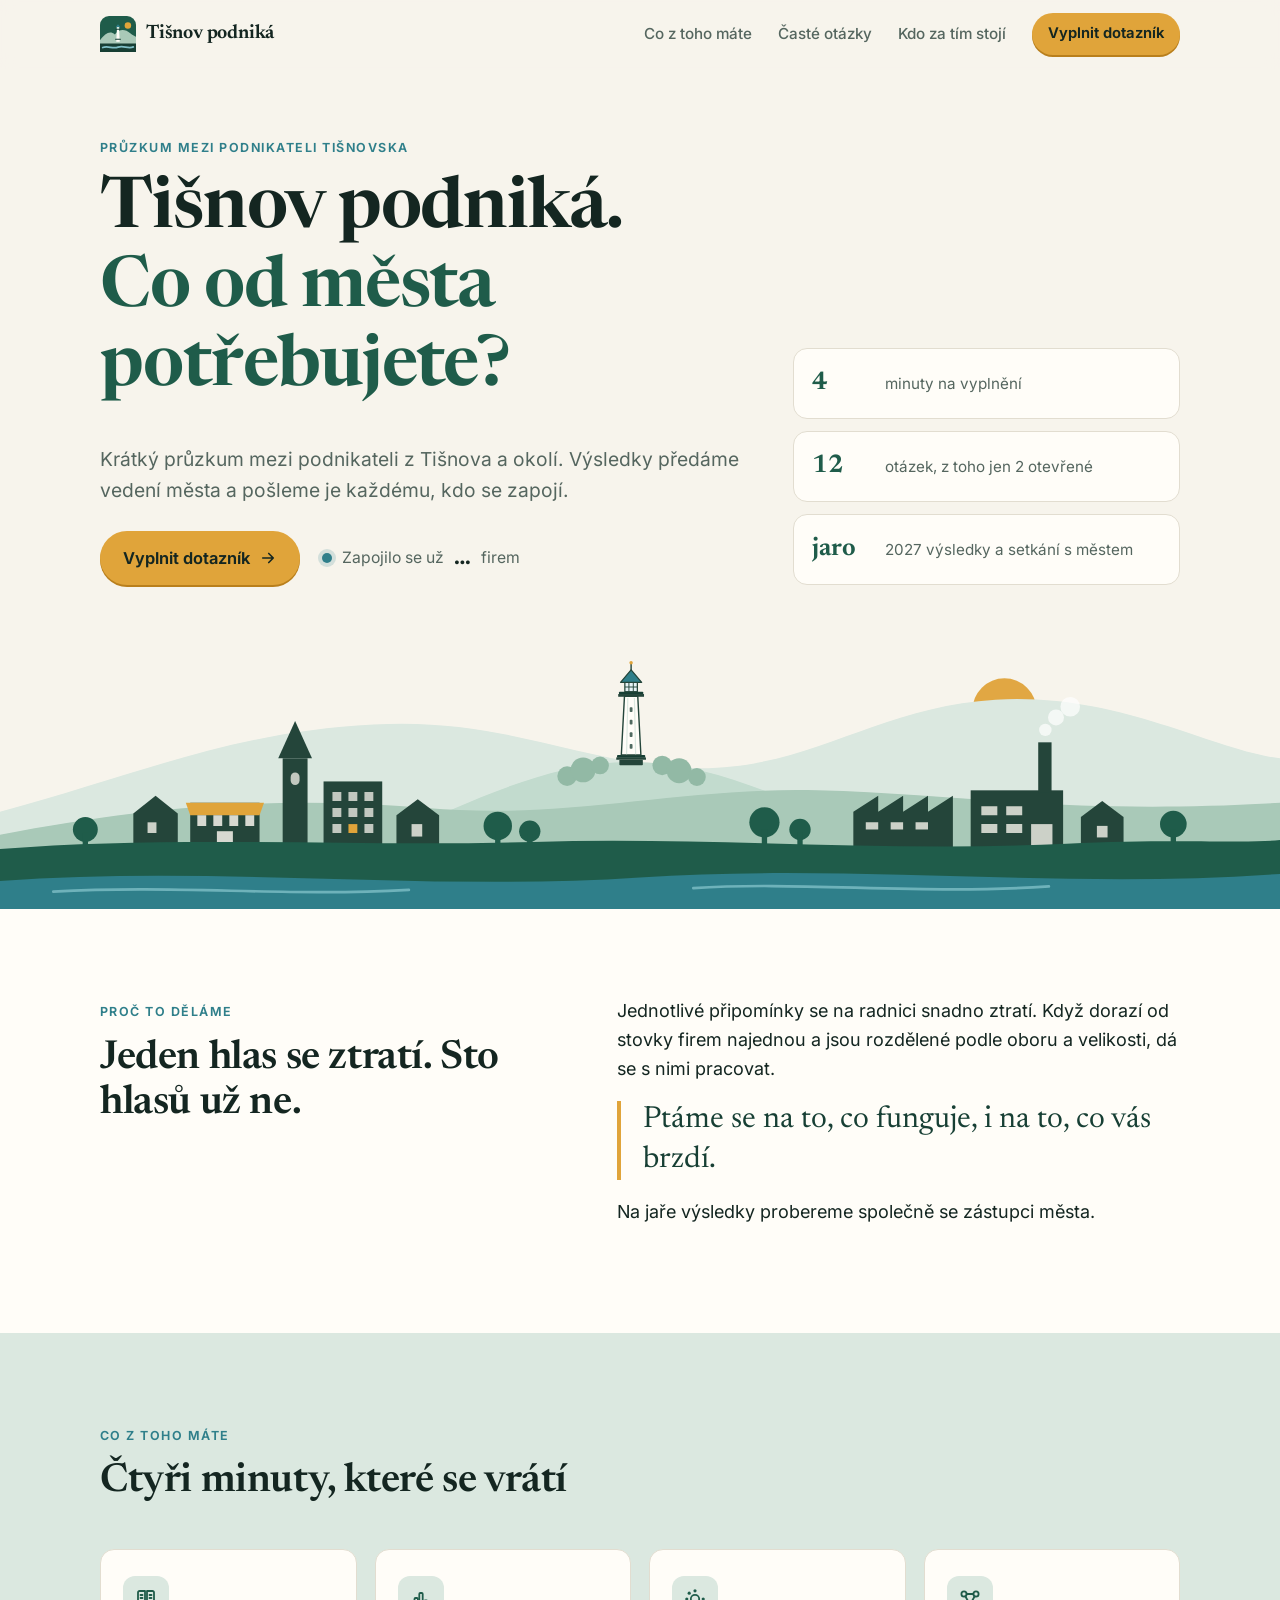
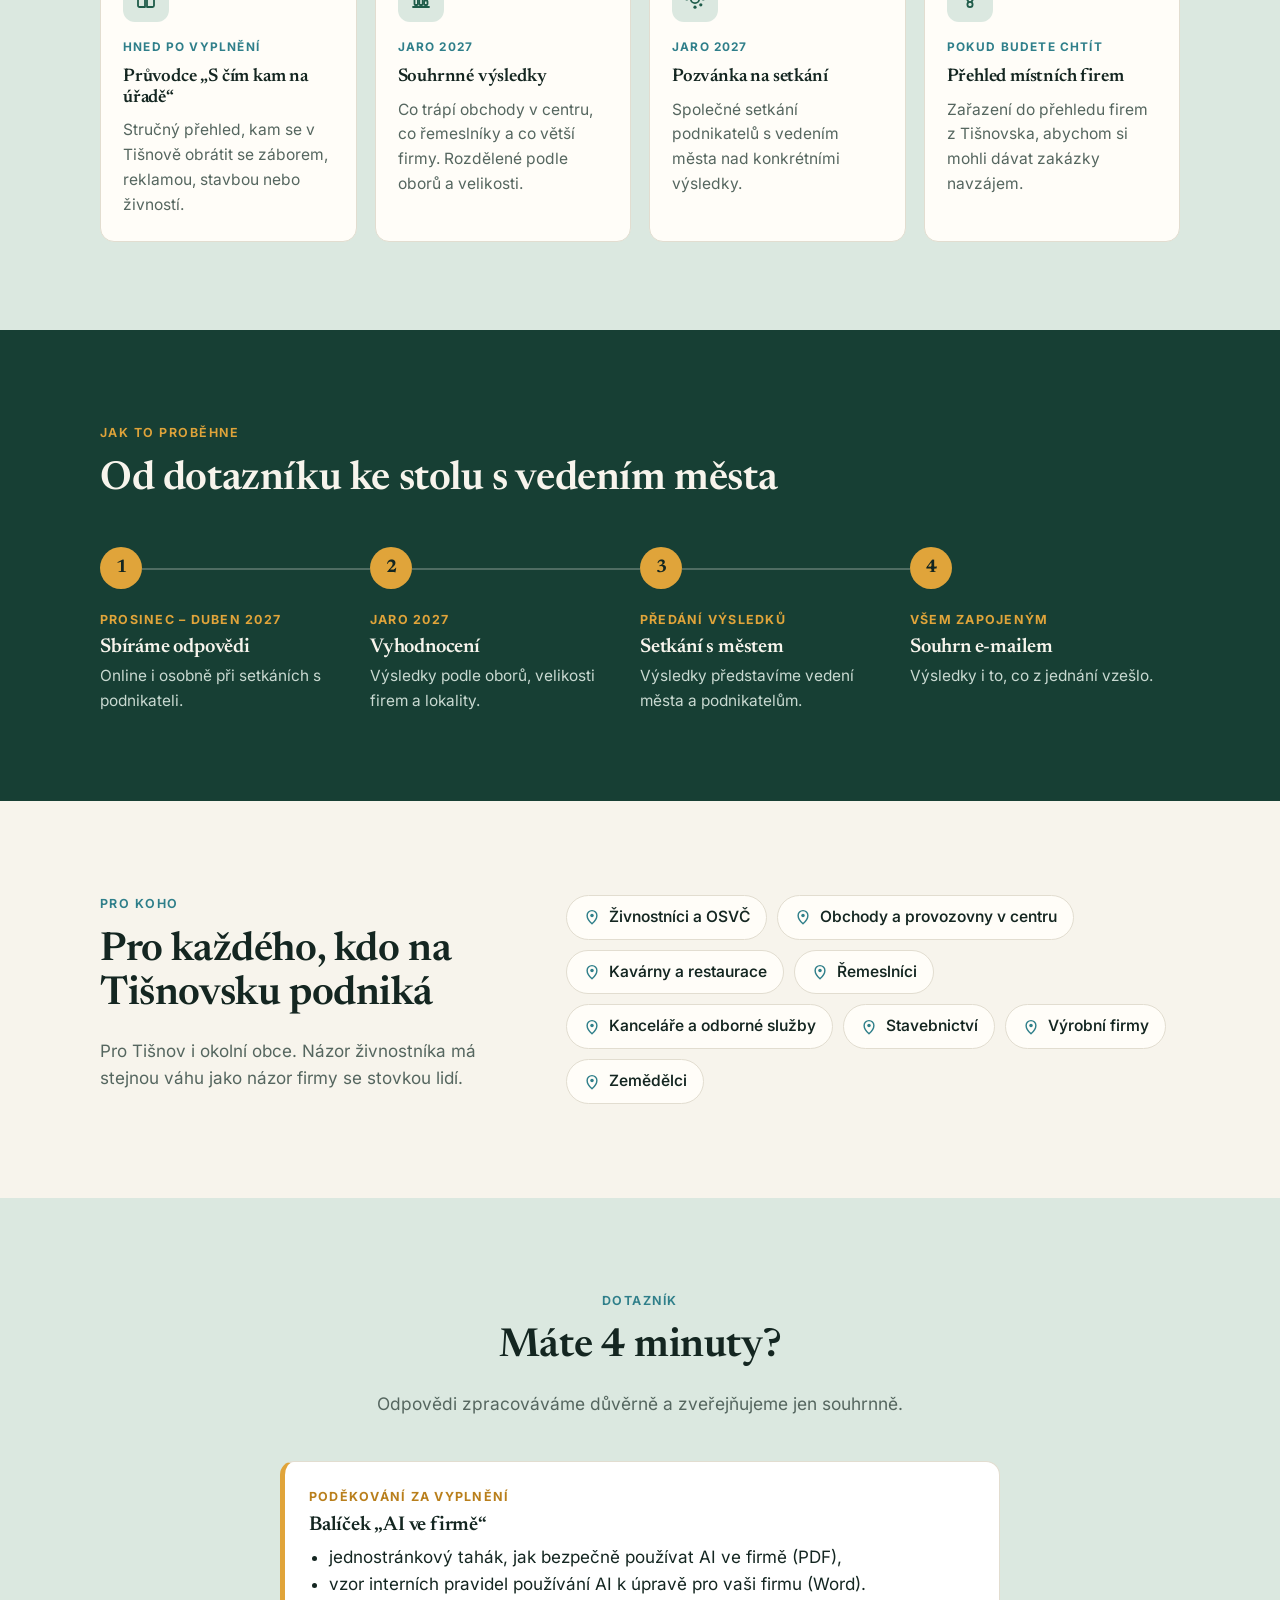
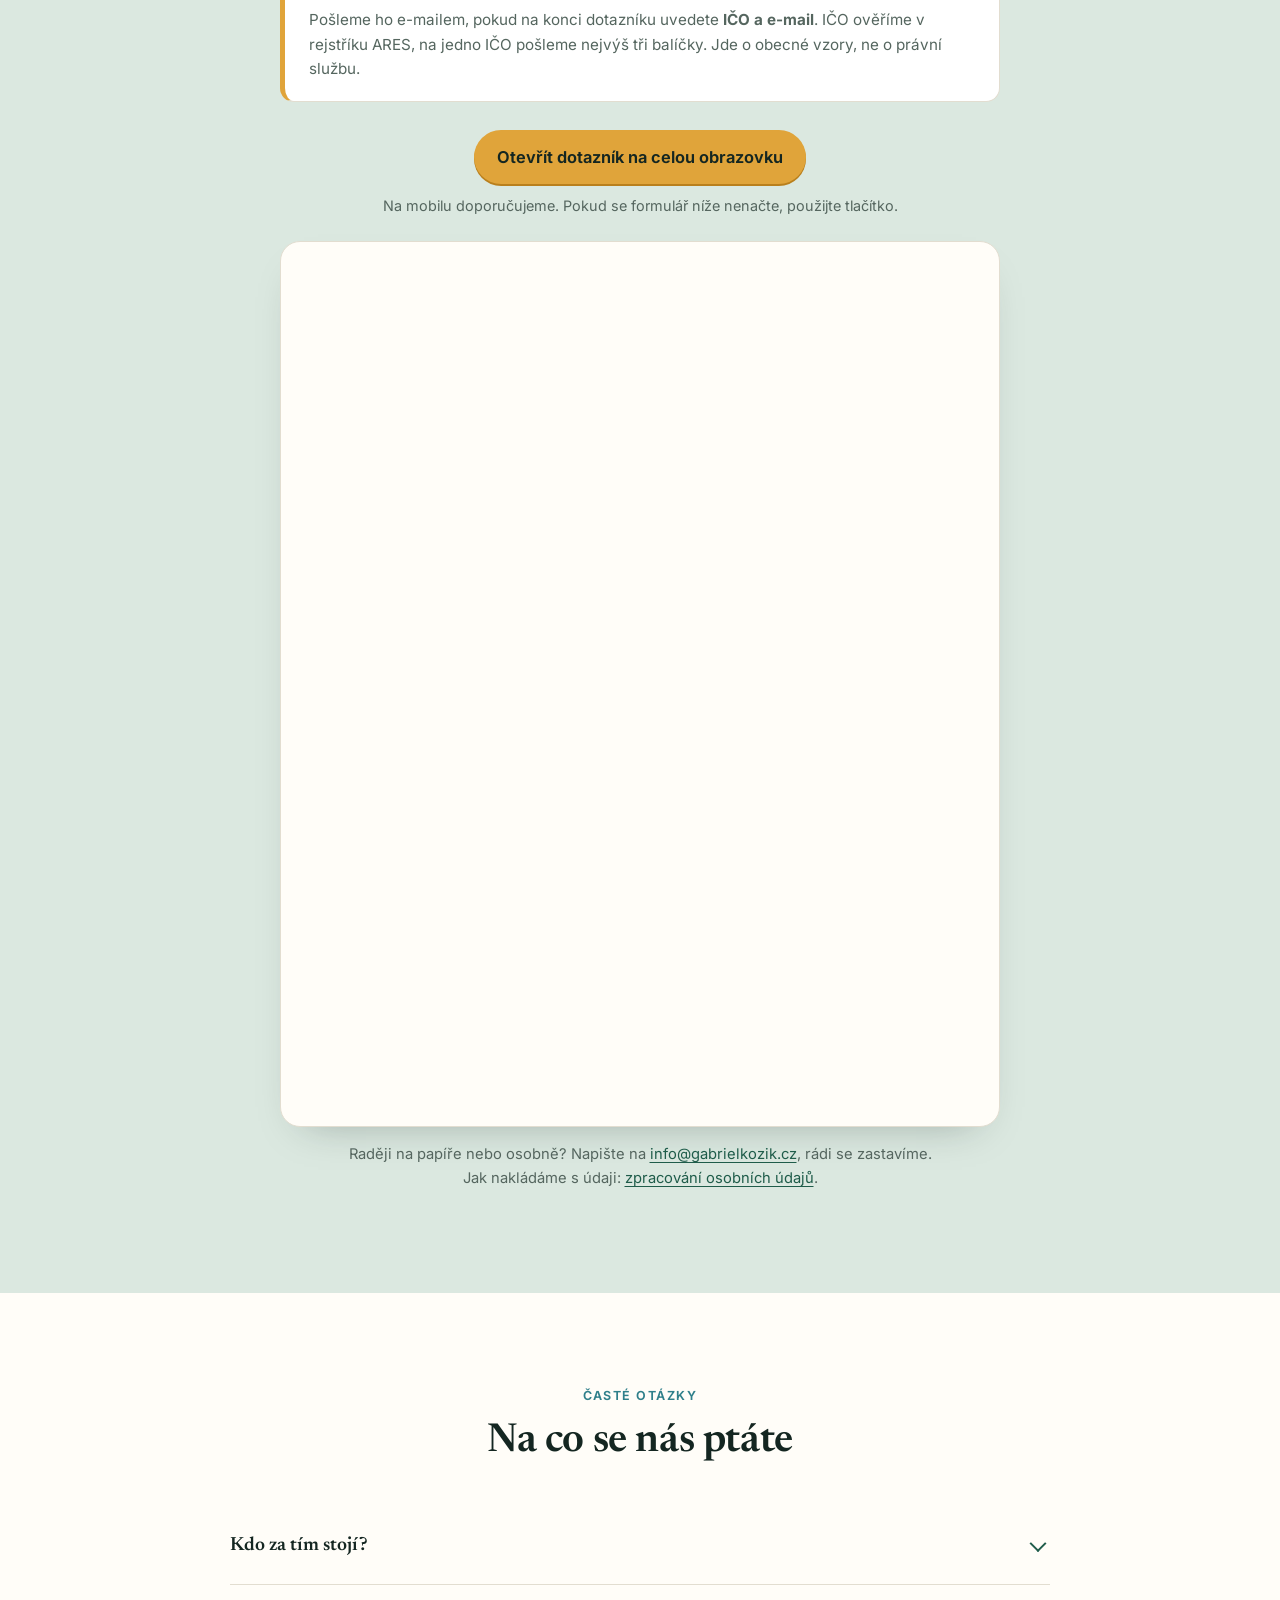
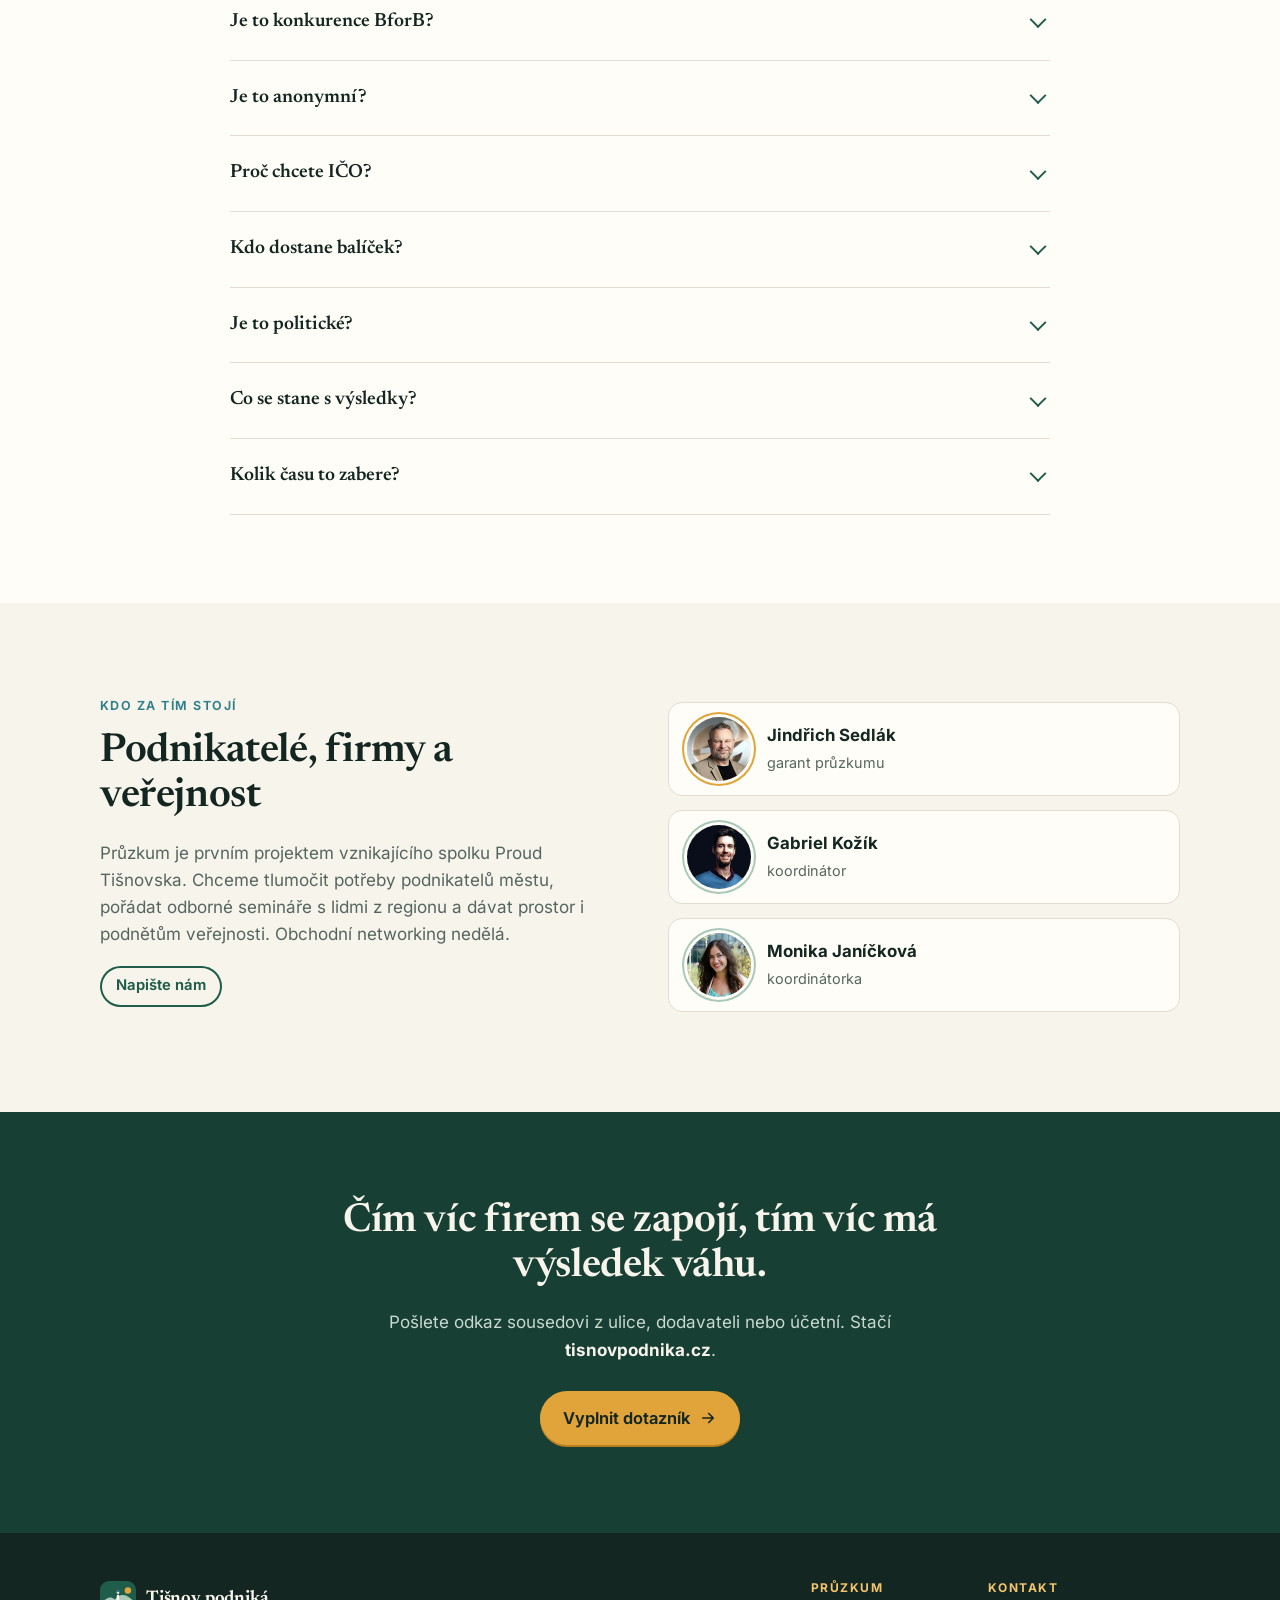
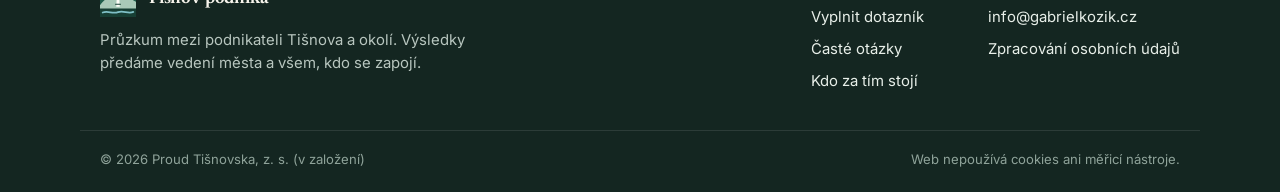
==== index.html @ fc7973fd "2" ====
<!doctype html>
<html lang="cs">
<head>
  <meta charset="utf-8">
  <meta name="viewport" content="width=device-width, initial-scale=1">
  <title>Tišnov podniká – průzkum mezi podnikateli Tišnovska</title>
  <meta name="description" content="Krátký průzkum mezi podnikateli z Tišnova a okolí. 4 minuty, 13 otázek. Výsledky předáme vedení města a pošleme je každému, kdo se zapojí.">
  <link rel="canonical" href="https://tisnovpodnika.cz/">
  <meta name="theme-color" content="#173f34">

  <meta property="og:type" content="website">
  <meta property="og:locale" content="cs_CZ">
  <meta property="og:url" content="https://tisnovpodnika.cz/">
  <meta property="og:title" content="Tišnov podniká. Co od města potřebujete?">
  <meta property="og:description" content="Krátký průzkum mezi podnikateli z Tišnova a okolí. 4 minuty. Výsledky předáme vedení města a všem zapojeným.">
  <meta property="og:image" content="https://tisnovpodnika.cz/assets/og.png">
  <meta property="og:image:width" content="1200">
  <meta property="og:image:height" content="630">
  <meta name="twitter:card" content="summary_large_image">

  <link rel="icon" href="assets/favicon.svg" type="image/svg+xml">
  <link rel="apple-touch-icon" href="assets/apple-touch-icon.png">
  <link rel="preload" href="assets/fonts/newsreader-latin-opsz-normal.woff2" as="font" type="font/woff2" crossorigin>
  <link rel="preload" href="assets/fonts/inter-latin-wght-normal.woff2" as="font" type="font/woff2" crossorigin>
  <link rel="stylesheet" href="assets/styles.css?v=20261112c">
</head>
<body>
<a class="skip" href="#obsah">Přeskočit na obsah</a>

<!-- Symboly (logo + ikony) -->
<svg width="0" height="0" style="position:absolute" aria-hidden="true" focusable="false">
  <defs>
    <symbol id="logo" viewBox="0 0 40 40">
      <rect width="40" height="40" rx="10" fill="#1f5c4a"/>
      <circle cx="31" cy="10.5" r="3.6" fill="#e0a43a"/>
      <path d="M0 27 C6 19 11 16 16.5 20.5 C21 15 27 13.5 34 19.5 C36.5 21.5 38.5 22.5 40 23 V40 H0Z" fill="#a9c9b8"/>
      <!-- Silueta rozhledny Klucanina v logu -->
      <path d="M18.1 28.5 L18.8 14.5 H21.2 L21.9 28.5Z" fill="#fffdf8"/>
      <rect x="17.2" y="14.2" width="5.6" height="1.2" rx="0.4" fill="#173f34"/>
      <rect x="16.8" y="25.2" width="6.4" height="1.2" rx="0.4" fill="#173f34"/>
      <rect x="18.6" y="12.2" width="2.8" height="2" fill="#dbe8e0"/>
      <path d="M17.5 12.3 H22.5 L20 9.2Z" fill="#2f7f8a"/>
      <path d="M0 30.5 H40 V40 H0Z" fill="#173f34"/>
      <path d="M3 35 C9 32.5 14 37 20 34.6 C26 32.3 31 36.8 37 34.4" fill="none" stroke="#7fc0c7" stroke-width="2" stroke-linecap="round"/>
    </symbol>
    <symbol id="i-arrow" viewBox="0 0 24 24"><path d="M5 12h14M13 6l6 6-6 6" fill="none" stroke="currentColor" stroke-width="2.2" stroke-linecap="round" stroke-linejoin="round"/></symbol>
    <symbol id="i-guide" viewBox="0 0 24 24"><path d="M4 5.5A1.5 1.5 0 0 1 5.5 4H11v16H5.5A1.5 1.5 0 0 1 4 18.5zM20 5.5A1.5 1.5 0 0 0 18.5 4H13v16h5.5a1.5 1.5 0 0 0 1.5-1.5z" fill="none" stroke="currentColor" stroke-width="1.8" stroke-linejoin="round"/><path d="M6.5 8h2M6.5 11h2M15.5 8h2M15.5 11h2" stroke="currentColor" stroke-width="1.8" stroke-linecap="round"/></symbol>
    <symbol id="i-chart" viewBox="0 0 24 24"><path d="M4 20h16" stroke="currentColor" stroke-width="1.8" stroke-linecap="round"/><rect x="5.5" y="11" width="3.4" height="7" rx="1" fill="none" stroke="currentColor" stroke-width="1.8"/><rect x="10.3" y="6" width="3.4" height="12" rx="1" fill="none" stroke="currentColor" stroke-width="1.8"/><rect x="15.1" y="13.5" width="3.4" height="4.5" rx="1" fill="none" stroke="currentColor" stroke-width="1.8"/></symbol>
    <symbol id="i-table" viewBox="0 0 24 24"><circle cx="12" cy="12" r="4.2" fill="none" stroke="currentColor" stroke-width="1.8"/><circle cx="12" cy="3.8" r="1.6" fill="currentColor"/><circle cx="12" cy="20.2" r="1.6" fill="currentColor"/><circle cx="3.8" cy="12" r="1.6" fill="currentColor"/><circle cx="20.2" cy="12" r="1.6" fill="currentColor"/><circle cx="6.2" cy="6.2" r="1.6" fill="currentColor"/><circle cx="17.8" cy="17.8" r="1.6" fill="currentColor"/></symbol>
    <symbol id="i-network" viewBox="0 0 24 24"><circle cx="6" cy="7" r="2.6" fill="none" stroke="currentColor" stroke-width="1.8"/><circle cx="18" cy="7" r="2.6" fill="none" stroke="currentColor" stroke-width="1.8"/><circle cx="12" cy="17.5" r="2.6" fill="none" stroke="currentColor" stroke-width="1.8"/><path d="M8.6 7h6.8M7.3 9.3l3.4 5.9M16.7 9.3l-3.4 5.9" stroke="currentColor" stroke-width="1.8" stroke-linecap="round"/></symbol>
    <symbol id="i-pin" viewBox="0 0 24 24"><path d="M12 21s-6.5-5.6-6.5-11a6.5 6.5 0 0 1 13 0c0 5.4-6.5 11-6.5 11z" fill="none" stroke="currentColor" stroke-width="1.9" stroke-linejoin="round"/><circle cx="12" cy="10" r="2.3" fill="currentColor"/></symbol>
  </defs>
</svg>

<header class="site-header" id="top">
  <div class="wrap">
    <a class="brand" href="./" aria-label="Tišnov podniká – úvod">
      <svg aria-hidden="true"><use href="#logo"/></svg>
      <span>Tišnov podniká</span>
    </a>
    <nav class="nav" aria-label="Hlavní navigace">
      <a href="#co-z-toho-mate">Co z toho máte</a>
      <a href="#otazky">Časté otázky</a>
      <a href="#kdo">Kdo za tím stojí</a>
      <a class="btn btn--small" href="#dotaznik">Vyplnit dotazník</a>
    </nav>
  </div>
</header>

<main id="obsah">

  <!-- HERO s původním rozložením a ilustrací Tišnovska s rozhlednou Klucanina -->
  <section class="hero" aria-labelledby="hero-title">
    <div class="wrap hero-grid">
      <div>
        <span class="eyebrow">Průzkum mezi podnikateli Tišnovska</span>
        <h1 id="hero-title">Tišnov podniká.<br><em>Co od města potřebujete?</em></h1>
        <p class="lead">Krátký průzkum mezi podnikateli z Tišnova a okolí. Výsledky předáme vedení města a pošleme je každému, kdo se zapojí.</p>
        <div class="hero-actions">
          <a class="btn" href="#dotaznik">Vyplnit dotazník <svg aria-hidden="true"><use href="#i-arrow"/></svg></a>
          <!-- Počítadlo: přepisovat ručně 1× týdně -->
          <span class="counter"><span class="dot"></span>Zapojilo se už <strong id="pocet-firem">…</strong> firem</span>
        </div>
      </div>
      <ul class="facts" aria-label="Průzkum v číslech">
        <li><b>4</b><span>minuty na vyplnění</span></li>
        <li><b>12</b><span>otázek, z toho jen 2 otevřené</span></li>
        <li><b>jaro</b><span>2027 výsledky a setkání s městem</span></li>
      </ul>
    </div>

    <!-- Ilustrace: krajina Tišnovska – kopec Klucanina s rozhlednou, Svratka, malé provozovny i větší firmy -->
    <svg class="landscape" viewBox="0 0 1440 320" preserveAspectRatio="xMidYMax slice" role="img" aria-label="Ilustrace: rozhledna Klucanina na kopci nad Tišnovem, řeka Svratka, domy, obchody i výrobní haly">
      <!-- Slunce -->
      <circle cx="1130" cy="96" r="36" fill="#e0a43a" opacity=".95"/>

      <!-- Zadní linie kopců -->
      <path d="M0 210 C150 170 260 120 420 112 C560 104 640 150 760 160 C900 172 980 92 1120 84 C1260 76 1360 140 1440 150 V320 H0Z" fill="#dbe8e0"/>

      <!-- Kopec Klucanina (středová dominanta nad městem) -->
      <path d="M440 236 C530 200 615 154 710 154 C805 154 890 200 980 236 Z" fill="#c2dbce"/>

      <!-- Lesní porost na úbočí Klucaniny -->
      <g fill="#92b9a5">
        <circle cx="638" cy="170" r="11"/>
        <circle cx="656" cy="163" r="14"/>
        <circle cx="675" cy="158" r="10"/>
        <circle cx="745" cy="158" r="11"/>
        <circle cx="764" cy="164" r="14"/>
        <circle cx="784" cy="171" r="10"/>
      </g>

      <!-- Tišnovská rozhledna (Klucanina) – celá viditelná -->
      <g transform="translate(710, 156) scale(0.88)">
        <!-- Základna / vstupní sokl -->
        <rect x="-15" y="-5" width="30" height="7" rx="1" fill="#24453a"/>
        <!-- Spodní vyhlídkový ochoz se zábradlím -->
        <rect x="-18" y="-11" width="36" height="3.5" rx="1" fill="#173f34"/>
        <rect x="-19" y="-8" width="38" height="3" fill="#24453a"/>
        <!-- Hlavní zužující se bílé tělo věže -->
        <path d="M-12.5 -11 L-8.5 -86 H8.5 L12.5 -11 Z" fill="#fffdf8" stroke="#24453a" stroke-width="1.8" stroke-linejoin="round"/>
        <!-- Typické svislé architektonické lizény a schodišťová okénka -->
        <line x1="-4.2" y1="-84" x2="-5.8" y2="-12" stroke="#dbe8e0" stroke-width="1.5"/>
        <line x1="4.2" y1="-84" x2="5.8" y2="-12" stroke="#dbe8e0" stroke-width="1.5"/>
        <rect x="-1.8" y="-72" width="3.6" height="6" rx="1" fill="#24453a" opacity=".8"/>
        <rect x="-1.8" y="-56" width="3.6" height="6" rx="1" fill="#24453a" opacity=".8"/>
        <rect x="-1.8" y="-40" width="3.6" height="6" rx="1" fill="#24453a" opacity=".8"/>
        <rect x="-1.8" y="-25" width="3.6" height="6" rx="1" fill="#24453a" opacity=".8"/>
        <!-- Horní vyhlídkový ochoz se zábradlím -->
        <rect x="-15.5" y="-92" width="31" height="3.5" rx="1" fill="#173f34"/>
        <rect x="-16.5" y="-89" width="33" height="3.5" fill="#24453a"/>
        <!-- Prosklená nástavba (lucerna) pod střechou -->
        <rect x="-8" y="-104" width="16" height="12" fill="#e6f2f5" stroke="#24453a" stroke-width="1.6"/>
        <line x1="-2.8" y1="-104" x2="-2.8" y2="-92" stroke="#24453a" stroke-width="1.2"/>
        <line x1="2.8" y1="-104" x2="2.8" y2="-92" stroke="#24453a" stroke-width="1.2"/>
        <line x1="-8" y1="-98" x2="8" y2="-98" stroke="#24453a" stroke-width="1.2"/>
        <!-- Jehlancová střecha s korouhvičkou -->
        <path d="M-13.5 -104 H13.5 L0 -120 Z" fill="#2f7f8a" stroke="#24453a" stroke-width="1.6" stroke-linejoin="round"/>
        <line x1="0" y1="-120" x2="0" y2="-129" stroke="#24453a" stroke-width="1.8" stroke-linecap="round"/>
        <circle cx="0" cy="-129" r="2.2" fill="#e0a43a"/>
      </g>

      <!-- Střední pás kopců -->
      <path d="M0 236 C180 202 320 192 480 206 C640 220 760 182 920 186 C1080 190 1200 214 1440 200 V320 H0Z" fill="#a9c9b8"/>

      <!-- Levá část: centrum města a radnice/kostel -->
      <g fill="#24453a">
        <path d="M150 256 V212 L175 192 L200 212 V256Z"/>
        <rect x="214" y="200" width="78" height="56"/>
        <rect x="318" y="150" width="28" height="106"/>
        <path d="M313 150 L332 108 L351 150Z"/>
        <rect x="364" y="176" width="66" height="80"/>
        <path d="M446 256 V214 L470 196 L494 214 V256Z"/>
      </g>
      <g fill="#e0a43a">
        <path d="M209 200 H297 L292 214 H214Z"/>
      </g>
      <g fill="#f7f4ec">
        <path d="M222 214 H232 V226 H222Z M240 214 H250 V226 H240Z M258 214 H268 V226 H258Z M276 214 H286 V226 H276Z" opacity=".85"/>
        <rect x="244" y="232" width="18" height="24" opacity=".85"/>
        <rect x="166" y="222" width="10" height="12" opacity=".8"/>
        <rect x="327" y="166" width="10" height="14" rx="5" opacity=".75"/>
        <path d="M374 188 h10 v10 h-10z M392 188 h10 v10 h-10z M410 188 h10 v10 h-10z M374 206 h10 v10 h-10z M392 206 h10 v10 h-10z M410 206 h10 v10 h-10z M374 224 h10 v10 h-10z M410 224 h10 v10 h-10z" opacity=".75"/>
        <rect x="392" y="224" width="10" height="10" fill="#e0a43a"/>
        <rect x="463" y="224" width="12" height="14" opacity=".8"/>
      </g>

      <!-- Pravá část: dílny a výroba -->
      <g fill="#24453a">
        <path d="M960 256 V210 L988 192 V210 L1016 192 V210 L1044 192 V210 L1072 192 V256Z"/>
        <rect x="1092" y="186" width="104" height="70"/>
        <rect x="1168" y="132" width="15" height="56"/>
        <path d="M1216 256 V216 L1240 198 L1264 216 V256Z"/>
      </g>
      <g fill="#f7f4ec" opacity=".8">
        <path d="M974 222 h14 v8 h-14z M1002 222 h14 v8 h-14z M1030 222 h14 v8 h-14z"/>
        <path d="M1104 204 h18 v10 h-18z M1132 204 h18 v10 h-18z M1104 224 h18 v10 h-18z M1132 224 h18 v10 h-18z"/>
        <rect x="1160" y="224" width="24" height="32"/>
        <rect x="1234" y="226" width="12" height="13"/>
      </g>
      <g fill="#ffffff" opacity=".7">
        <circle cx="1176" cy="118" r="7"/><circle cx="1188" cy="104" r="9"/><circle cx="1204" cy="92" r="11"/>
      </g>

      <!-- Stromy v údolí -->
      <g fill="#1f5c4a">
        <circle cx="560" cy="226" r="16"/><rect x="557" y="232" width="6" height="22"/>
        <circle cx="596" cy="232" r="12"/><rect x="593" y="236" width="6" height="18"/>
        <circle cx="860" cy="222" r="17"/><rect x="857" y="230" width="6" height="24"/>
        <circle cx="900" cy="230" r="12"/><rect x="897" y="234" width="6" height="20"/>
        <circle cx="1320" cy="224" r="15"/><rect x="1317" y="230" width="6" height="22"/>
        <circle cx="96" cy="230" r="14"/><rect x="93" y="234" width="6" height="20"/>
      </g>

      <!-- Břeh a řeka Svratka -->
      <path d="M0 252 C200 236 400 250 600 244 C800 238 1000 256 1200 246 C1320 240 1400 246 1440 242 V320 H0Z" fill="#1f5c4a"/>
      <path d="M0 288 C240 270 480 300 720 284 C960 268 1200 298 1440 280 V320 H0Z" fill="#2f7f8a"/>
      <path d="M60 300 C200 292 320 306 460 298 M780 296 C900 288 1040 304 1180 294" fill="none" stroke="#7fc0c7" stroke-width="3" stroke-linecap="round" opacity=".8"/>
    </svg>

  <!-- PROČ -->
  <section aria-labelledby="proc-title" style="background:var(--card)">
    <div class="wrap why">
      <div>
        <span class="eyebrow">Proč to děláme</span>
        <h2 id="proc-title">Jeden hlas se ztratí. Sto hlasů už ne.</h2>
      </div>
      <div>
        <p>Jednotlivé připomínky se na radnici snadno ztratí. Když dorazí od stovky firem najednou a jsou rozdělené podle oboru a velikosti, dá se s nimi pracovat.</p>
        <p class="quote">Ptáme se na to, co funguje, i na to, co vás brzdí.</p>
        <p style="margin-top:1em">Na jaře výsledky probereme společně se zástupci města.</p>
      </div>
    </div>
  </section>

  <!-- PŘÍNOSY -->
  <section class="section--tint" id="co-z-toho-mate" aria-labelledby="prinosy-title">
    <div class="wrap">
      <div class="section-head">
        <span class="eyebrow">Co z toho máte</span>
        <h2 id="prinosy-title">Čtyři minuty, které se vrátí</h2>
      </div>
      <div class="cards">
        <article class="card">
          <div class="icon"><svg aria-hidden="true"><use href="#i-guide"/></svg></div>
          <span class="when">Hned po vyplnění</span>
          <h3>Průvodce „S čím kam na úřadě“</h3>
          <p>Stručný přehled, kam se v Tišnově obrátit se záborem, reklamou, stavbou nebo živností.</p>
        </article>
        <article class="card">
          <div class="icon"><svg aria-hidden="true"><use href="#i-chart"/></svg></div>
          <span class="when">Jaro 2027</span>
          <h3>Souhrnné výsledky</h3>
          <p>Co trápí obchody v centru, co řemeslníky a co větší firmy. Rozdělené podle oborů a velikosti.</p>
        </article>
        <article class="card">
          <div class="icon"><svg aria-hidden="true"><use href="#i-table"/></svg></div>
          <span class="when">Jaro 2027</span>
          <h3>Pozvánka na setkání</h3>
          <p>Společné setkání podnikatelů s vedením města nad konkrétními výsledky.</p>
        </article>
        <article class="card">
          <div class="icon"><svg aria-hidden="true"><use href="#i-network"/></svg></div>
          <span class="when">Pokud budete chtít</span>
          <h3>Přehled místních firem</h3>
          <p>Zařazení do přehledu firem z Tišnovska, abychom si mohli dávat zakázky navzájem.</p>
        </article>
      </div>
    </div>
  </section>

  <!-- JAK TO PROBĚHNE -->
  <section class="section--dark" aria-labelledby="jak-title">
    <div class="wrap">
      <div class="section-head">
        <span class="eyebrow">Jak to proběhne</span>
        <h2 id="jak-title">Od dotazníku ke stolu s vedením města</h2>
      </div>
      <ol class="steps">
        <li><span class="t">Prosinec – duben 2027</span><h3>Sbíráme odpovědi</h3><p>Online i osobně při setkáních s podnikateli.</p></li>
        <li><span class="t">Jaro 2027</span><h3>Vyhodnocení</h3><p>Výsledky podle oborů, velikosti firem a lokality.</p></li>
        <li><span class="t">Předání výsledků</span><h3>Setkání s městem</h3><p>Výsledky představíme vedení města a podnikatelům.</p></li>
        <li><span class="t">Všem zapojeným</span><h3>Souhrn e-mailem</h3><p>Výsledky i to, co z jednání vzešlo.</p></li>
      </ol>
    </div>
  </section>

  <!-- PRO KOHO -->
  <section aria-labelledby="pro-koho-title">
    <div class="wrap who">
      <div>
        <span class="eyebrow">Pro koho</span>
        <h2 id="pro-koho-title">Pro každého, kdo na Tišnovsku podniká</h2>
        <p style="color:var(--muted)">Pro Tišnov i okolní obce. Názor živnostníka má stejnou váhu jako názor firmy se stovkou lidí.</p>
      </div>
      <ul class="chips">
        <li><svg aria-hidden="true"><use href="#i-pin"/></svg>Živnostníci a OSVČ</li>
        <li><svg aria-hidden="true"><use href="#i-pin"/></svg>Obchody a provozovny v centru</li>
        <li><svg aria-hidden="true"><use href="#i-pin"/></svg>Kavárny a restaurace</li>
        <li><svg aria-hidden="true"><use href="#i-pin"/></svg>Řemeslníci</li>
        <li><svg aria-hidden="true"><use href="#i-pin"/></svg>Kanceláře a odborné služby</li>
        <li><svg aria-hidden="true"><use href="#i-pin"/></svg>Stavebnictví</li>
        <li><svg aria-hidden="true"><use href="#i-pin"/></svg>Výrobní firmy</li>
        <li><svg aria-hidden="true"><use href="#i-pin"/></svg>Zemědělci</li>
      </ul>
    </div>
  </section>

  <!-- DOTAZNÍK -->
  <section class="section--tint" id="dotaznik" aria-labelledby="dotaznik-title">
    <div class="wrap">
      <div class="section-head" style="margin-left:auto;margin-right:auto;text-align:center">
        <span class="eyebrow">Dotazník</span>
        <h2 id="dotaznik-title">Máte 4 minuty?</h2>
        <p>Odpovědi zpracováváme důvěrně a zveřejňujeme jen souhrnně.</p>
      </div>
      <aside class="bonus" aria-labelledby="bonus-title">
        <span class="bonus-tag">Poděkování za vyplnění</span>
        <h3 id="bonus-title">Balíček „AI ve firmě“</h3>
        <ul>
          <li>jednostránkový tahák, jak bezpečně používat AI ve firmě (PDF),</li>
          <li>vzor interních pravidel používání AI k úpravě pro vaši firmu (Word).</li>
        </ul>
        <p>Pošleme ho e-mailem, pokud na konci dotazníku uvedete <b>IČO a e-mail</b>. IČO ověříme v rejstříku ARES, na jedno IČO pošleme nejvýš tři balíčky. Jde o obecné vzory, ne o právní službu.</p>
      </aside>
      <div class="form-actions">
        <a class="btn" href="https://docs.google.com/forms/d/e/1FAIpQLSfd_j7xZmK52_cejAnsFtzk-m5cvb_ZTknBNj3Xup1VNatrFA/viewform" target="_blank" rel="noopener">Otevřít dotazník na celou obrazovku</a>
        <span>Na mobilu doporučujeme. Pokud se formulář níže nenačte, použijte tlačítko.</span>
      </div>
      <div class="form-card">
        <iframe src="https://docs.google.com/forms/d/e/1FAIpQLSfd_j7xZmK52_cejAnsFtzk-m5cvb_ZTknBNj3Xup1VNatrFA/viewform?embedded=true" loading="lazy" title="Dotazník Tišnov podniká">Načítání…</iframe>
      </div>
      <p class="form-note">Raději na papíře nebo osobně? Napište na <a href="mailto:info@gabrielkozik.cz">info@gabrielkozik.cz</a>, rádi se zastavíme.<br>Jak nakládáme s údaji: <a href="zpracovani-udaju.html">zpracování osobních údajů</a>.</p>
    </div>
  </section>

  <!-- FAQ -->
  <section id="otazky" aria-labelledby="faq-title" style="background:var(--card)">
    <div class="wrap">
      <div class="section-head" style="margin-left:auto;margin-right:auto;text-align:center">
        <span class="eyebrow">Časté otázky</span>
        <h2 id="faq-title">Na co se nás ptáte</h2>
      </div>
      <div class="faq">
        <details>
          <summary>Kdo za tím stojí?</summary>
          <p>Průzkum Tišnov podniká je projektem spolku Proud Tišnovska, z. s. (v založení). Garantem průzkumu je Jindřich Sedlák, koordinují ho Gabriel Kožík a Monika Janíčková. Brzy se přidají další podnikatelé z Tišnovska.</p>
        </details>
        <details>
          <summary>Je to konkurence BforB?</summary>
          <p>Ne. BforB je obchodní networkingový klub. Proud Tišnovska se věnuje komunikaci podnikatelů s městem, odborným seminářům a potřebám veřejnosti. Kontakty ani členy si nebereme. Kdo hledá obchodní kontakty, toho rádi doporučíme do BforB Na Svratce.</p>
        </details>
        <details>
          <summary>Je to anonymní?</summary>
          <p>Odpovědi zpracováváme důvěrně a zveřejňujeme jen souhrnně. Jména firem nikdy nebudou spojena s konkrétními odpověďmi.</p>
        </details>
        <details>
          <summary>Proč chcete IČO?</summary>
          <p>Abychom ověřili, že odpovídají skuteční podnikatelé. Není povinné, ale data z ověřených odpovědí mají u města větší váhu.</p>
        </details>
        <details>
          <summary>Kdo dostane balíček?</summary>
          <p>Každý, kdo dotazník vyplní a na konci uvede IČO a e-mail. IČO ověříme ve veřejném rejstříku ARES. Na jedno IČO pošleme nejvýš tři balíčky. Balíček odejde automaticky obvykle do pár minut, jinak do týdne.</p>
        </details>
        <details>
          <summary>Je to politické?</summary>
          <p>Ne. Ptáme se stejně na to, co funguje, i na to, co ne. Výsledky dostane vedení města dřív než veřejnost.</p>
        </details>
        <details>
          <summary>Co se stane s výsledky?</summary>
          <p>Na jaře je představíme na setkání podnikatelů se zástupci města a zveřejníme souhrn. Všem, kdo o to stojí, ho pošleme e-mailem.</p>
        </details>
        <details>
          <summary>Kolik času to zabere?</summary>
          <p>Zhruba 4 minuty. Většina otázek je na zaškrtnutí, otevřené jsou jen dvě.</p>
        </details>
      </div>
    </div>
  </section>

  <!-- KDO -->
  <section id="kdo" aria-labelledby="kdo-title">
    <div class="wrap team">
      <div>
        <span class="eyebrow">Kdo za tím stojí</span>
        <h2 id="kdo-title">Podnikatelé, firmy a veřejnost</h2>
        <p style="color:var(--muted)">Průzkum je prvním projektem vznikajícího spolku Proud Tišnovska. Chceme tlumočit potřeby podnikatelů městu, pořádat odborné semináře s lidmi z regionu a dávat prostor i podnětům veřejnosti. Obchodní networking nedělá.</p>
        <p><a class="btn btn--ghost btn--small" href="mailto:info@gabrielkozik.cz">Napište nám</a></p>
      </div>
      <ul class="people">
        <li><img class="avatar-img" src="assets/img/jindrich-sedlak.webp" width="64" height="64" alt="Jindřich Sedlák" loading="lazy"><div><b>Jindřich Sedlák</b><small>garant průzkumu</small></div></li>
        <li><img class="avatar-img" src="assets/img/gabriel-kozik.webp" width="64" height="64" alt="Gabriel Kožík" loading="lazy"><div><b>Gabriel Kožík</b><small>koordinátor</small></div></li>
        <li><img class="avatar-img" src="assets/img/monika-janickova.webp" width="64" height="64" alt="Monika Janíčková" loading="lazy"><div><b>Monika Janíčková</b><small>koordinátorka</small></div></li>
      </ul>
    </div>
  </section>

  <!-- CTA -->
  <section class="section--dark cta-band" aria-labelledby="cta-title">
    <div class="wrap">
      <h2 id="cta-title">Čím víc firem se zapojí, tím víc má výsledek váhu.</h2>
      <p>Pošlete odkaz sousedovi z ulice, dodavateli nebo účetní. Stačí <b style="color:var(--paper)">tisnovpodnika.cz</b>.</p>
      <a class="btn" href="#dotaznik">Vyplnit dotazník <svg aria-hidden="true"><use href="#i-arrow"/></svg></a>
    </div>
  </section>

</main>

<footer class="site-footer">
  <div class="wrap footer-top">
    <div class="footer-brand">
      <a class="brand" href="./"><svg aria-hidden="true"><use href="#logo"/></svg><span>Tišnov podniká</span></a>
      <p>Průzkum mezi podnikateli Tišnova a okolí. Výsledky předáme vedení města a všem, kdo se zapojí.</p>
    </div>
    <nav class="footer-nav" aria-label="Odkazy v patičce">
      <div>
        <h2>Průzkum</h2>
        <a href="./#dotaznik">Vyplnit dotazník</a>
        <a href="./#otazky">Časté otázky</a>
        <a href="./#kdo">Kdo za tím stojí</a>
      </div>
      <div>
        <h2>Kontakt</h2>
        <a href="mailto:info@gabrielkozik.cz">info@gabrielkozik.cz</a>
        <a href="zpracovani-udaju.html">Zpracování osobních údajů</a>
      </div>
    </nav>
  </div>
  <div class="wrap footer-bottom">
    <span>© 2026 Proud Tišnovska, z. s. (v založení)</span>
    <span>Web nepoužívá cookies ani měřicí nástroje.</span>
  </div>
</footer>

<script>
  (function () {
    var h = document.querySelector('.site-header');
    var on = function () { h.classList.toggle('scrolled', window.scrollY > 8); };
    window.addEventListener('scroll', on, { passive: true }); on();
  })();
</script>

<script src="scripts/counter.js?v=20261112c" defer></script>
</body>
</html>
---- assets/styles.css ----
/* Tišnov podniká – styly webu */

@font-face {
  font-family: "Newsreader";
  font-style: normal;
  font-display: swap;
  font-weight: 200 800;
  src: url("fonts/newsreader-latin-ext-opsz-normal.woff2") format("woff2-variations");
  unicode-range: U+0100-02BA, U+02BD-02C5, U+02C7-02CC, U+02CE-02D7, U+02DD-02FF, U+0304, U+0308, U+0329, U+1D00-1DBF, U+1E00-1E9F, U+1EF2-1EFF, U+2020, U+20A0-20AB, U+20AD-20C0, U+2113, U+2C60-2C7F, U+A720-A7FF;
}
@font-face {
  font-family: "Newsreader";
  font-style: normal;
  font-display: swap;
  font-weight: 200 800;
  src: url("fonts/newsreader-latin-opsz-normal.woff2") format("woff2-variations");
  unicode-range: U+0000-00FF, U+0131, U+0152-0153, U+02BB-02BC, U+02C6, U+02DA, U+02DC, U+0304, U+0308, U+0329, U+2000-206F, U+20AC, U+2122, U+2191, U+2193, U+2212, U+2215, U+FEFF, U+FFFD;
}

@font-face {
  font-family: "Inter";
  font-style: normal;
  font-display: swap;
  font-weight: 300 800;
  src: url("fonts/inter-latin-ext-wght-normal.woff2") format("woff2-variations");
  unicode-range: U+0100-02BA, U+02BD-02C5, U+02C7-02CC, U+02CE-02D7, U+02DD-02FF, U+0304, U+0308, U+0329, U+1D00-1DBF, U+1E00-1E9F, U+1EF2-1EFF, U+2020, U+20A0-20AB, U+20AD-20C0, U+2113, U+2C60-2C7F, U+A720-A7FF;
}
@font-face {
  font-family: "Inter";
  font-style: normal;
  font-display: swap;
  font-weight: 300 800;
  src: url("fonts/inter-latin-wght-normal.woff2") format("woff2-variations");
  unicode-range: U+0000-00FF, U+0131, U+0152-0153, U+02BB-02BC, U+02C6, U+02DA, U+02DC, U+0304, U+0308, U+0329, U+2000-206F, U+20AC, U+2122, U+2191, U+2193, U+2212, U+2215, U+FEFF, U+FFFD;
}

:root {
  --ink: #142621;
  --green: #1f5c4a;
  --green-deep: #173f34;
  --river: #2f7f8a;
  --sage: #a9c9b8;
  --mist: #dbe8e0;
  --paper: #f7f4ec;
  --card: #fffdf8;
  --amber: #e0a43a;
  --amber-deep: #b97f1c;
  --amber-light: #f3c46e;
  --muted: #55665f;
  --line: #e2ddd0;
  --radius: 14px;
  --wrap: 1120px;
  --serif: "Newsreader", Georgia, "Times New Roman", serif;
  --sans: "Inter", system-ui, -apple-system, "Segoe UI", Roboto, Arial, sans-serif;
  color-scheme: light;
}

*, *::before, *::after { box-sizing: border-box; }
html { scroll-behavior: smooth; -webkit-text-size-adjust: 100%; }
body {
  margin: 0;
  background: var(--paper);
  color: var(--ink);
  font-family: var(--sans);
  font-size: 17px;
  line-height: 1.6;
}
img, svg { display: block; max-width: 100%; }
a { color: var(--green); text-underline-offset: 3px; }
a:hover { color: var(--green-deep); }
:focus-visible { outline: 3px solid var(--amber); outline-offset: 3px; border-radius: 6px; }

.wrap { max-width: var(--wrap); margin: 0 auto; padding: 0 20px; }
.skip { position: absolute; left: -9999px; }
.skip:focus { left: 16px; top: 16px; background: var(--card); padding: 8px 14px; z-index: 100; }

h1, h2, h3 { font-family: var(--serif); font-weight: 600; line-height: 1.12; letter-spacing: -0.01em; margin: 0 0 .5em; }
h1 { font-size: clamp(2.5rem, 6vw, 4.4rem); font-weight: 620; letter-spacing: -0.015em; }
h2 { font-size: clamp(1.7rem, 3.4vw, 2.5rem); }
h3 { font-size: 1.25rem; }
p { margin: 0 0 1em; }

.eyebrow {
  display: inline-block;
  font-size: .78rem; font-weight: 650; letter-spacing: .12em; text-transform: uppercase;
  color: var(--river); margin-bottom: .9rem;
}

/* Tlačítka */
.btn {
  display: inline-flex; align-items: center; gap: .55em;
  background: var(--amber); color: var(--ink);
  font-weight: 650; font-size: 1.02rem; text-decoration: none;
  padding: .85em 1.4em; border-radius: 999px; border: 0;
  box-shadow: 0 2px 0 var(--amber-deep);
  transition: transform .15s ease, box-shadow .15s ease, background .15s ease;
}
.btn:hover { color: var(--ink); background: #e8b14f; transform: translateY(-1px); box-shadow: 0 3px 0 var(--amber-deep); }
.btn svg { width: 18px; height: 18px; }
.btn--small { font-size: .92rem; padding: .6em 1.1em; }
.btn--ghost { background: transparent; box-shadow: inset 0 0 0 2px var(--green); color: var(--green); }
.btn--ghost:hover { background: var(--green); color: var(--paper); box-shadow: inset 0 0 0 2px var(--green); }

/* Hlavička */
.site-header {
  position: sticky; top: 0; z-index: 50;
  background: rgba(247, 244, 236, .92);
  backdrop-filter: saturate(140%) blur(8px);
  -webkit-backdrop-filter: saturate(140%) blur(8px);
  border-bottom: 1px solid transparent;
}
.site-header.scrolled { border-bottom-color: var(--line); }
.site-header .wrap { display: flex; align-items: center; justify-content: space-between; height: 68px; gap: 16px; }
.brand { display: flex; align-items: center; gap: 10px; text-decoration: none; color: var(--ink); }
.brand svg { width: 36px; height: 36px; flex: none; }
.brand span { font-family: var(--serif); font-weight: 650; font-size: 1.22rem; letter-spacing: -.01em; }
.nav { display: flex; align-items: center; gap: 26px; }
.nav a:not(.btn) { color: var(--muted); text-decoration: none; font-size: .95rem; font-weight: 500; }
.nav a:not(.btn):hover { color: var(--ink); }

/* Hero */
.hero { position: relative; overflow: hidden; padding: 64px 0 0; }
.hero-grid { display: grid; grid-template-columns: 1.25fr .75fr; gap: 48px; align-items: end; }
.hero h1 em { font-style: normal; color: var(--green); }
.lead { font-size: 1.2rem; color: var(--muted); max-width: 36em; }
.hero-actions { display: flex; flex-wrap: wrap; align-items: center; gap: 14px 22px; margin-top: 1.6rem; }
.counter {
  display: inline-flex; align-items: center; gap: 10px;
  font-size: .98rem; color: var(--muted);
}
.counter strong { font-family: var(--serif); font-size: 1.5rem; color: var(--ink); font-weight: 650; }
.counter .dot { width: 10px; height: 10px; border-radius: 50%; background: var(--river); box-shadow: 0 0 0 4px rgba(47,127,138,.18); }

.facts { list-style: none; margin: 0; padding: 0; display: grid; gap: 12px; }
.facts li {
  background: var(--card); border: 1px solid var(--line); border-radius: var(--radius);
  padding: 14px 18px; display: flex; align-items: baseline; gap: 12px;
}
.facts b { font-family: var(--serif); font-size: 1.6rem; font-weight: 650; color: var(--green); min-width: 2.4em; }
.facts span { color: var(--muted); font-size: .95rem; line-height: 1.35; }

.landscape {
  margin-top: 40px;
  width: 100%;
  height: auto;
  min-height: 170px;
}

/* Sekce */
section { padding: 88px 0; }
.section--tint { background: var(--mist); }
.section--dark { background: var(--green-deep); color: var(--paper); }
.section--dark .eyebrow { color: var(--amber); }
.section-head { max-width: 680px; margin-bottom: 44px; }
.section-head p { color: var(--muted); font-size: 1.08rem; }
.section--dark .section-head p { color: #c9d9d1; }

.why { display: grid; grid-template-columns: .9fr 1.1fr; gap: 56px; align-items: start; }
.why p { font-size: 1.12rem; }
.why .quote {
  font-family: var(--serif); font-size: clamp(1.45rem, 2.6vw, 1.9rem); line-height: 1.3;
  color: var(--green-deep); border-left: 4px solid var(--amber); padding-left: 22px; margin: 0;
}

/* Karty přínosů */
.cards { display: grid; grid-template-columns: repeat(4, 1fr); gap: 18px; }
.card {
  background: var(--card); border: 1px solid var(--line); border-radius: var(--radius);
  padding: 26px 22px 24px; display: flex; flex-direction: column; gap: 10px;
}
.card .icon { width: 46px; height: 46px; border-radius: 12px; background: var(--mist); display: grid; place-items: center; color: var(--green); }
.card .icon svg { width: 24px; height: 24px; }
.card .when { font-size: .74rem; font-weight: 700; letter-spacing: .1em; text-transform: uppercase; color: var(--river); margin-top: 6px; }
.card h3 { margin: 0; font-size: 1.15rem; }
.card p { margin: 0; color: var(--muted); font-size: .97rem; }

/* Časová osa */
.steps { list-style: none; padding: 0; margin: 0; display: grid; grid-template-columns: repeat(4, 1fr); gap: 0; counter-reset: s; }
.steps li { position: relative; padding: 0 18px 0 0; counter-increment: s; }
.steps li::before {
  content: counter(s); display: grid; place-items: center;
  width: 42px; height: 42px; border-radius: 50%;
  background: var(--amber); color: var(--ink); font-family: var(--serif); font-weight: 700; font-size: 1.15rem;
  position: relative; z-index: 1; margin-bottom: 16px;
}
.steps li::after { content: ""; position: absolute; top: 21px; left: 42px; right: 0; height: 2px; background: rgba(247,244,236,.25); }
.steps li:last-child::after { display: none; }
.steps .t { font-size: .78rem; font-weight: 700; letter-spacing: .1em; text-transform: uppercase; color: var(--amber); }
.steps h3 { margin: 4px 0 6px; color: var(--paper); }
.steps p { color: #c9d9d1; font-size: .96rem; margin: 0; }

/* Pro koho */
.who { display: grid; grid-template-columns: .8fr 1.2fr; gap: 56px; align-items: center; }
.chips { list-style: none; margin: 0; padding: 0; display: flex; flex-wrap: wrap; gap: 10px; }
.chips li {
  display: inline-flex; align-items: center; gap: 8px;
  background: var(--card); border: 1px solid var(--line); border-radius: 999px;
  padding: 9px 16px; font-weight: 550; font-size: .97rem;
}
.chips li svg { width: 18px; height: 18px; color: var(--river); }

/* Formulář */
.form-card {
  background: var(--card); border: 1px solid var(--line); border-radius: 20px;
  box-shadow: 0 18px 40px -24px rgba(20, 38, 33, .35);
  padding: 12px; max-width: 720px; margin: 0 auto;
}
.form-card iframe { width: 100%; height: 860px; border: 0; border-radius: 12px; display: block; }
.bonus {
  max-width: 720px; margin: 0 auto 28px; padding: 20px 24px;
  background: #fff; border: 1px solid var(--line); border-left: 5px solid var(--amber);
  border-radius: var(--radius);
}
.bonus-tag { font-size: .78rem; font-weight: 700; letter-spacing: .1em; text-transform: uppercase; color: var(--amber-deep); }
.bonus h3 { margin: 4px 0 8px; }
.bonus ul { margin: 0 0 10px; padding-left: 1.2em; }
.bonus p { margin: 0; color: var(--muted); font-size: .95rem; }
@media (max-width: 640px) { .bonus { padding: 16px 16px; } }
.form-actions { display: flex; flex-direction: column; align-items: center; gap: 10px; margin: 0 auto 24px; text-align: center; }
.form-actions span { color: var(--muted); font-size: .9rem; }
.form-placeholder {
  border: 2px dashed var(--sage); border-radius: 12px; padding: 56px 24px; text-align: center; color: var(--muted);
}
.form-placeholder h3 { color: var(--ink); }
.form-open { text-align: center; margin: 14px 0 0; font-size: .95rem; }
.form-note { text-align: center; color: var(--muted); font-size: .92rem; margin-top: 16px; }

/* FAQ */
.faq { max-width: 820px; margin: 0 auto; }
.faq details { border-bottom: 1px solid var(--line); }
.faq summary {
  list-style: none; cursor: pointer; padding: 22px 44px 22px 0; position: relative;
  font-family: var(--serif); font-size: 1.2rem; font-weight: 600;
}
.faq summary::-webkit-details-marker { display: none; }
.faq summary::after {
  content: ""; position: absolute; right: 6px; top: 50%; width: 12px; height: 12px;
  border-right: 2.5px solid var(--green); border-bottom: 2.5px solid var(--green);
  transform: translateY(-70%) rotate(45deg); transition: transform .2s ease;
}
.faq details[open] summary::after { transform: translateY(-30%) rotate(-135deg); }
.faq details p { color: var(--muted); padding-right: 44px; margin: -6px 0 22px; }

/* Tým */
.team { display: grid; grid-template-columns: 1fr 1fr; gap: 56px; align-items: center; }
.people { list-style: none; margin: 0; padding: 0; display: grid; gap: 14px; }
.people li { display: flex; align-items: center; gap: 16px; background: var(--card); border: 1px solid var(--line); border-radius: var(--radius); padding: 14px 18px; }
.people .avatar-img {
  width: 64px; height: 64px; border-radius: 50%; object-fit: cover; flex: none;
  box-shadow: 0 0 0 3px var(--card), 0 0 0 5px var(--sage);
}
.people li:nth-child(1) .avatar-img { box-shadow: 0 0 0 3px var(--card), 0 0 0 5px var(--amber); }
.avatar {
  width: 52px; height: 52px; border-radius: 50%; flex: none;
  display: grid; place-items: center;
  background: var(--green); color: var(--paper); font-family: var(--serif); font-weight: 650; font-size: 1.15rem;
}
.people li:nth-child(2) .avatar { background: var(--river); }
.people li:nth-child(3) .avatar { background: var(--amber); color: var(--ink); }
.people b { display: block; font-size: 1.05rem; }
.people small { color: var(--muted); font-size: .9rem; }

/* CTA pás */
.cta-band { text-align: center; }
.cta-band h2 { max-width: 18em; margin-left: auto; margin-right: auto; }
.cta-band p { color: #c9d9d1; max-width: 34em; margin: 0 auto 1.6em; }

/* Patička */
.site-footer { background: var(--ink); color: #b8c6bf; font-size: .93rem; }
.site-footer a { color: #e8efe9; text-decoration: none; }
.site-footer a:hover { color: var(--amber-light, #f3c46e); text-decoration: underline; }
.site-footer .footer-top { display: flex; flex-wrap: wrap; justify-content: space-between; gap: 32px 48px; padding-top: 48px; padding-bottom: 36px; }
.footer-brand { max-width: 380px; }
.footer-brand .brand span { color: var(--paper); font-size: 1.15rem; }
.footer-brand p { margin: 12px 0 0; line-height: 1.55; }
.footer-nav { display: flex; flex-wrap: wrap; gap: 24px 64px; }
.footer-nav div { display: flex; flex-direction: column; gap: 8px; }
.footer-nav h2 { font-family: var(--sans); font-size: .75rem; font-weight: 700; letter-spacing: .12em; text-transform: uppercase; color: var(--amber-light, #f3c46e); margin: 0 0 4px; }
.site-footer .footer-bottom { display: flex; flex-wrap: wrap; justify-content: space-between; gap: 8px 24px; padding-top: 18px; padding-bottom: 22px; border-top: 1px solid rgba(255,255,255,.1); font-size: .82rem; color: #8fa39a; }

/* Textová podstránka */
.prose { max-width: 760px; margin: 0 auto; padding: 56px 20px 88px; }
.prose h1 { font-size: clamp(2rem, 4.5vw, 2.9rem); }
.prose h2 { font-size: 1.45rem; margin-top: 2em; }
.prose ul { padding-left: 1.2em; }
.prose li { margin-bottom: .4em; }
.prose .meta { color: var(--muted); }
.prose table { width: 100%; border-collapse: collapse; margin: 1em 0 1.6em; font-size: .95rem; }
.prose th, .prose td { text-align: left; vertical-align: top; padding: 10px 12px; border-bottom: 1px solid var(--line); }
.prose th { font-weight: 650; background: var(--mist); }
.todo { background: #fff3d6; border: 1px solid #f0d28f; border-radius: 6px; padding: 0 6px; }

/* Responzivita */
@media (max-width: 960px) {
  .cards { grid-template-columns: 1fr 1fr; }
  .steps { grid-template-columns: 1fr 1fr; gap: 32px 0; }
  .steps li:nth-child(2)::after { display: none; }
}
@media (max-width: 800px) {
  body { font-size: 16px; }
  section { padding: 64px 0; }
  .hero { padding-top: 40px; }
  .hero-grid, .why, .who, .team { grid-template-columns: 1fr; gap: 32px; }
  .nav a:not(.btn) { display: none; }
  .facts { grid-template-columns: repeat(3, 1fr); }
  .facts li { flex-direction: column; gap: 2px; padding: 12px 14px; }
  .facts b { font-size: 1.35rem; min-width: 0; }
}
@media (max-width: 560px) {
  .wrap { padding: 0 16px; }
  .cards { grid-template-columns: 1fr; }
  .steps { grid-template-columns: 1fr; }
  .steps li::after { display: none; }
  .facts { grid-template-columns: 1fr; }
  .facts li { flex-direction: row; align-items: baseline; gap: 12px; }
  .brand span { font-size: 1.08rem; }
  .form-card { padding: 6px; border-radius: 14px; }
  .form-card iframe { height: 78vh; min-height: 520px; }
  .faq summary { font-size: 1.08rem; }
  .prose table { display: block; overflow-x: auto; }
}
@media (prefers-reduced-motion: reduce) {
  html { scroll-behavior: auto; }
  .btn { transition: none; }
}
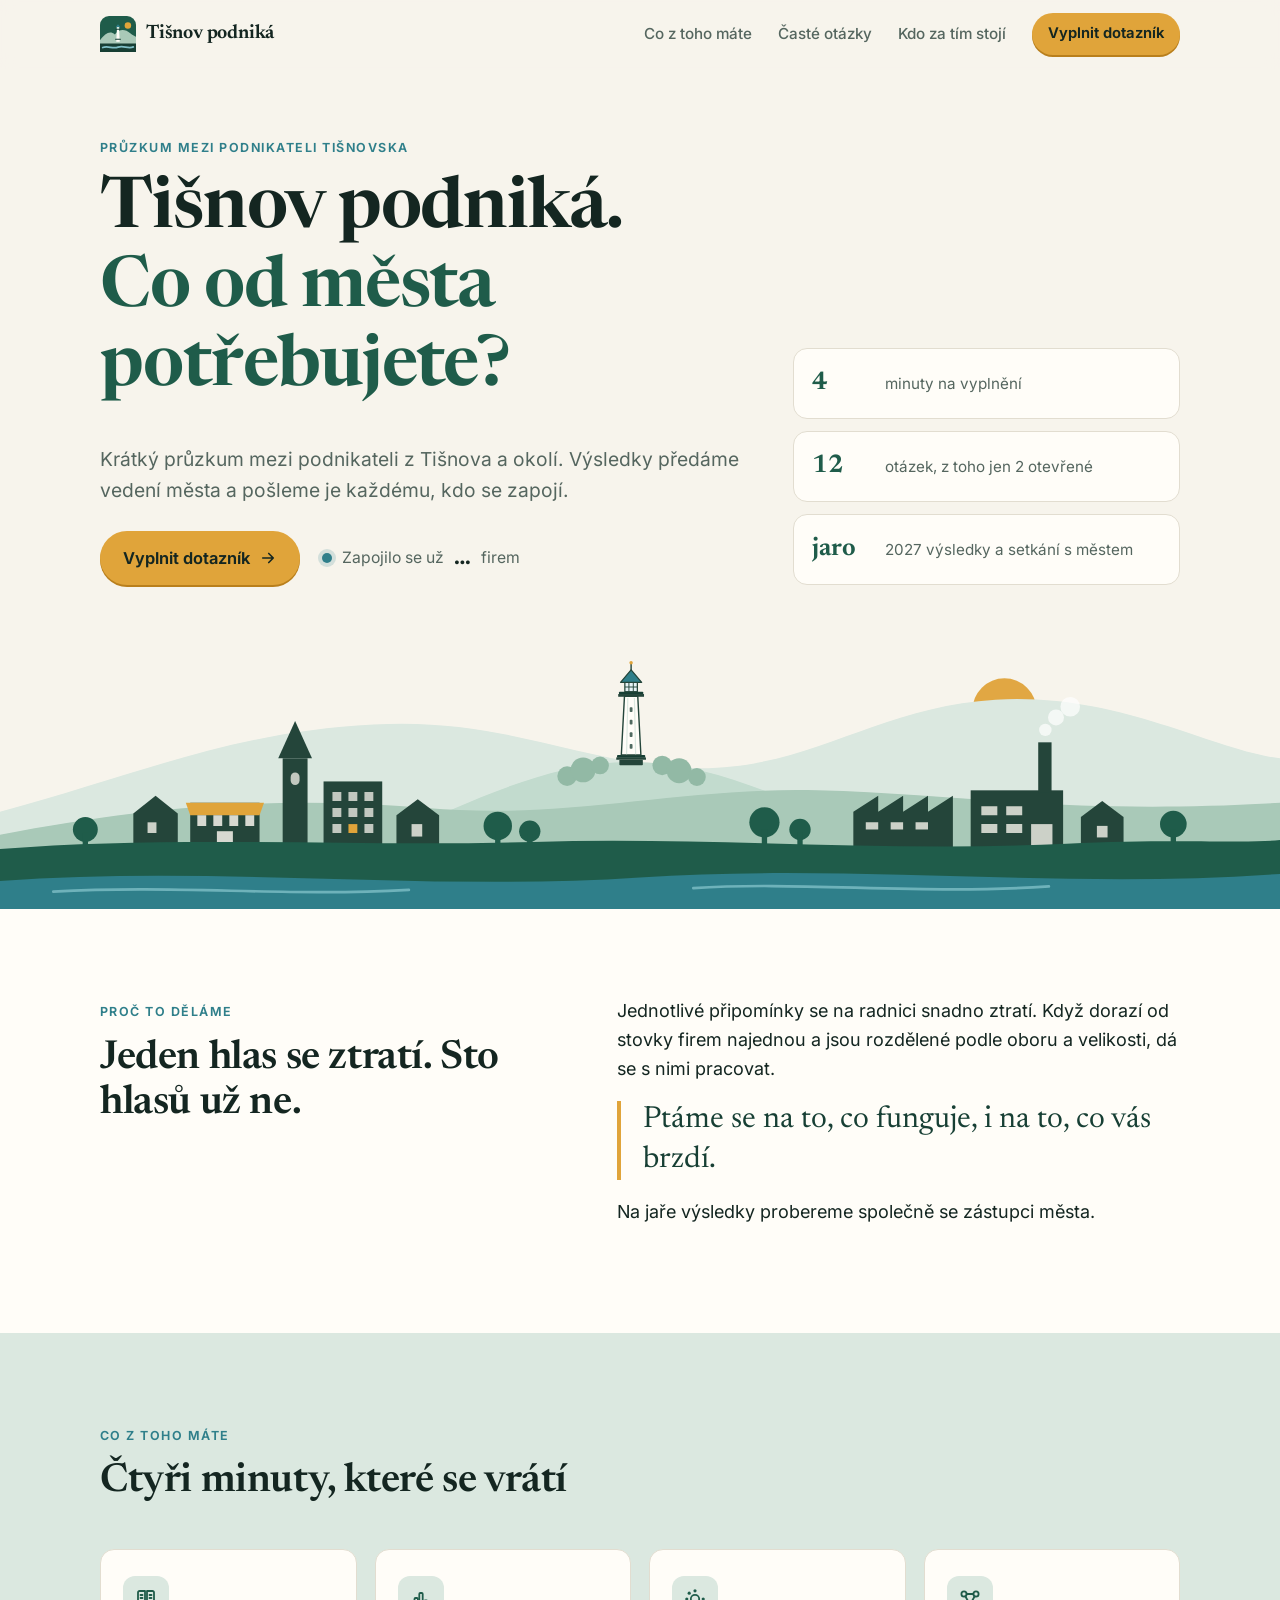
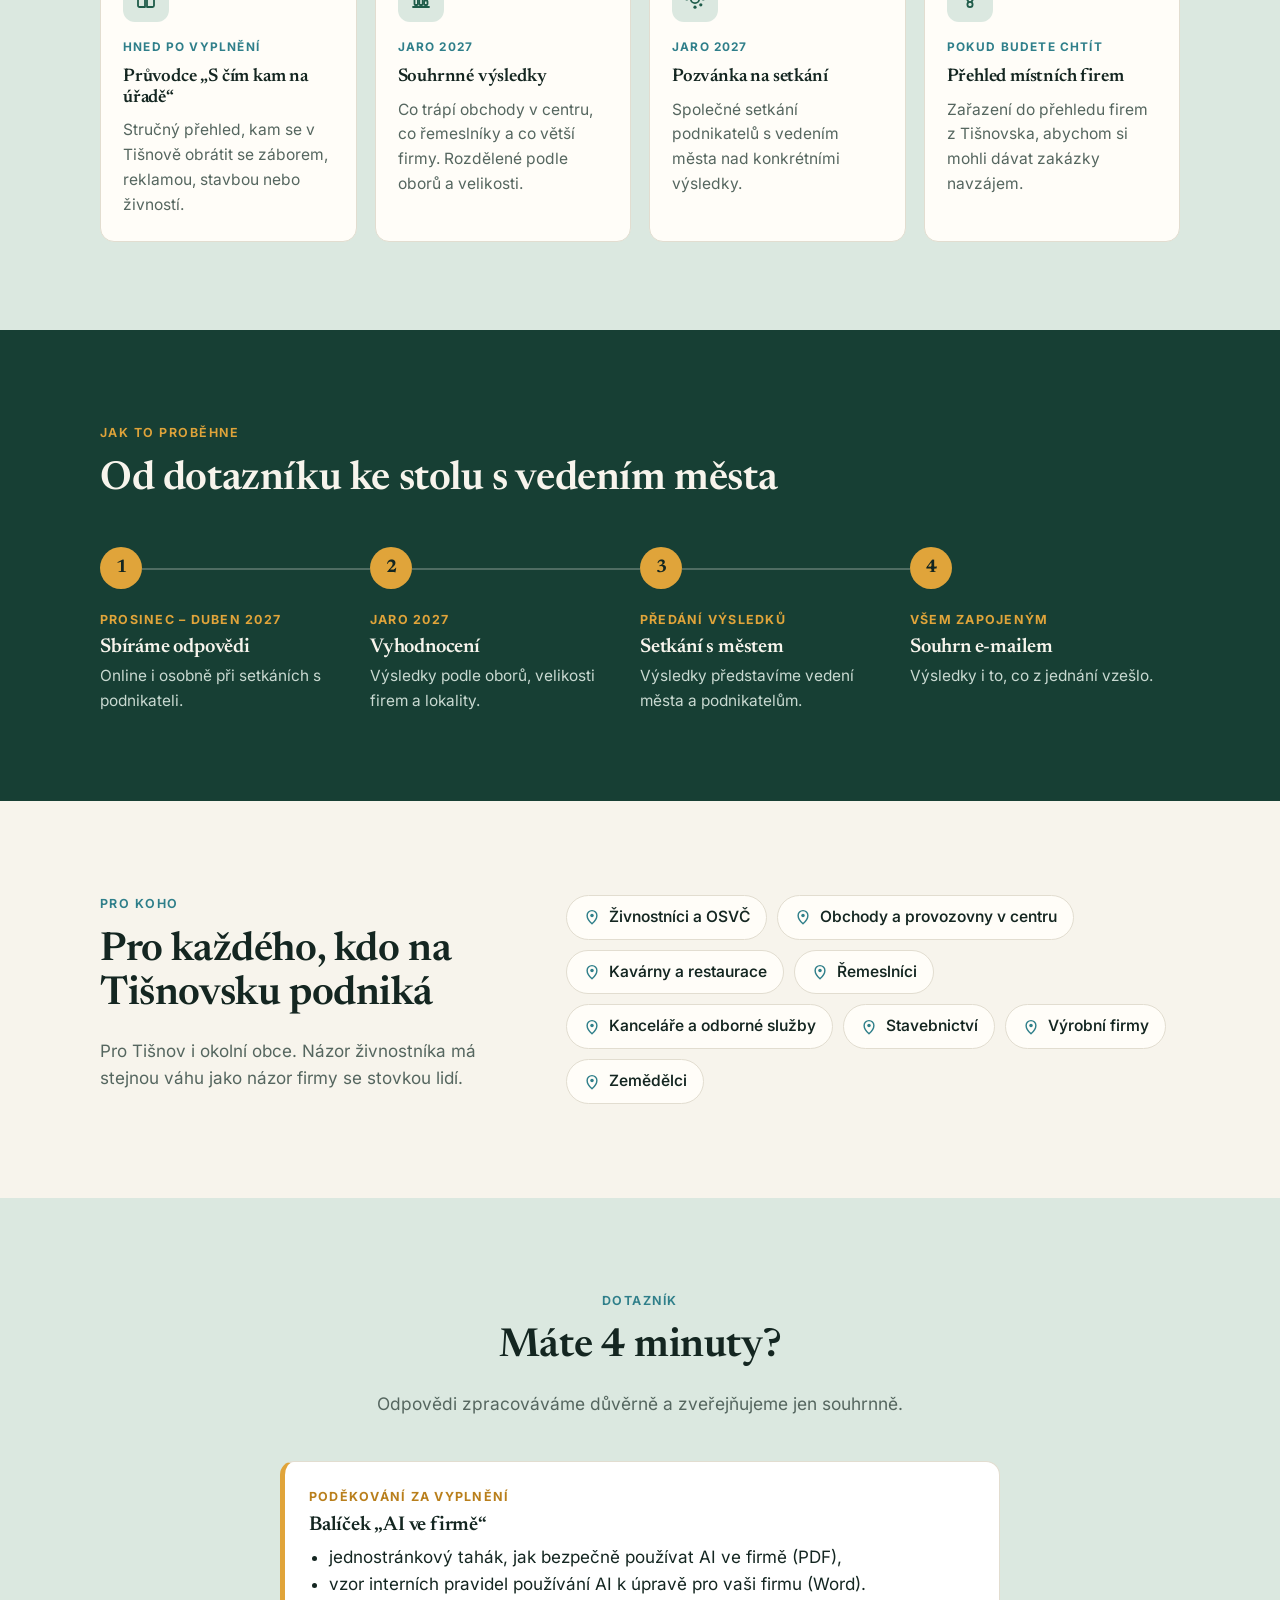
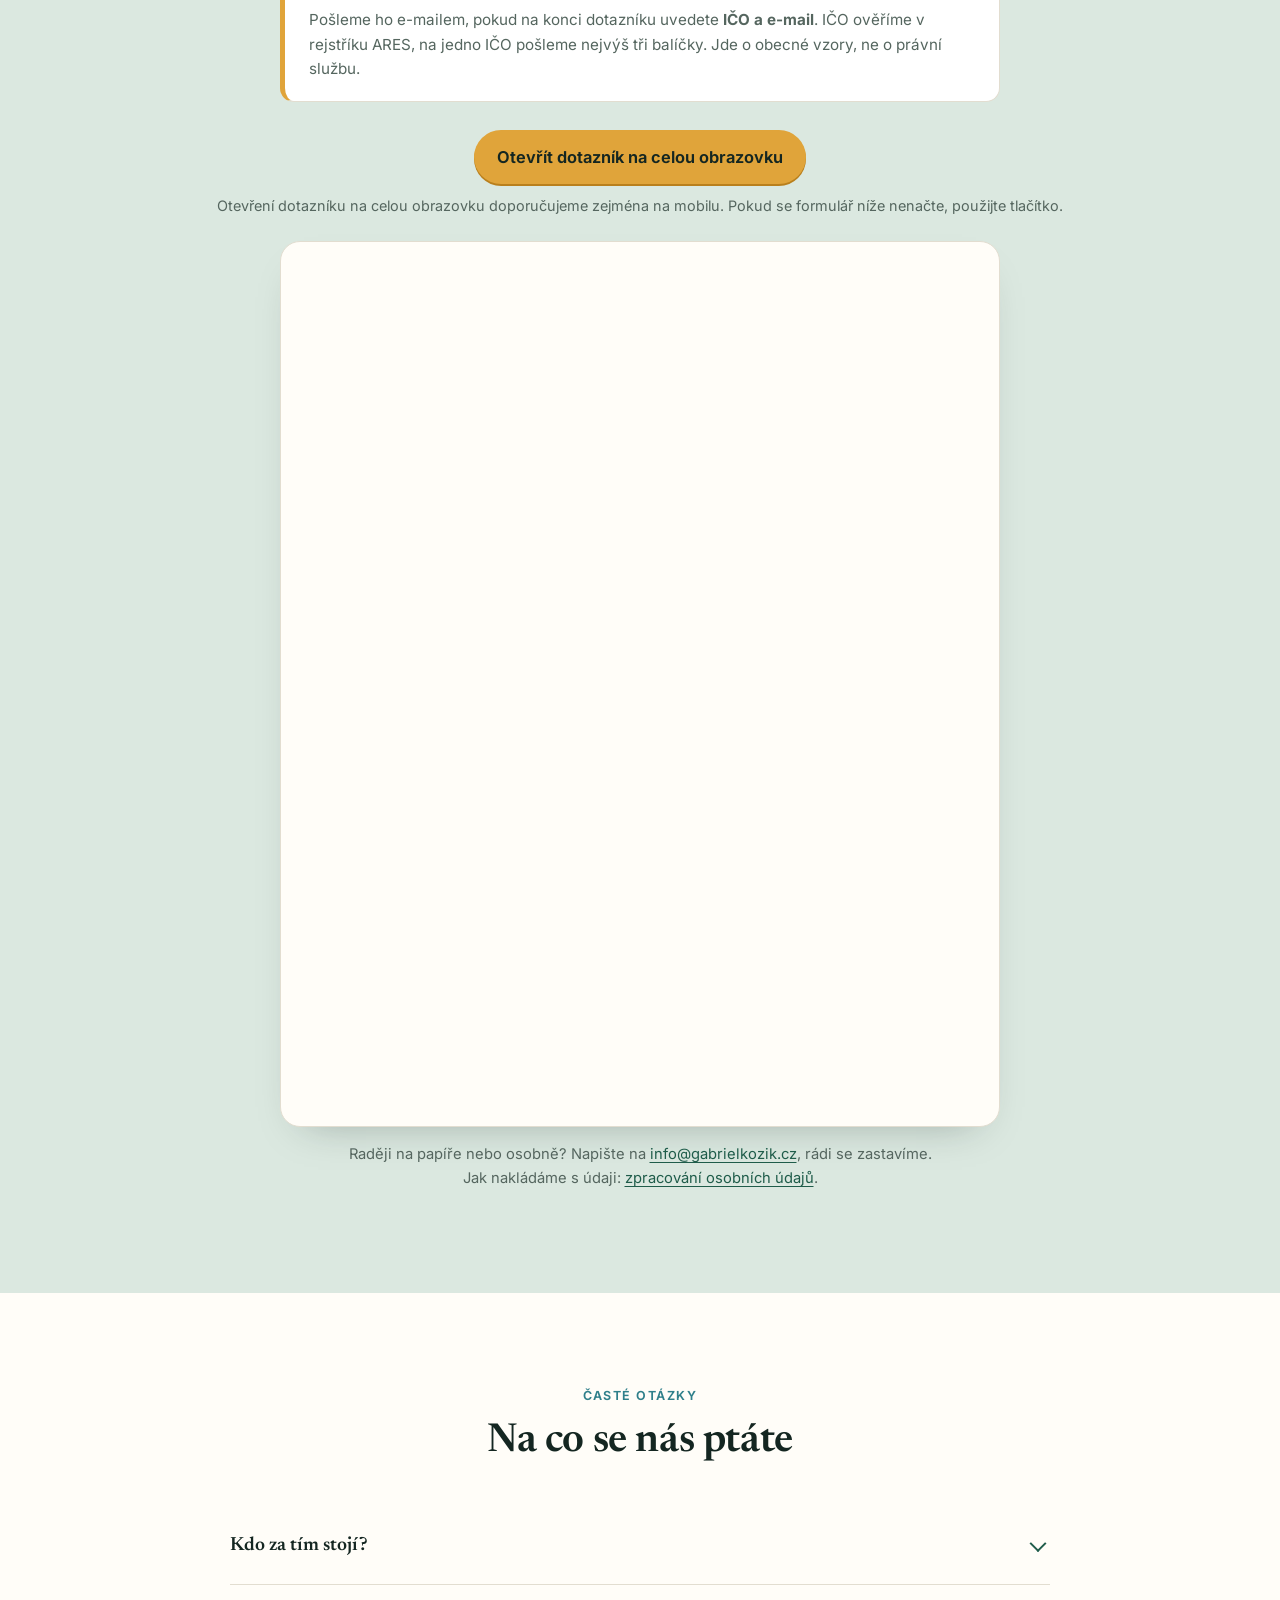
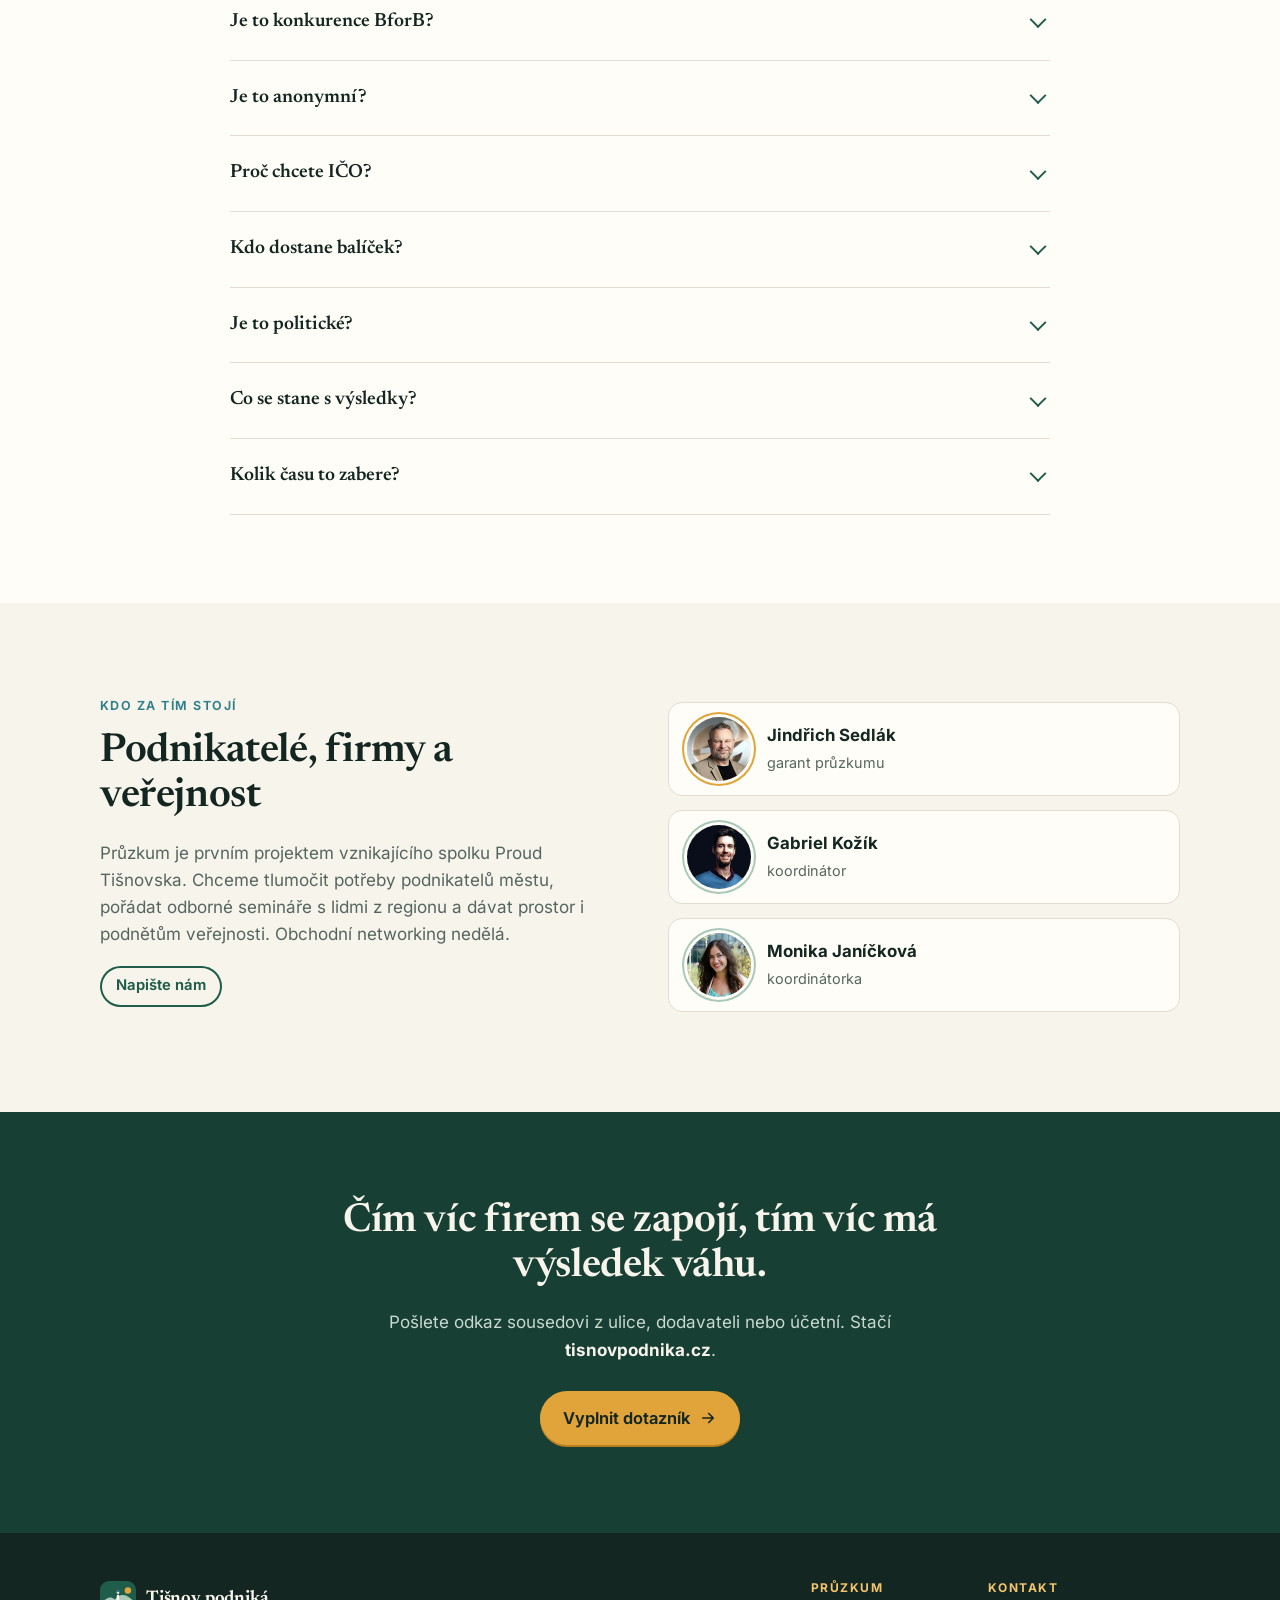
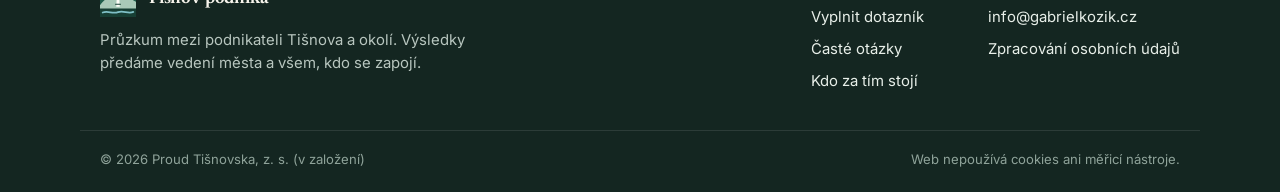
==== commit fe44b339: "4" ====
--- a/index.html
+++ b/index.html
@@ -305,7 +305,7 @@
       </aside>
       <div class="form-actions">
         <a class="btn" href="https://docs.google.com/forms/d/e/1FAIpQLSfd_j7xZmK52_cejAnsFtzk-m5cvb_ZTknBNj3Xup1VNatrFA/viewform" target="_blank" rel="noopener">Otevřít dotazník na celou obrazovku</a>
-        <span>Na mobilu doporučujeme. Pokud se formulář níže nenačte, použijte tlačítko.</span>
+        <span>Otevření dotazníku na celou obrazovku doporučujeme zejména na mobilu. Pokud se formulář níže nenačte, použijte tlačítko.</span>
       </div>
       <div class="form-card">
         <iframe src="https://docs.google.com/forms/d/e/1FAIpQLSfd_j7xZmK52_cejAnsFtzk-m5cvb_ZTknBNj3Xup1VNatrFA/viewform?embedded=true" loading="lazy" title="Dotazník Tišnov podniká">Načítání…</iframe>
--- a/assets/styles.css
+++ b/assets/styles.css
@@ -278,6 +278,9 @@
 .footer-nav h2 { font-family: var(--sans); font-size: .75rem; font-weight: 700; letter-spacing: .12em; text-transform: uppercase; color: var(--amber-light, #f3c46e); margin: 0 0 4px; }
 .site-footer .footer-bottom { display: flex; flex-wrap: wrap; justify-content: space-between; gap: 8px 24px; padding-top: 18px; padding-bottom: 22px; border-top: 1px solid rgba(255,255,255,.1); font-size: .82rem; color: #8fa39a; }
 
+.site-footer .footer-credit { flex-basis: 100%; }
+.site-footer .footer-credit a { color: #c9d9d1; text-decoration: underline; text-underline-offset: 2px; }
+
 /* Textová podstránka */
 .prose { max-width: 760px; margin: 0 auto; padding: 56px 20px 88px; }
 .prose h1 { font-size: clamp(2rem, 4.5vw, 2.9rem); }
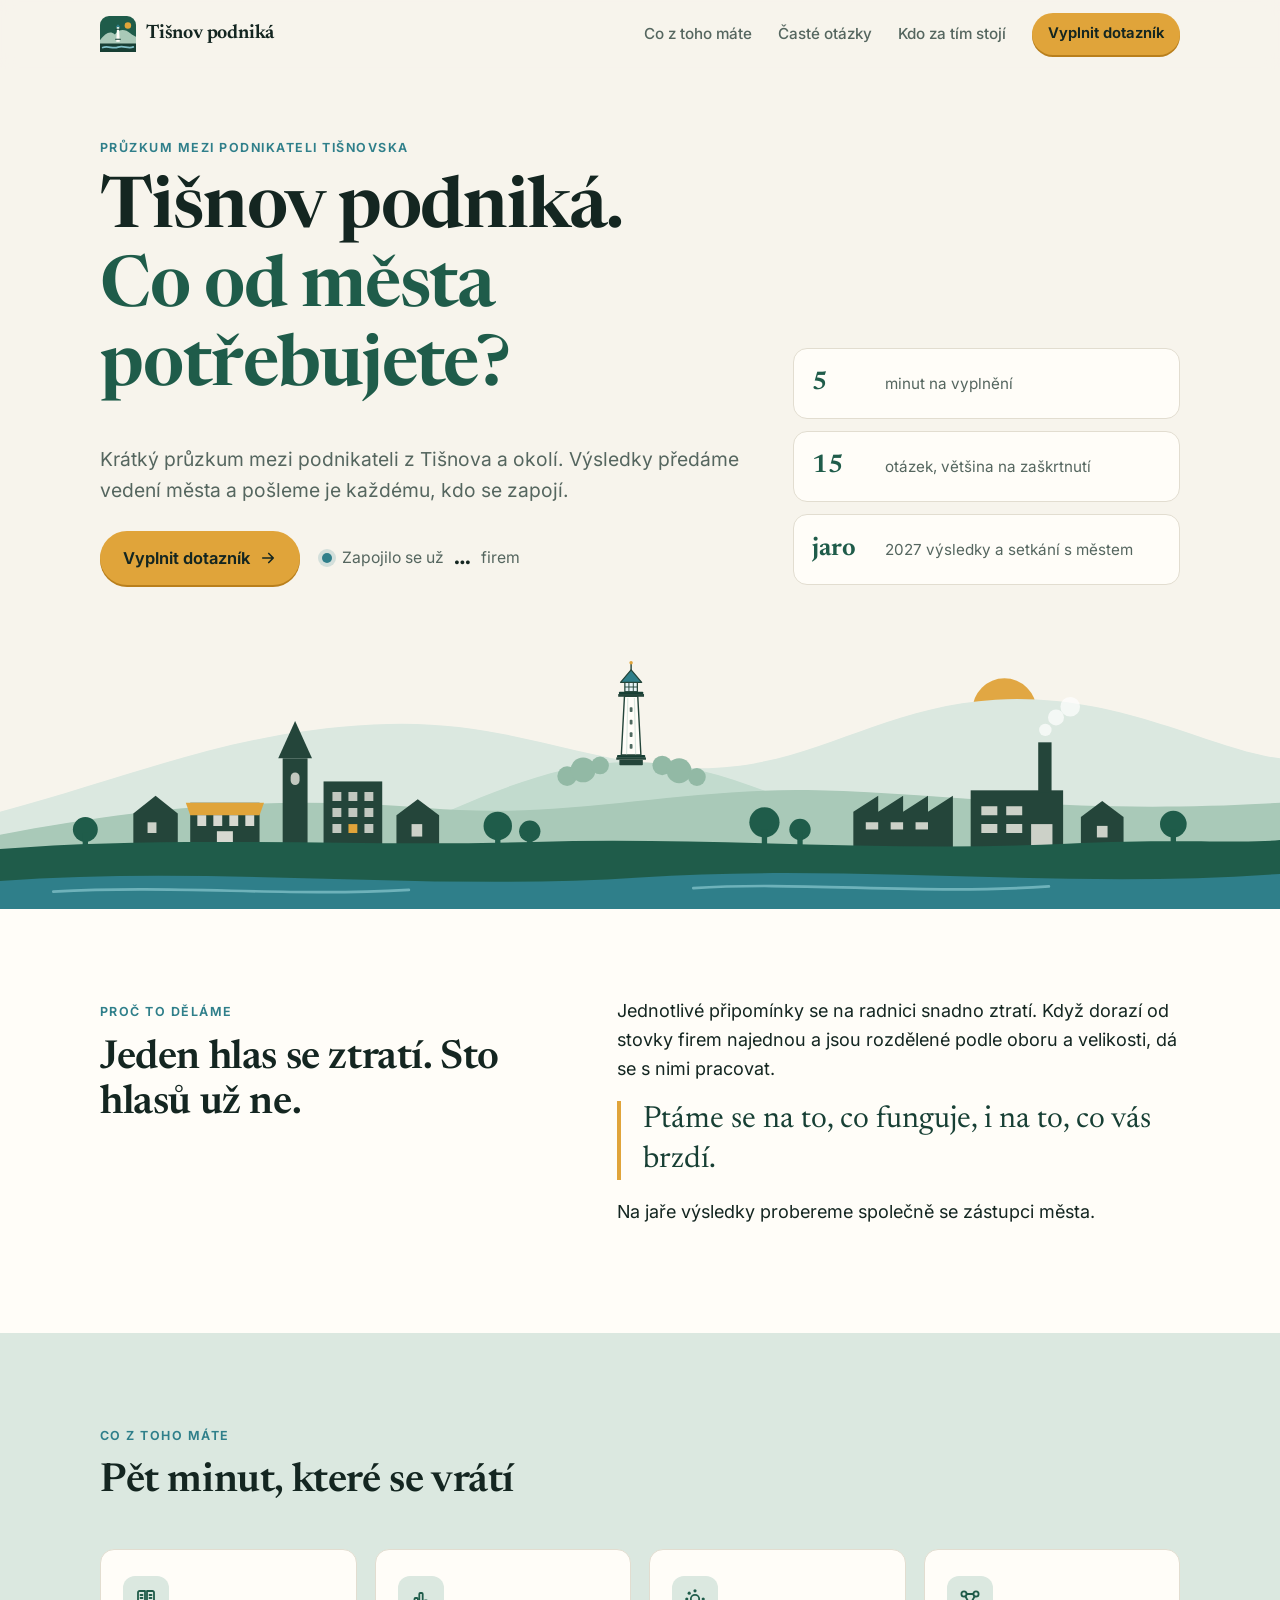
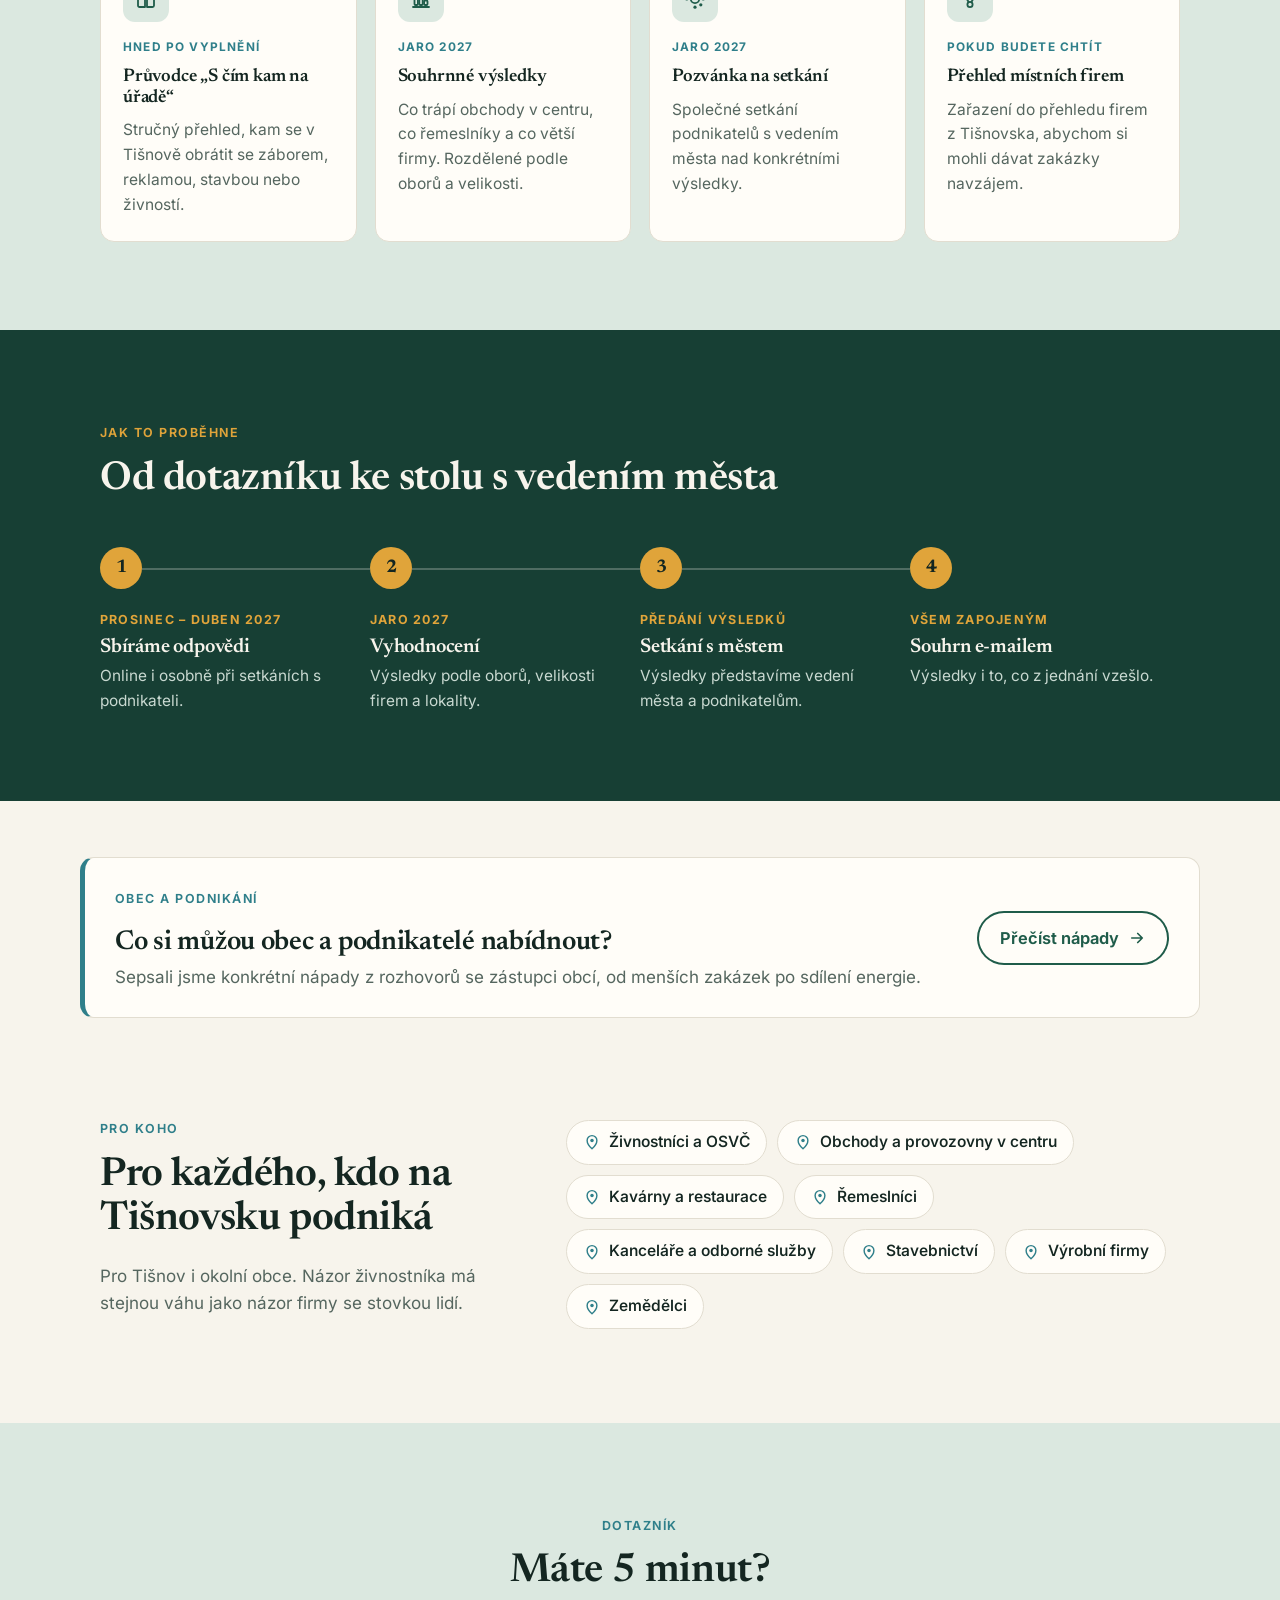
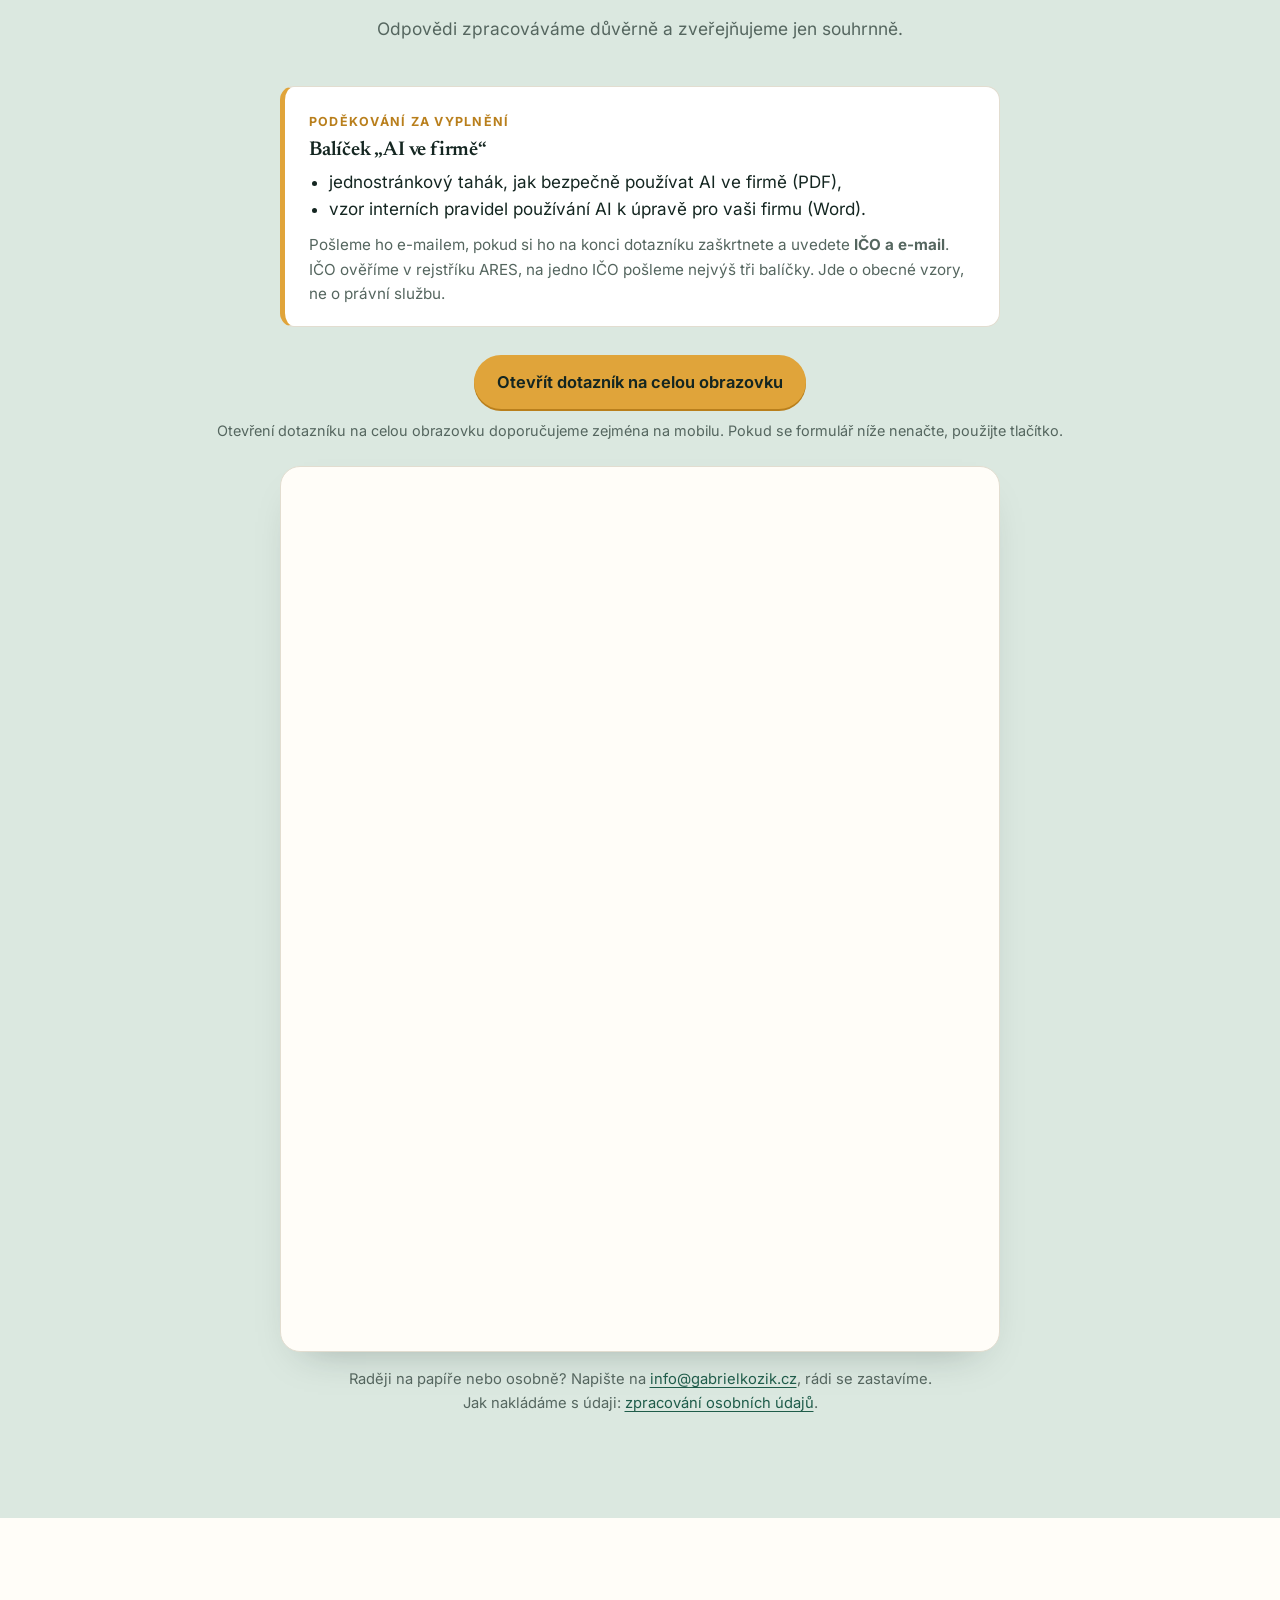
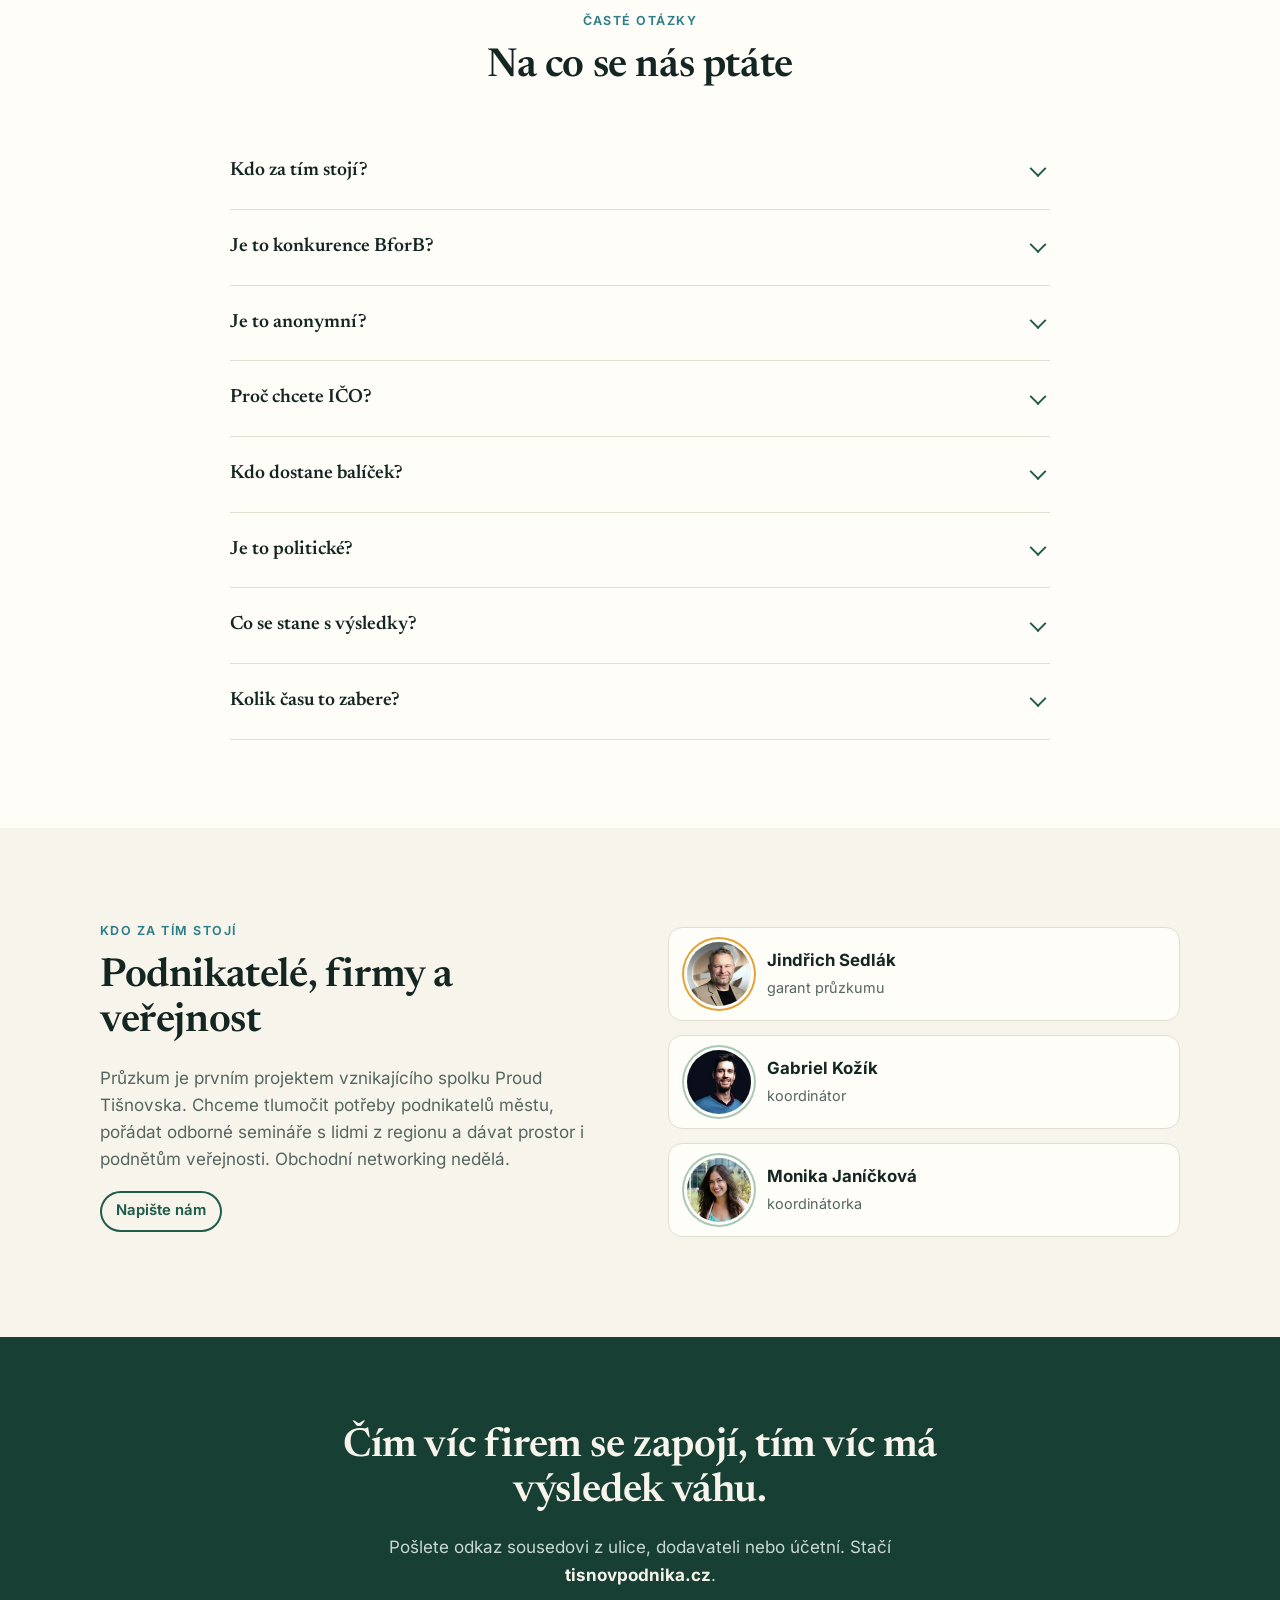
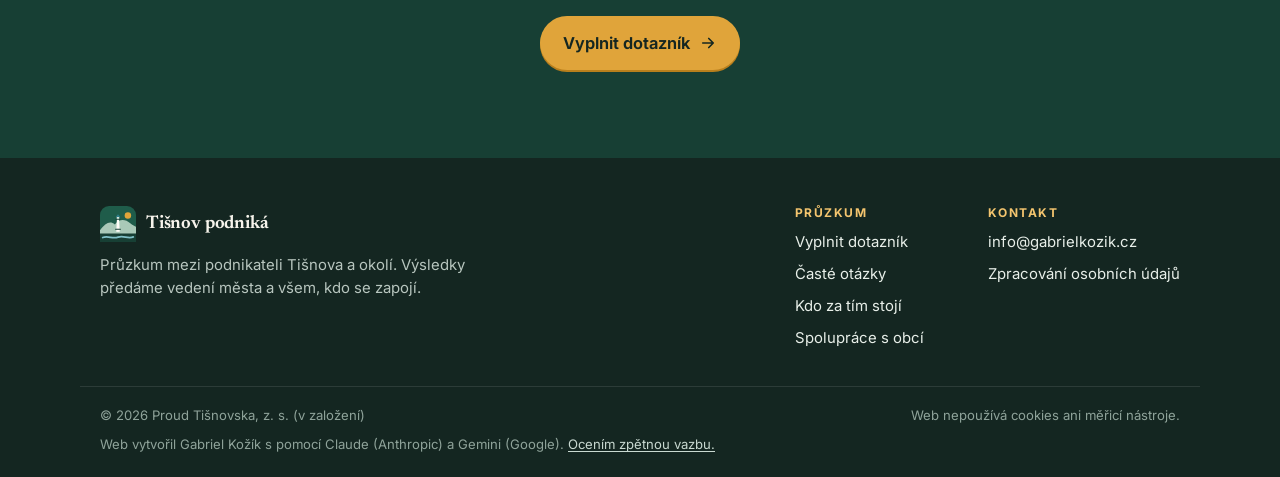
==== commit 42979ddf: "5" ====
--- a/index.html
+++ b/index.html
@@ -4,7 +4,7 @@
   <meta charset="utf-8">
   <meta name="viewport" content="width=device-width, initial-scale=1">
   <title>Tišnov podniká – průzkum mezi podnikateli Tišnovska</title>
-  <meta name="description" content="Krátký průzkum mezi podnikateli z Tišnova a okolí. 4 minuty, 13 otázek. Výsledky předáme vedení města a pošleme je každému, kdo se zapojí.">
+  <meta name="description" content="Krátký průzkum mezi podnikateli z Tišnova a okolí. 5 minut, 15 otázek. Výsledky předáme vedení města a pošleme je každému, kdo se zapojí.">
   <link rel="canonical" href="https://tisnovpodnika.cz/">
   <meta name="theme-color" content="#173f34">
 
@@ -12,7 +12,7 @@
   <meta property="og:locale" content="cs_CZ">
   <meta property="og:url" content="https://tisnovpodnika.cz/">
   <meta property="og:title" content="Tišnov podniká. Co od města potřebujete?">
-  <meta property="og:description" content="Krátký průzkum mezi podnikateli z Tišnova a okolí. 4 minuty. Výsledky předáme vedení města a všem zapojeným.">
+  <meta property="og:description" content="Krátký průzkum mezi podnikateli z Tišnova a okolí. 5 minut. Výsledky předáme vedení města a všem zapojeným.">
   <meta property="og:image" content="https://tisnovpodnika.cz/assets/og.png">
   <meta property="og:image:width" content="1200">
   <meta property="og:image:height" content="630">
@@ -22,7 +22,7 @@
   <link rel="apple-touch-icon" href="assets/apple-touch-icon.png">
   <link rel="preload" href="assets/fonts/newsreader-latin-opsz-normal.woff2" as="font" type="font/woff2" crossorigin>
   <link rel="preload" href="assets/fonts/inter-latin-wght-normal.woff2" as="font" type="font/woff2" crossorigin>
-  <link rel="stylesheet" href="assets/styles.css?v=20261112c">
+  <link rel="stylesheet" href="assets/styles.css?v=20261113b">
 </head>
 <body>
 <a class="skip" href="#obsah">Přeskočit na obsah</a>
@@ -83,8 +83,8 @@
         </div>
       </div>
       <ul class="facts" aria-label="Průzkum v číslech">
-        <li><b>4</b><span>minuty na vyplnění</span></li>
-        <li><b>12</b><span>otázek, z toho jen 2 otevřené</span></li>
+        <li><b>5</b><span>minut na vyplnění</span></li>
+        <li><b>15</b><span>otázek, většina na zaškrtnutí</span></li>
         <li><b>jaro</b><span>2027 výsledky a setkání s městem</span></li>
       </ul>
     </div>
@@ -218,7 +218,7 @@
     <div class="wrap">
       <div class="section-head">
         <span class="eyebrow">Co z toho máte</span>
-        <h2 id="prinosy-title">Čtyři minuty, které se vrátí</h2>
+        <h2 id="prinosy-title">Pět minut, které se vrátí</h2>
       </div>
       <div class="cards">
         <article class="card">
@@ -265,6 +265,18 @@
     </div>
   </section>
 
+  <!-- SPOLUPRÁCE S OBCÍ – upoutávka na podstránku -->
+  <section class="teaser" aria-labelledby="teaser-title">
+    <div class="wrap teaser-band">
+      <div>
+        <span class="eyebrow">Obec a podnikání</span>
+        <h2 id="teaser-title">Co si můžou obec a podnikatelé nabídnout?</h2>
+        <p>Sepsali jsme konkrétní nápady z rozhovorů se zástupci obcí, od menších zakázek po sdílení energie.</p>
+      </div>
+      <a class="btn btn--ghost" href="spoluprace-s-obci.html">Přečíst nápady <svg aria-hidden="true"><use href="#i-arrow"/></svg></a>
+    </div>
+  </section>
+
   <!-- PRO KOHO -->
   <section aria-labelledby="pro-koho-title">
     <div class="wrap who">
@@ -291,7 +303,7 @@
     <div class="wrap">
       <div class="section-head" style="margin-left:auto;margin-right:auto;text-align:center">
         <span class="eyebrow">Dotazník</span>
-        <h2 id="dotaznik-title">Máte 4 minuty?</h2>
+        <h2 id="dotaznik-title">Máte 5 minut?</h2>
         <p>Odpovědi zpracováváme důvěrně a zveřejňujeme jen souhrnně.</p>
       </div>
       <aside class="bonus" aria-labelledby="bonus-title">
@@ -301,7 +313,7 @@
           <li>jednostránkový tahák, jak bezpečně používat AI ve firmě (PDF),</li>
           <li>vzor interních pravidel používání AI k úpravě pro vaši firmu (Word).</li>
         </ul>
-        <p>Pošleme ho e-mailem, pokud na konci dotazníku uvedete <b>IČO a e-mail</b>. IČO ověříme v rejstříku ARES, na jedno IČO pošleme nejvýš tři balíčky. Jde o obecné vzory, ne o právní službu.</p>
+        <p>Pošleme ho e-mailem, pokud si ho na konci dotazníku zaškrtnete a uvedete <b>IČO a e-mail</b>. IČO ověříme v rejstříku ARES, na jedno IČO pošleme nejvýš tři balíčky. Jde o obecné vzory, ne o právní službu.</p>
       </aside>
       <div class="form-actions">
         <a class="btn" href="https://docs.google.com/forms/d/e/1FAIpQLSfd_j7xZmK52_cejAnsFtzk-m5cvb_ZTknBNj3Xup1VNatrFA/viewform" target="_blank" rel="noopener">Otevřít dotazník na celou obrazovku</a>
@@ -340,7 +352,7 @@
         </details>
         <details>
           <summary>Kdo dostane balíček?</summary>
-          <p>Každý, kdo dotazník vyplní a na konci uvede IČO a e-mail. IČO ověříme ve veřejném rejstříku ARES. Na jedno IČO pošleme nejvýš tři balíčky. Balíček odejde automaticky obvykle do pár minut, jinak do týdne.</p>
+          <p>Každý, kdo dotazník vyplní, na konci si balíček zaškrtne a uvede IČO a e-mail. IČO ověříme ve veřejném rejstříku ARES. Na jedno IČO pošleme nejvýš tři balíčky. Balíček odejde automaticky obvykle do pár minut, jinak do týdne.</p>
         </details>
         <details>
           <summary>Je to politické?</summary>
@@ -352,7 +364,7 @@
         </details>
         <details>
           <summary>Kolik času to zabere?</summary>
-          <p>Zhruba 4 minuty. Většina otázek je na zaškrtnutí, otevřené jsou jen dvě.</p>
+          <p>Zhruba 5 minut. Většina otázek je na zaškrtnutí a ty, kde se píše, jsou nepovinné.</p>
         </details>
       </div>
     </div>
@@ -398,6 +410,7 @@
         <a href="./#dotaznik">Vyplnit dotazník</a>
         <a href="./#otazky">Časté otázky</a>
         <a href="./#kdo">Kdo za tím stojí</a>
+        <a href="spoluprace-s-obci.html">Spolupráce s obcí</a>
       </div>
       <div>
         <h2>Kontakt</h2>
@@ -409,6 +422,7 @@
   <div class="wrap footer-bottom">
     <span>© 2026 Proud Tišnovska, z. s. (v založení)</span>
     <span>Web nepoužívá cookies ani měřicí nástroje.</span>
+    <span class="footer-credit">Web vytvořil Gabriel Kožík s pomocí Claude (Anthropic) a Gemini (Google). <a href="mailto:info@gabrielkozik.cz?subject=Zpětná%20vazba%20k%20webu%20Tišnov%20podniká">Ocením zpětnou vazbu.</a></span>
   </div>
 </footer>
 
--- a/assets/styles.css
+++ b/assets/styles.css
@@ -281,6 +281,40 @@
 .site-footer .footer-credit { flex-basis: 100%; }
 .site-footer .footer-credit a { color: #c9d9d1; text-decoration: underline; text-underline-offset: 2px; }
 
+/* Upoutávka na podstránku Spolupráce s obcí */
+.teaser { padding-top: 0; padding-bottom: 0; }
+.teaser-band {
+  display: flex; align-items: center; justify-content: space-between; gap: 24px 40px;
+  background: var(--card); border: 1px solid var(--line); border-left: 5px solid var(--river);
+  border-radius: var(--radius); padding: 26px 30px; margin-top: 56px; margin-bottom: 8px;
+}
+.teaser-band h2 { margin: 4px 0 6px; font-size: clamp(1.3rem, 2.4vw, 1.7rem); }
+.teaser-band p { margin: 0; color: var(--muted); }
+.teaser-band .btn { flex-shrink: 0; }
+@media (max-width: 720px) {
+  .teaser-band { flex-direction: column; align-items: flex-start; padding: 20px 18px; margin-left: 16px; margin-right: 16px; }
+}
+
+/* Podstránka Spolupráce s obcí */
+.prose .lead { font-size: 1.12rem; color: var(--muted); }
+.prose--coop section.coop-group { margin-top: 2.2em; padding: 0; }
+.coop-group h2 { margin: 0 0 .7em; }
+.coop-dir { display: inline-block; font-size: .8rem; font-weight: 700; letter-spacing: .1em; text-transform: uppercase;
+  color: var(--paper); background: var(--green); padding: 6px 12px; border-radius: 999px; font-family: inherit; }
+.coop-dir--alt { background: var(--amber-deep); }
+.coop-list { list-style: none; padding: 0 !important; margin: 0; display: grid; gap: 12px; grid-template-columns: 1fr 1fr; }
+.coop-list li { background: var(--card); border: 1px solid var(--line); border-top: 4px solid var(--green); border-radius: 12px; padding: 16px 18px; }
+.coop-list--alt li { border-top-color: var(--amber); }
+.coop-list h3 { margin: 0 0 4px; font-size: 1.08rem; }
+.coop-list p { margin: 0; color: var(--muted); font-size: .97rem; }
+.coop-note { margin-top: 2.4em; background: var(--mist); border-radius: var(--radius); padding: 20px 24px; }
+.coop-note h2 { margin: 0 0 .4em; font-size: 1.2rem; }
+.coop-note p { margin: 0; }
+.coop-cta { margin-top: 2.4em; text-align: center; background: var(--green-deep); color: var(--paper); border-radius: var(--radius); padding: 30px 24px; }
+.coop-cta h2 { margin: 0 0 .4em; color: var(--paper); }
+.coop-cta p { color: #c9d9d1; margin: 0 auto 18px; max-width: 520px; }
+@media (max-width: 640px) { .coop-list { grid-template-columns: 1fr; } }
+
 /* Textová podstránka */
 .prose { max-width: 760px; margin: 0 auto; padding: 56px 20px 88px; }
 .prose h1 { font-size: clamp(2rem, 4.5vw, 2.9rem); }
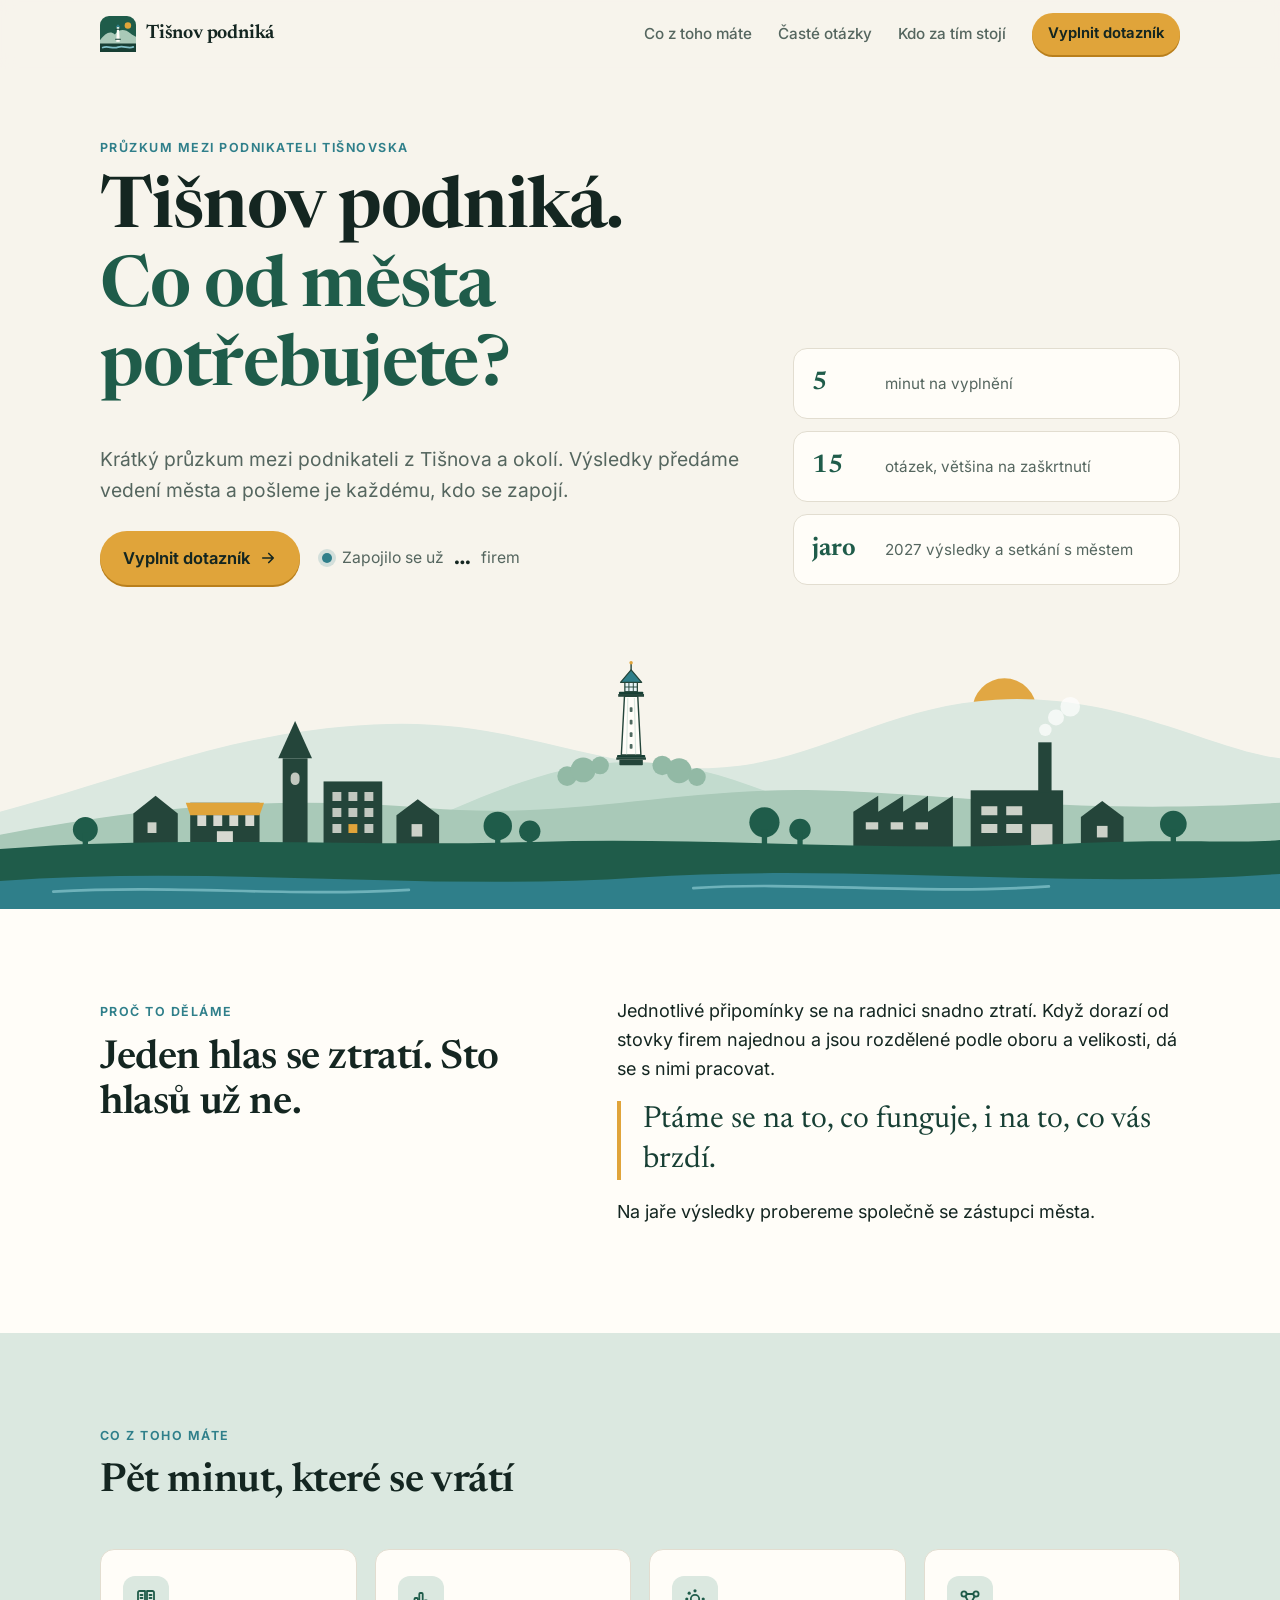
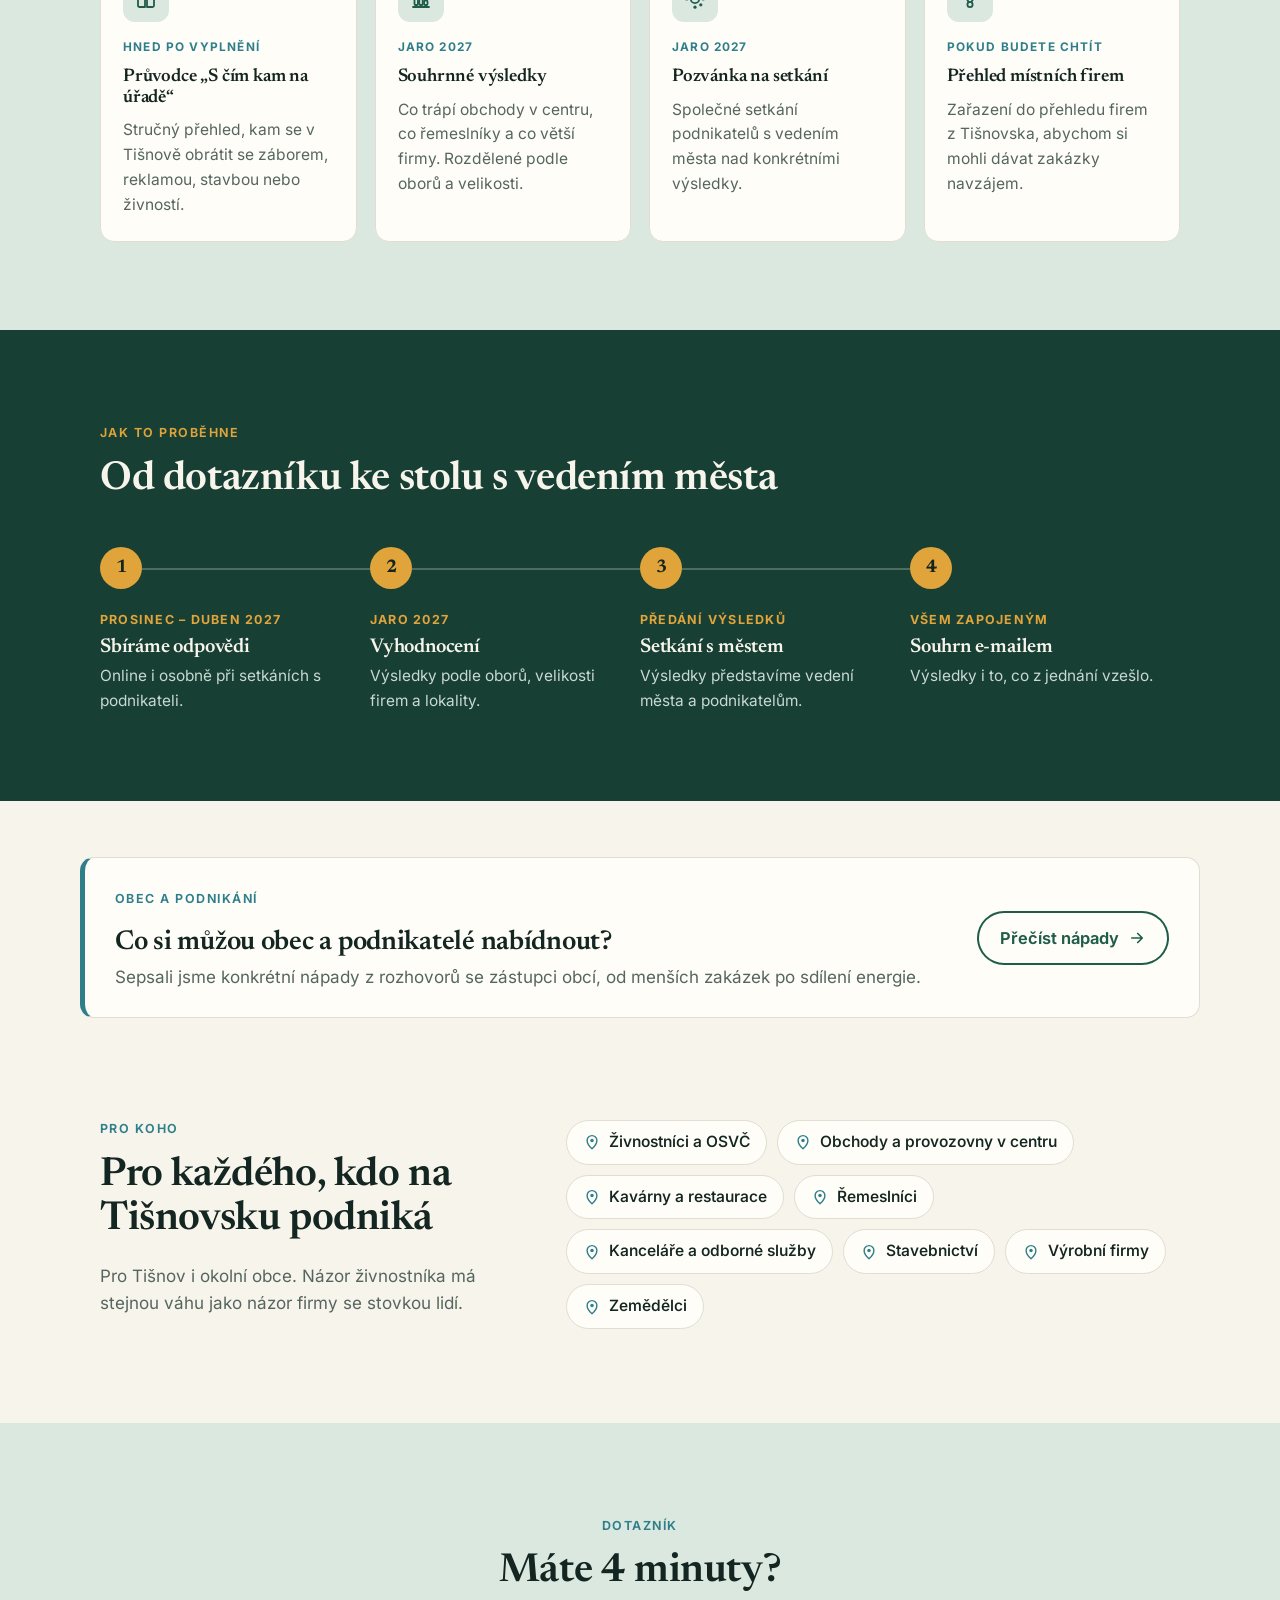
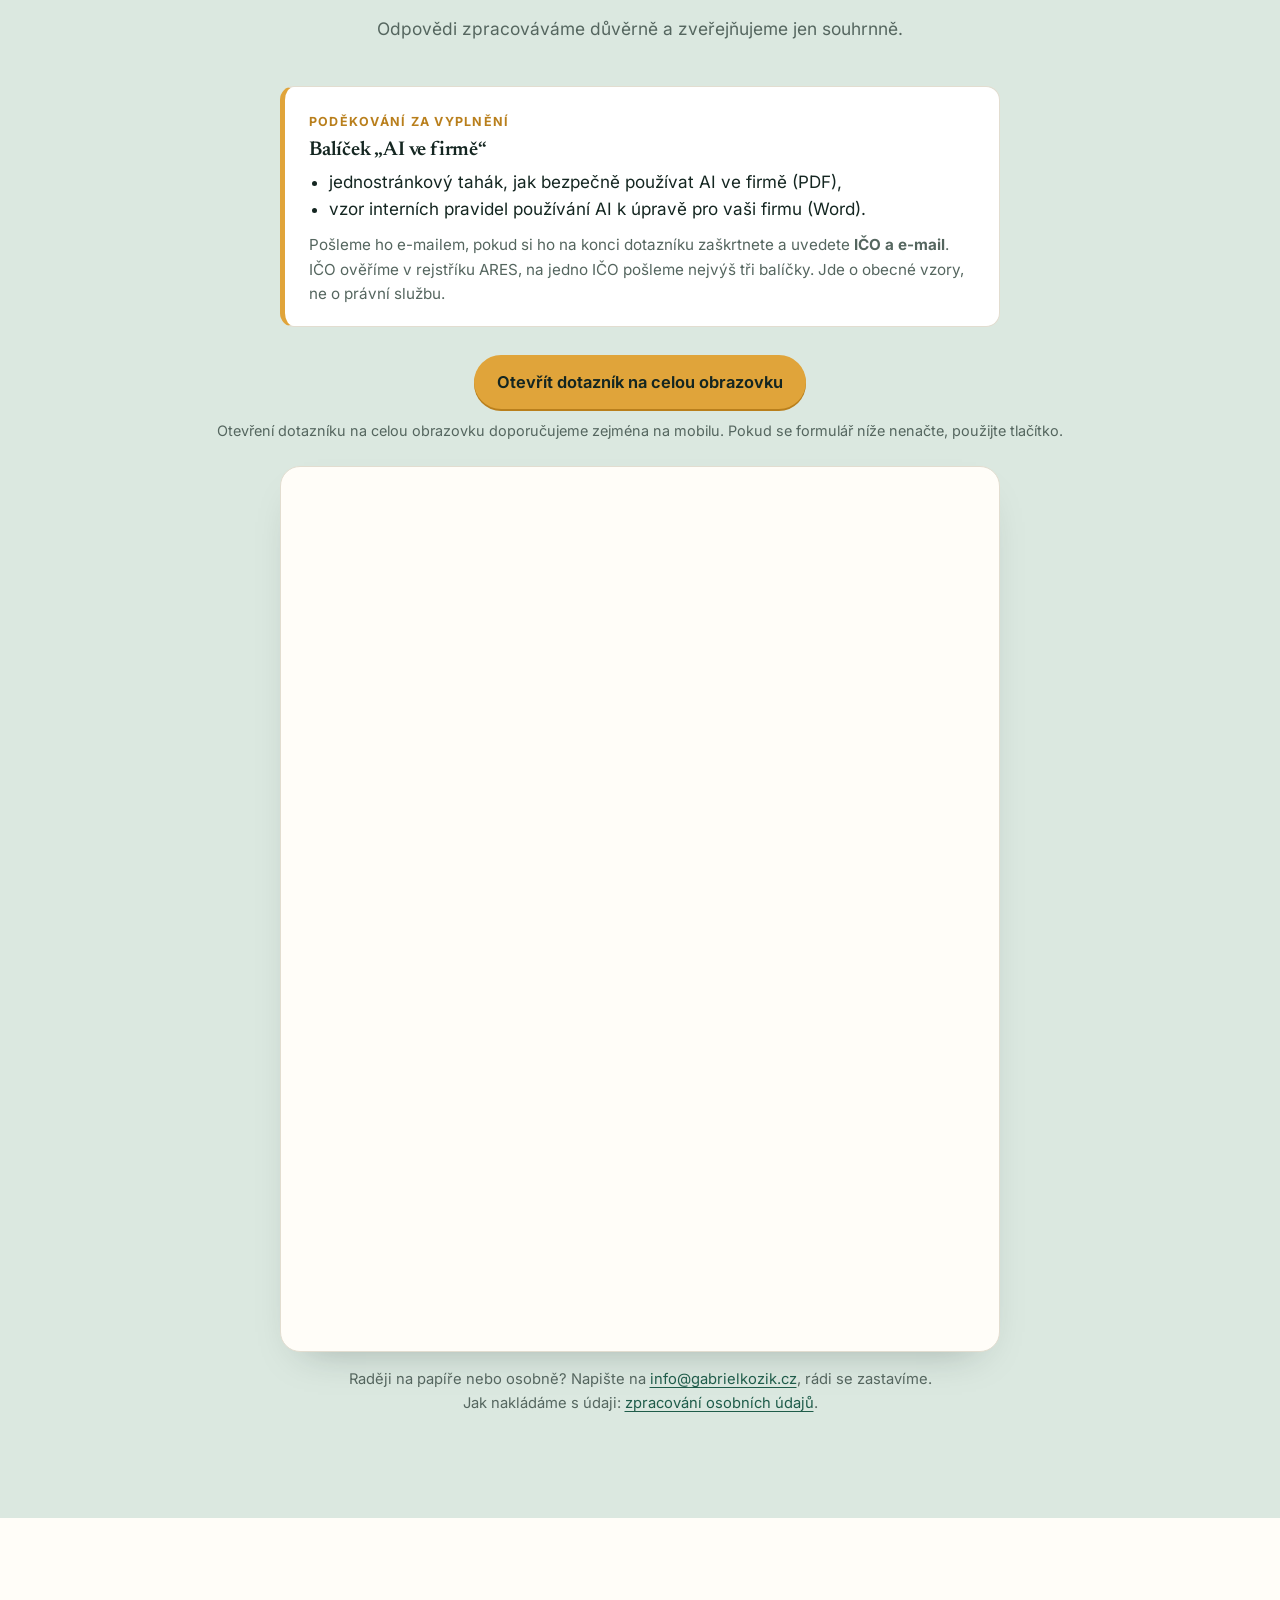
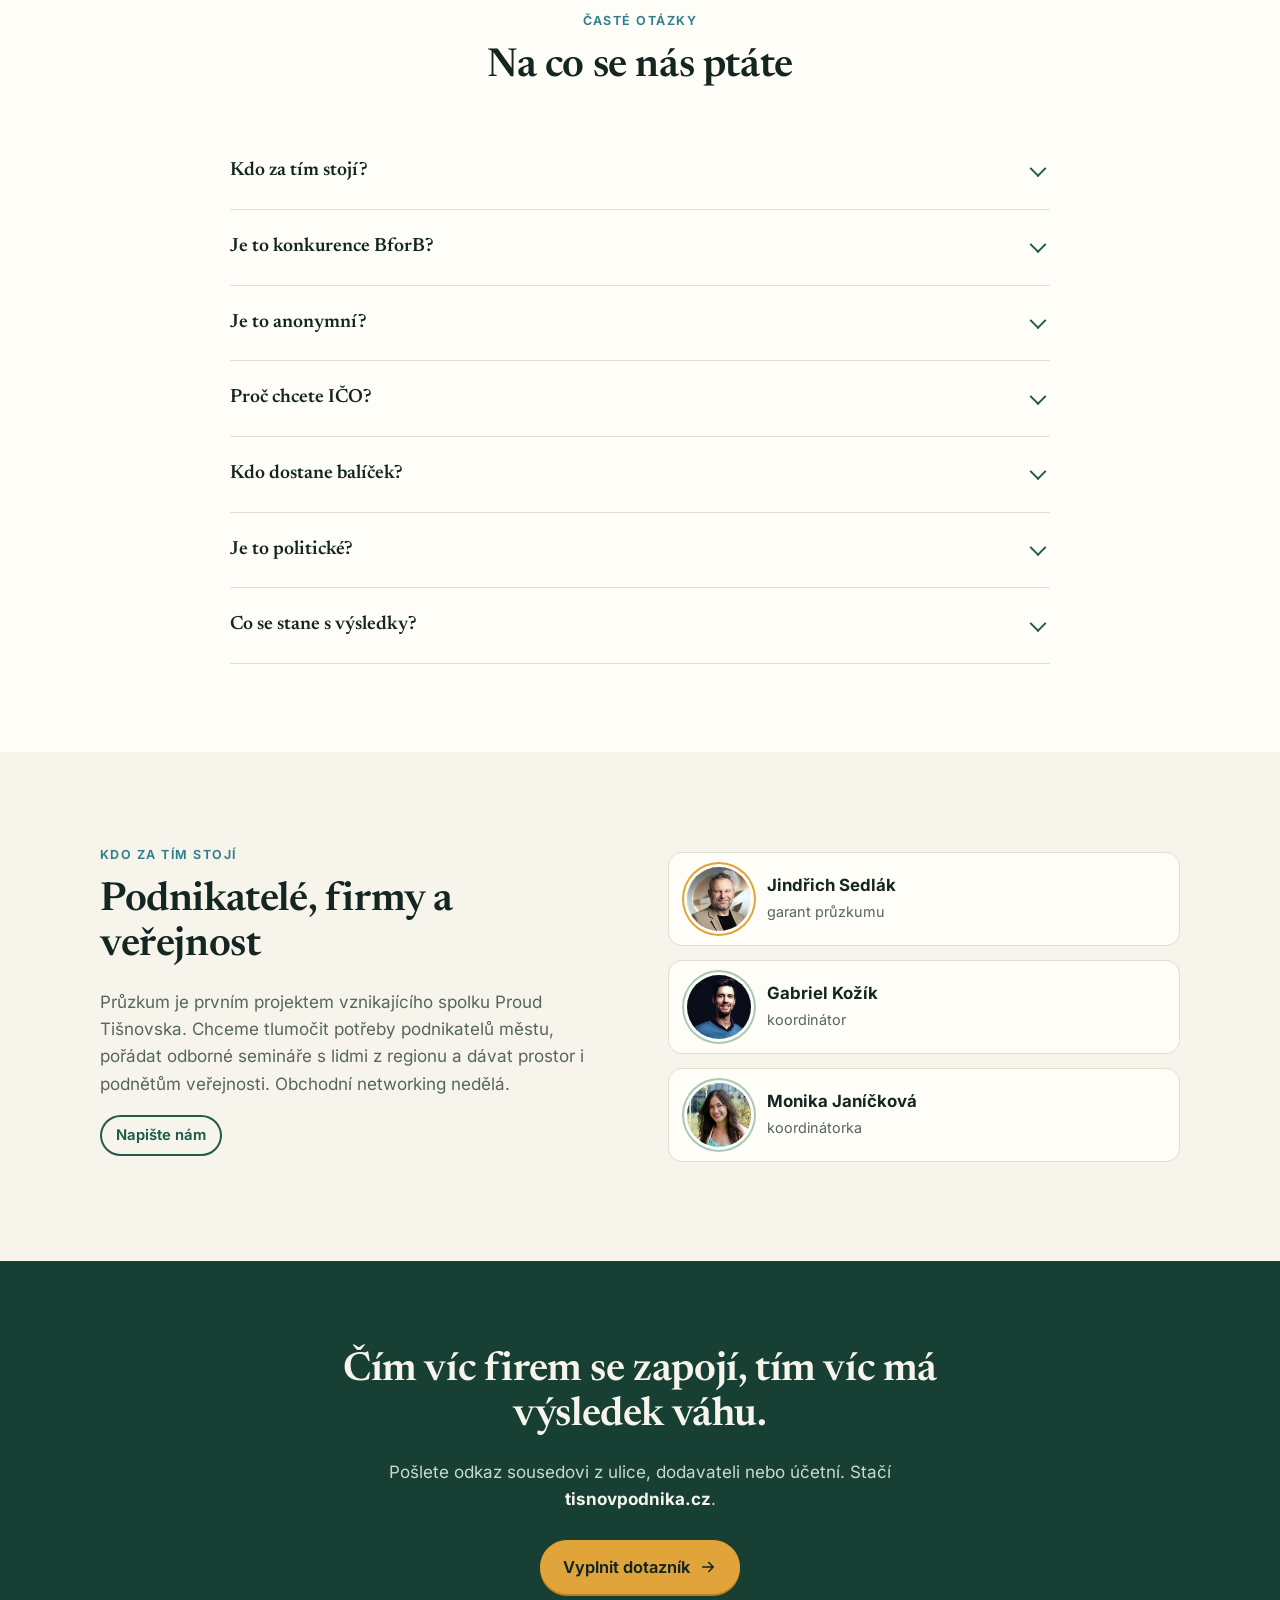
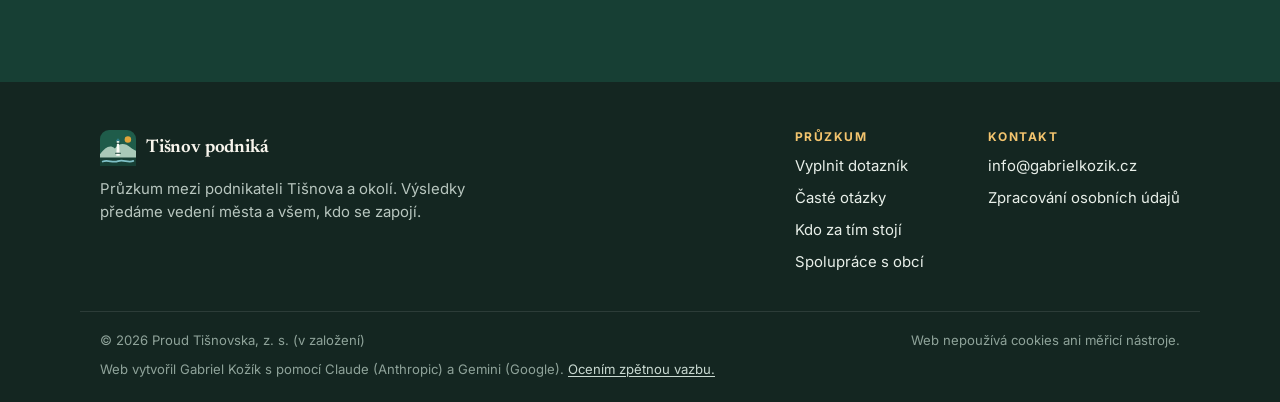
==== commit f1c57ea9: "7" ====
--- a/index.html
+++ b/index.html
@@ -4,7 +4,7 @@
   <meta charset="utf-8">
   <meta name="viewport" content="width=device-width, initial-scale=1">
   <title>Tišnov podniká – průzkum mezi podnikateli Tišnovska</title>
-  <meta name="description" content="Krátký průzkum mezi podnikateli z Tišnova a okolí. 5 minut, 15 otázek. Výsledky předáme vedení města a pošleme je každému, kdo se zapojí.">
+  <meta name="description" content="Krátký průzkum mezi podnikateli z Tišnova a okolí. 4 minuty, 15 otázek. Výsledky předáme vedení města a pošleme je každému, kdo se zapojí.">
   <link rel="canonical" href="https://tisnovpodnika.cz/">
   <meta name="theme-color" content="#173f34">
 
@@ -12,7 +12,7 @@
   <meta property="og:locale" content="cs_CZ">
   <meta property="og:url" content="https://tisnovpodnika.cz/">
   <meta property="og:title" content="Tišnov podniká. Co od města potřebujete?">
-  <meta property="og:description" content="Krátký průzkum mezi podnikateli z Tišnova a okolí. 5 minut. Výsledky předáme vedení města a všem zapojeným.">
+  <meta property="og:description" content="Krátký průzkum mezi podnikateli z Tišnova a okolí. 4 minuty. Výsledky předáme vedení města a všem zapojeným.">
   <meta property="og:image" content="https://tisnovpodnika.cz/assets/og.png">
   <meta property="og:image:width" content="1200">
   <meta property="og:image:height" content="630">
@@ -303,7 +303,7 @@
     <div class="wrap">
       <div class="section-head" style="margin-left:auto;margin-right:auto;text-align:center">
         <span class="eyebrow">Dotazník</span>
-        <h2 id="dotaznik-title">Máte 5 minut?</h2>
+        <h2 id="dotaznik-title">Máte 4 minuty?</h2>
         <p>Odpovědi zpracováváme důvěrně a zveřejňujeme jen souhrnně.</p>
       </div>
       <aside class="bonus" aria-labelledby="bonus-title">
@@ -362,11 +362,7 @@
           <summary>Co se stane s výsledky?</summary>
           <p>Na jaře je představíme na setkání podnikatelů se zástupci města a zveřejníme souhrn. Všem, kdo o to stojí, ho pošleme e-mailem.</p>
         </details>
-        <details>
-          <summary>Kolik času to zabere?</summary>
-          <p>Zhruba 5 minut. Většina otázek je na zaškrtnutí a ty, kde se píše, jsou nepovinné.</p>
-        </details>
-      </div>
+        </div>
     </div>
   </section>
 
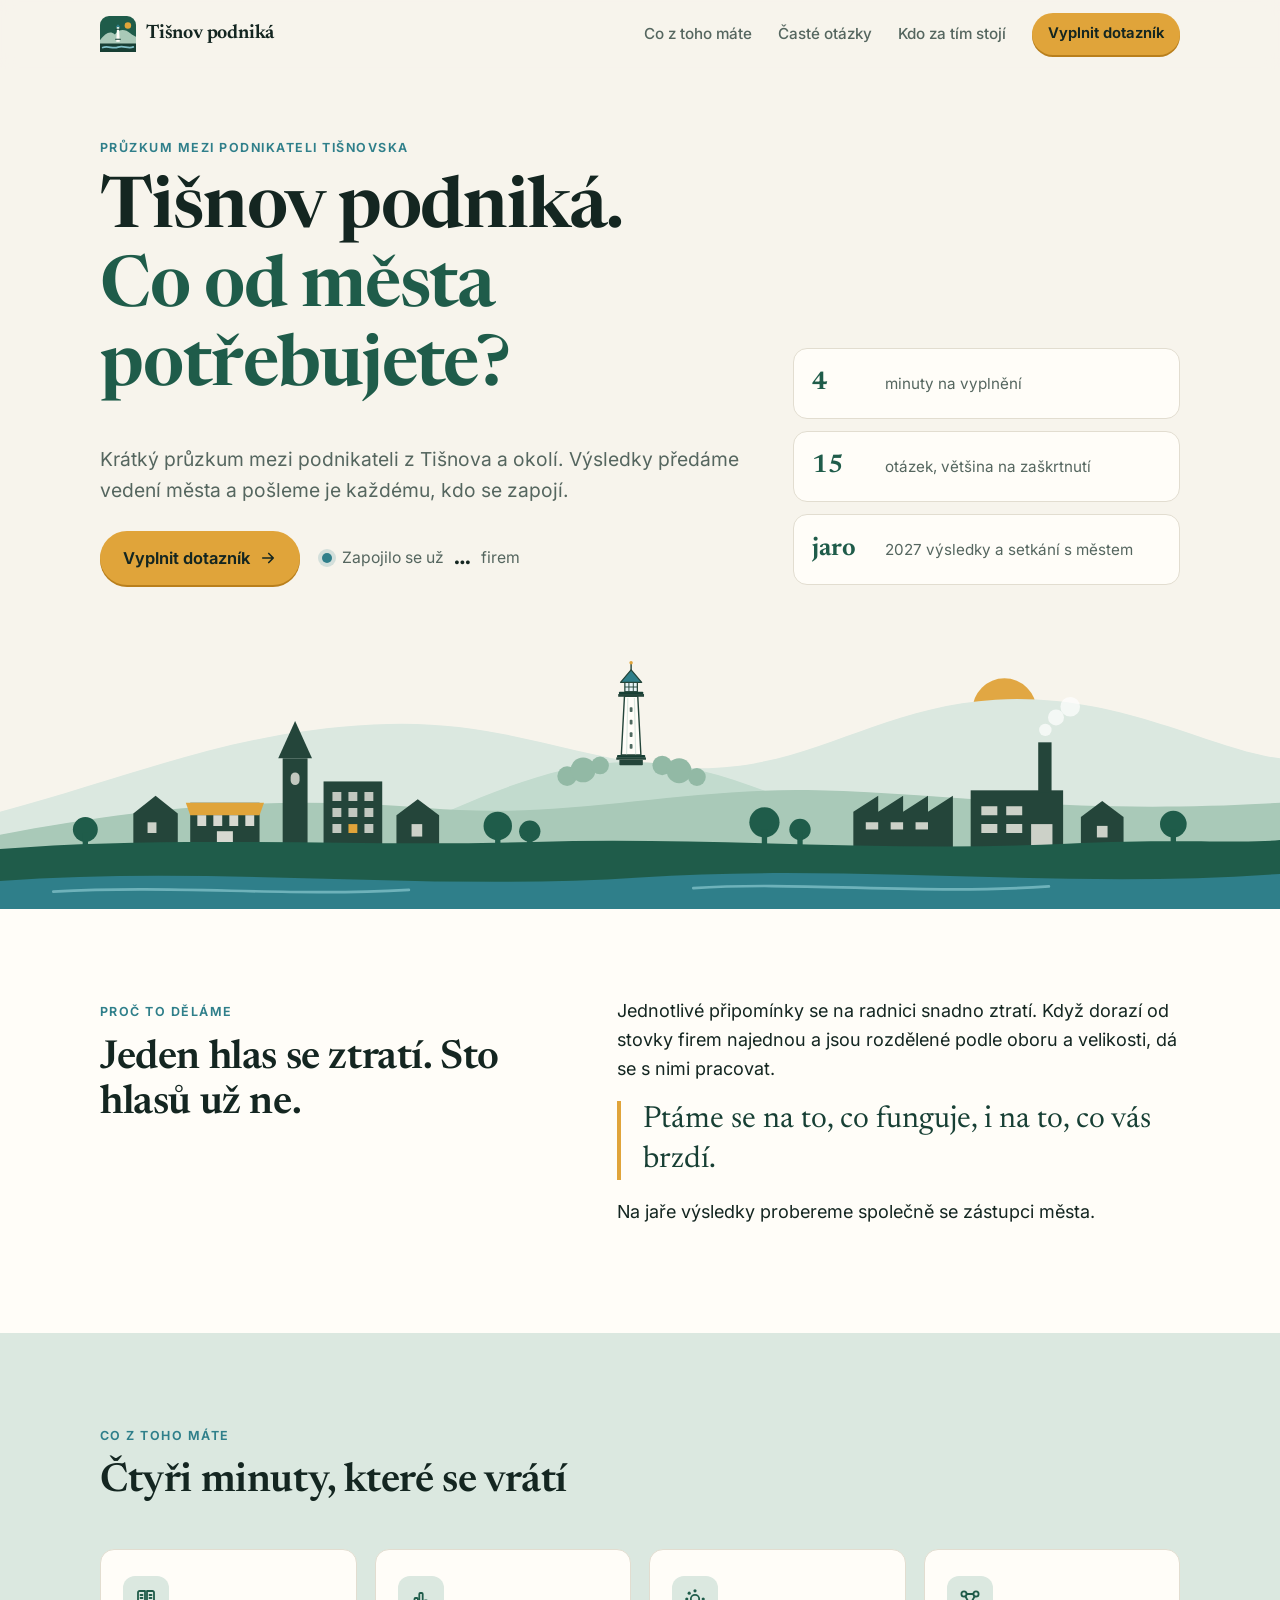
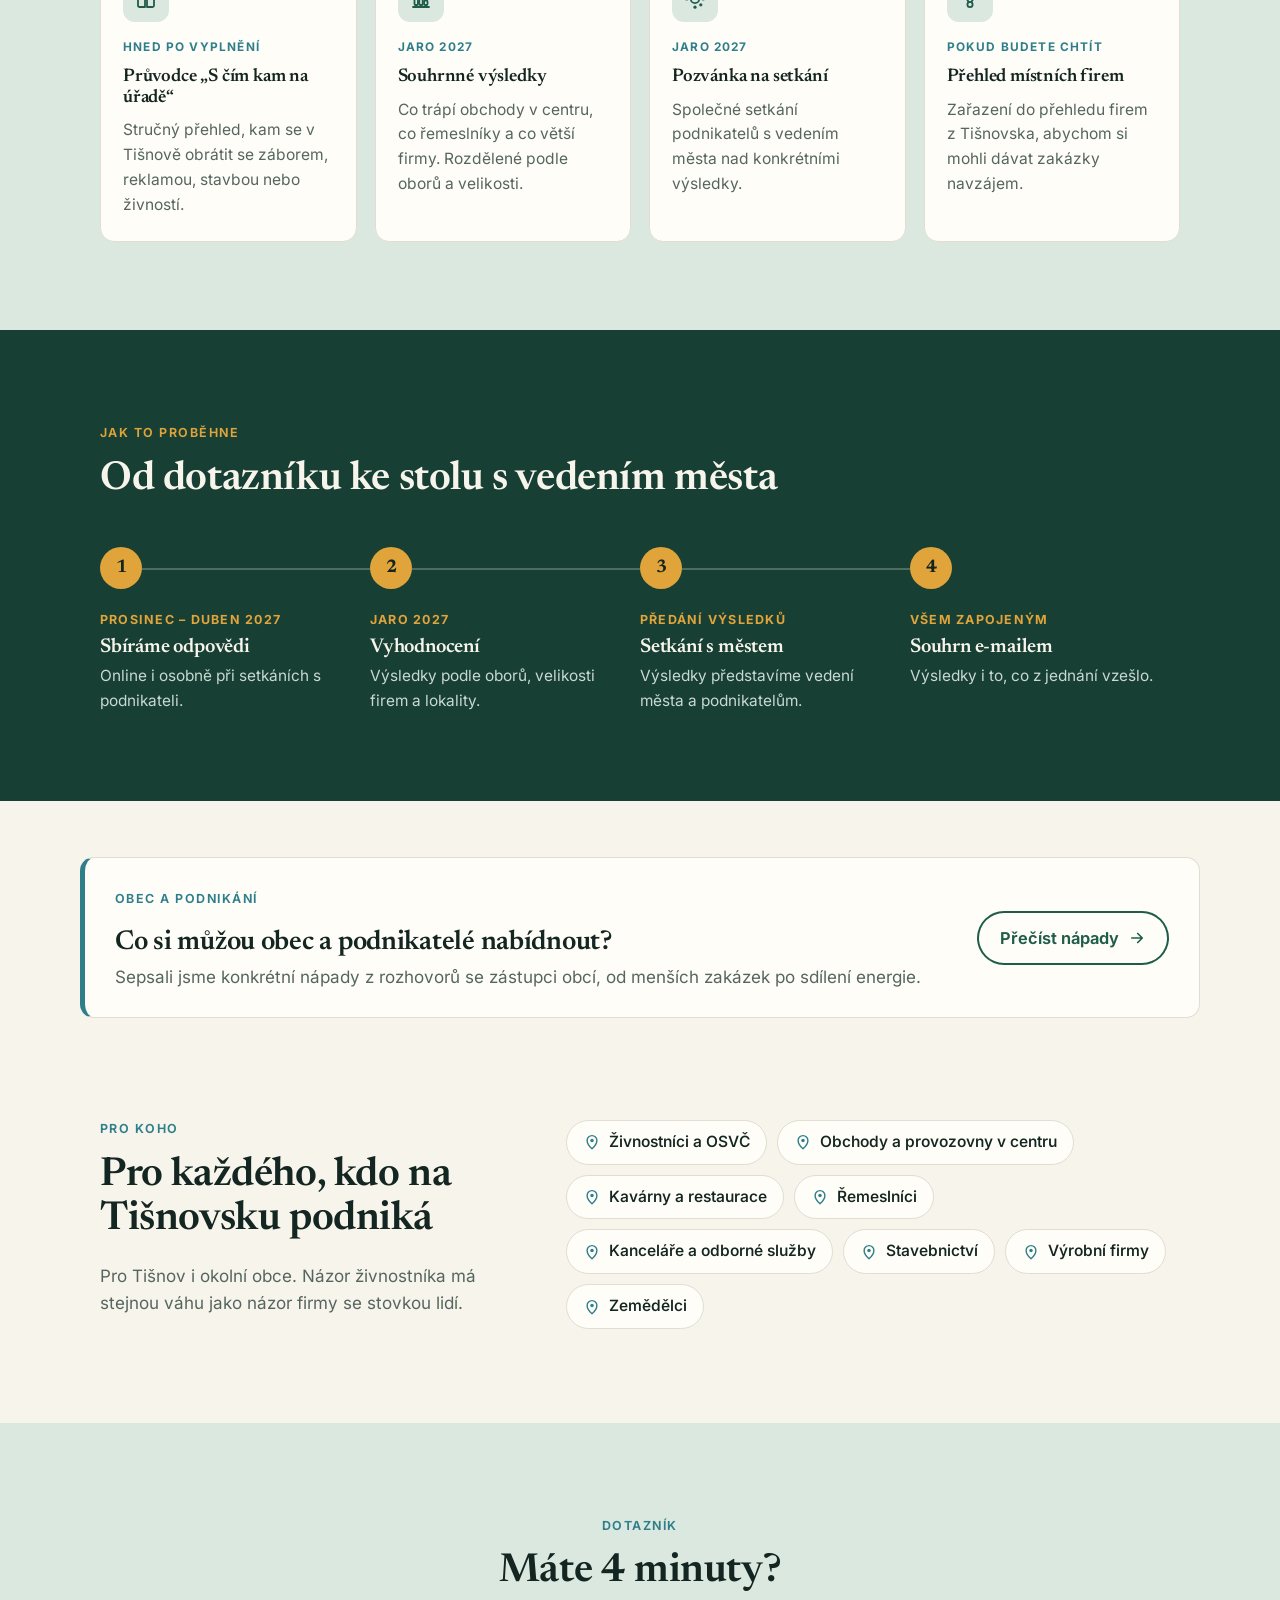
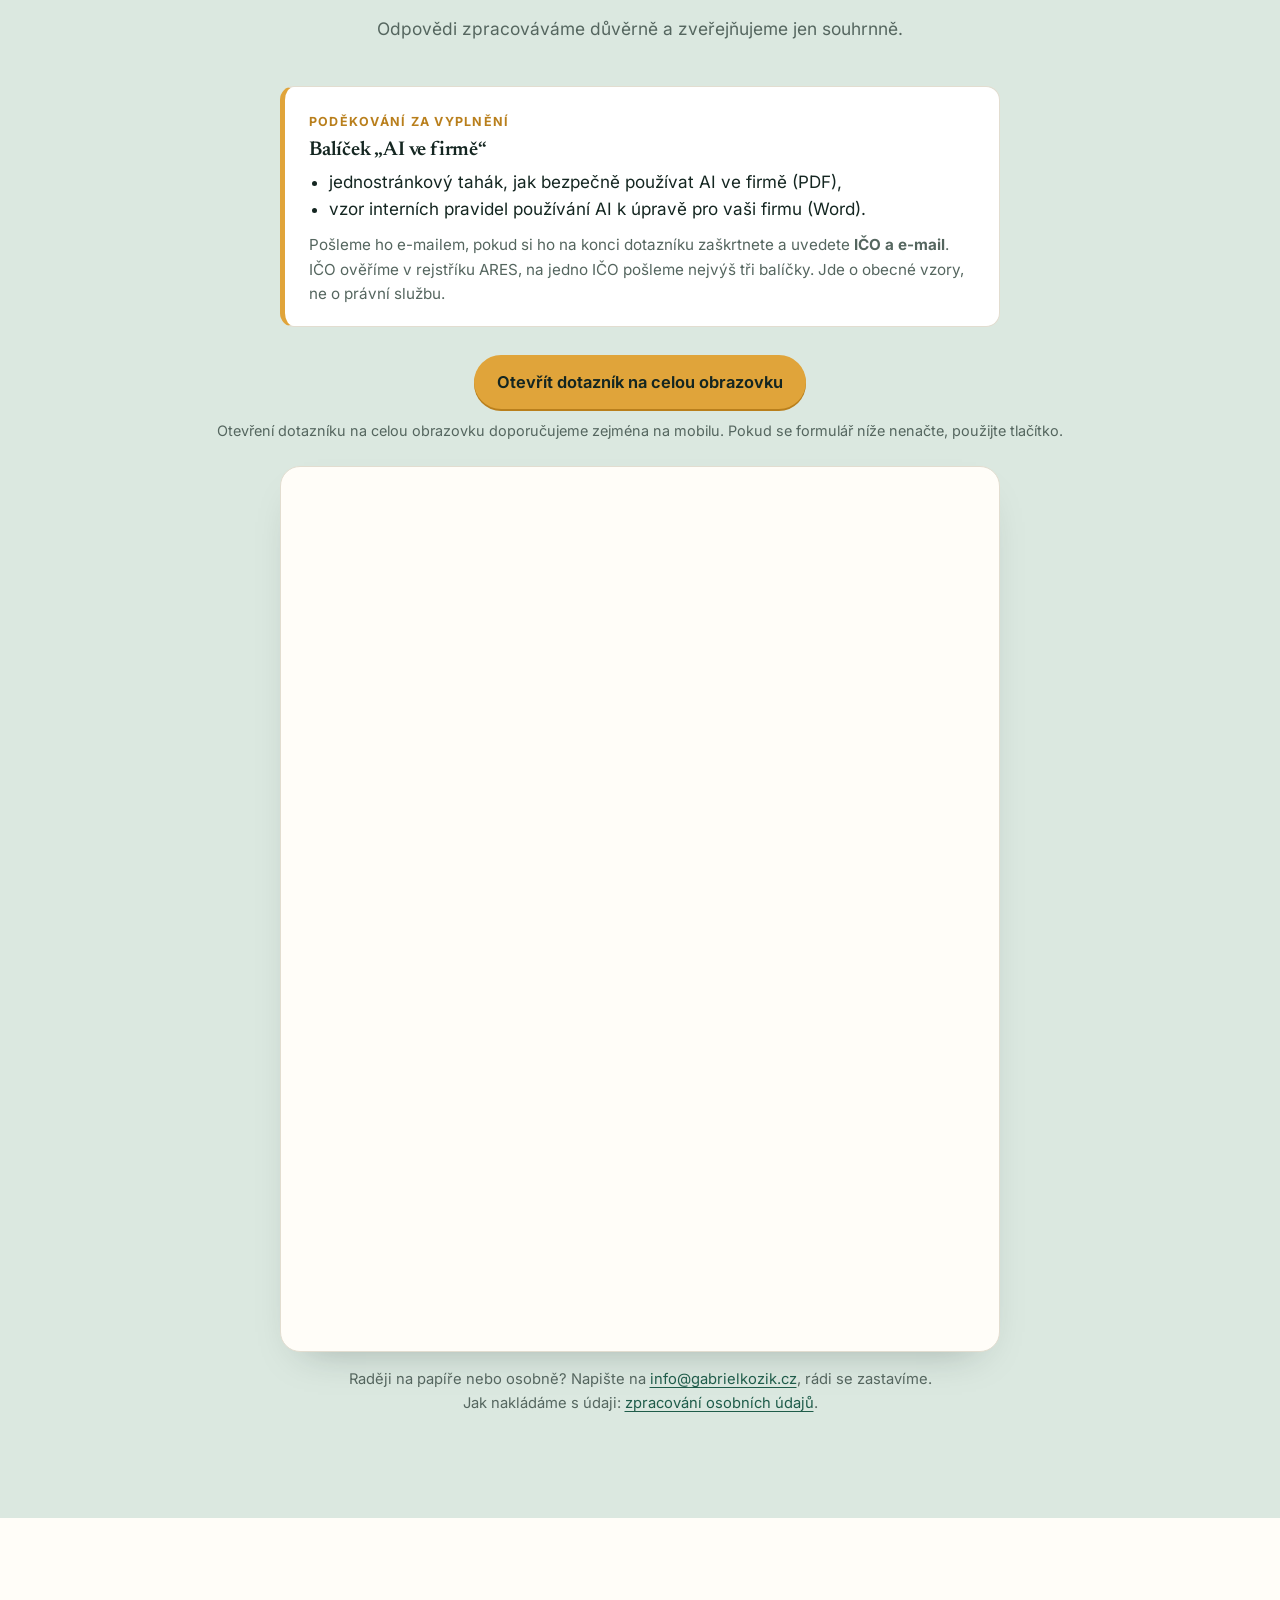
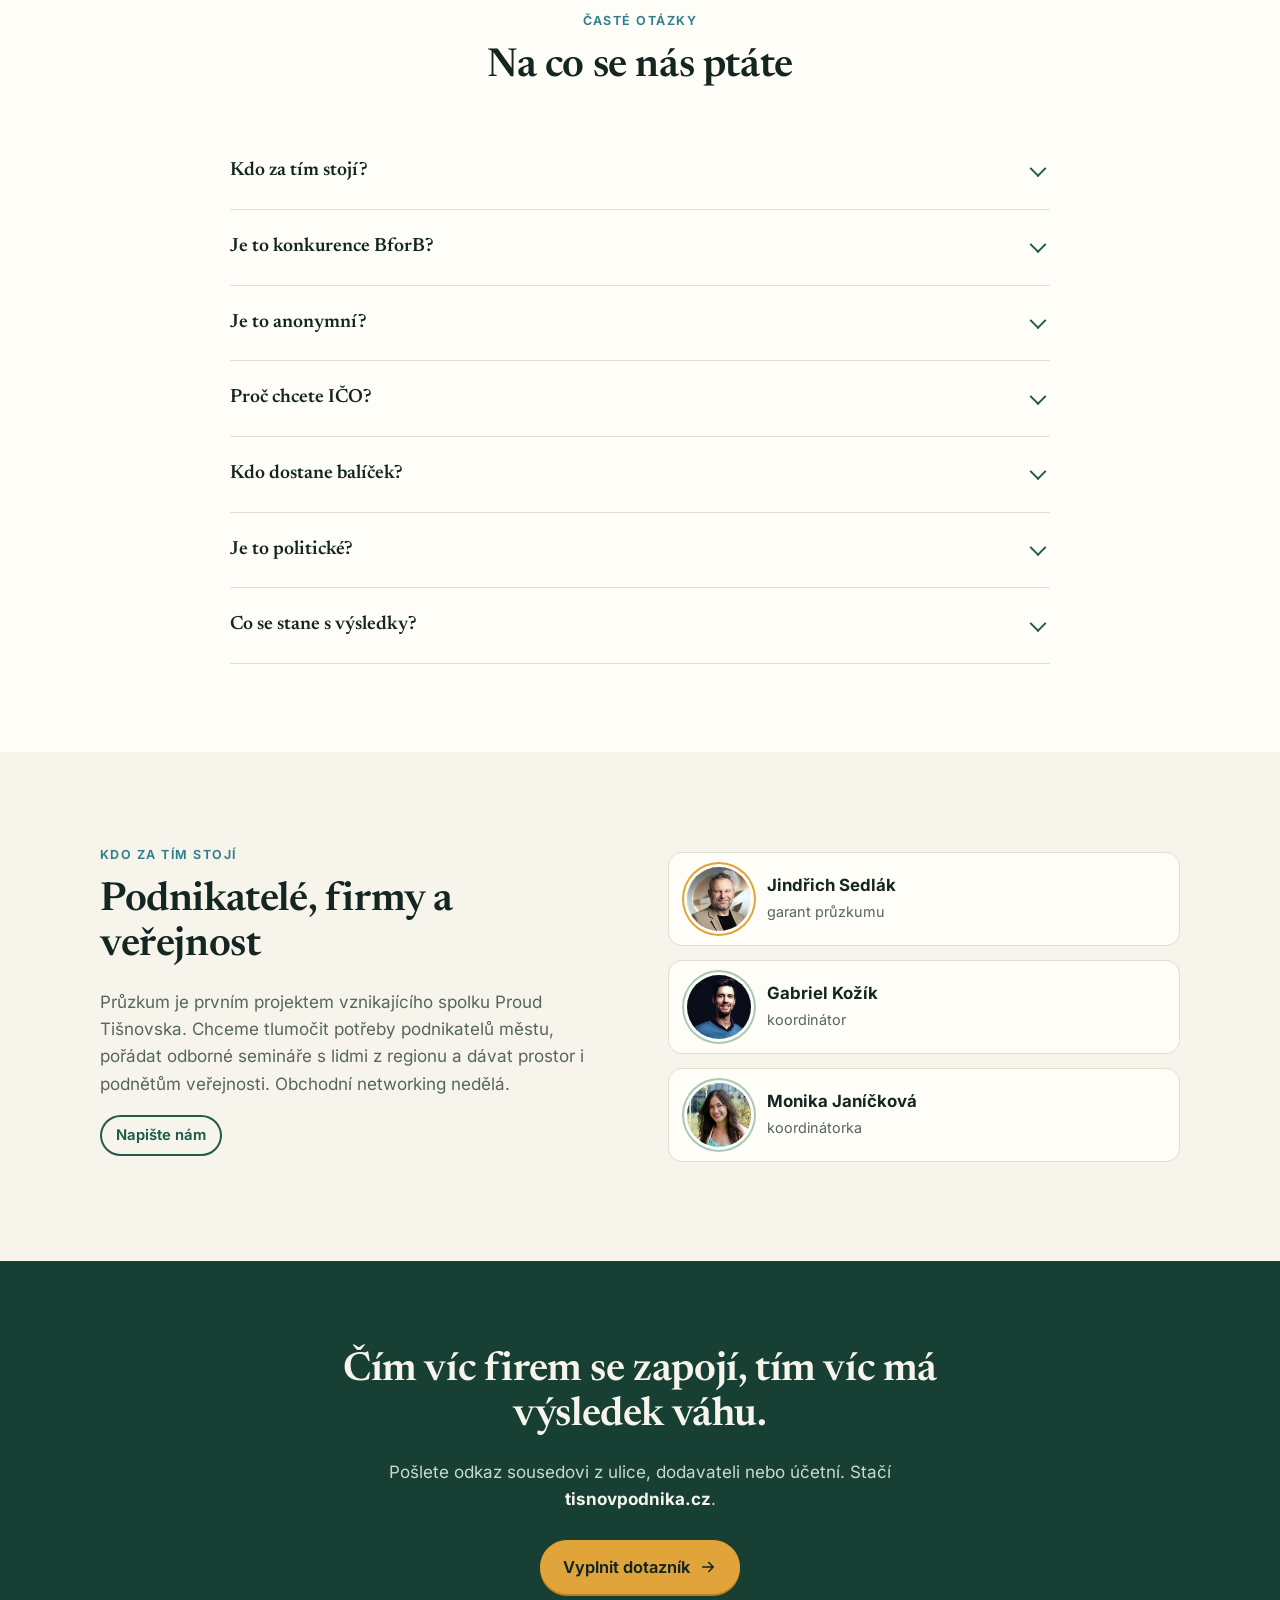
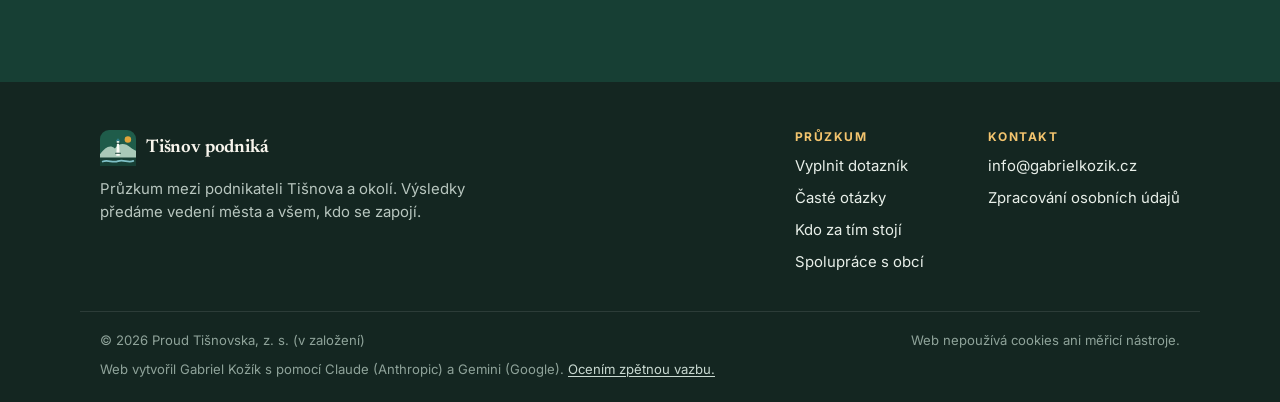
==== commit 029854ad: "4 minuty" ====
--- a/index.html
+++ b/index.html
@@ -83,7 +83,7 @@
         </div>
       </div>
       <ul class="facts" aria-label="Průzkum v číslech">
-        <li><b>5</b><span>minut na vyplnění</span></li>
+        <li><b>4</b><span>minuty na vyplnění</span></li>
         <li><b>15</b><span>otázek, většina na zaškrtnutí</span></li>
         <li><b>jaro</b><span>2027 výsledky a setkání s městem</span></li>
       </ul>
@@ -218,7 +218,7 @@
     <div class="wrap">
       <div class="section-head">
         <span class="eyebrow">Co z toho máte</span>
-        <h2 id="prinosy-title">Pět minut, které se vrátí</h2>
+        <h2 id="prinosy-title">Čtyři minuty, které se vrátí</h2>
       </div>
       <div class="cards">
         <article class="card">
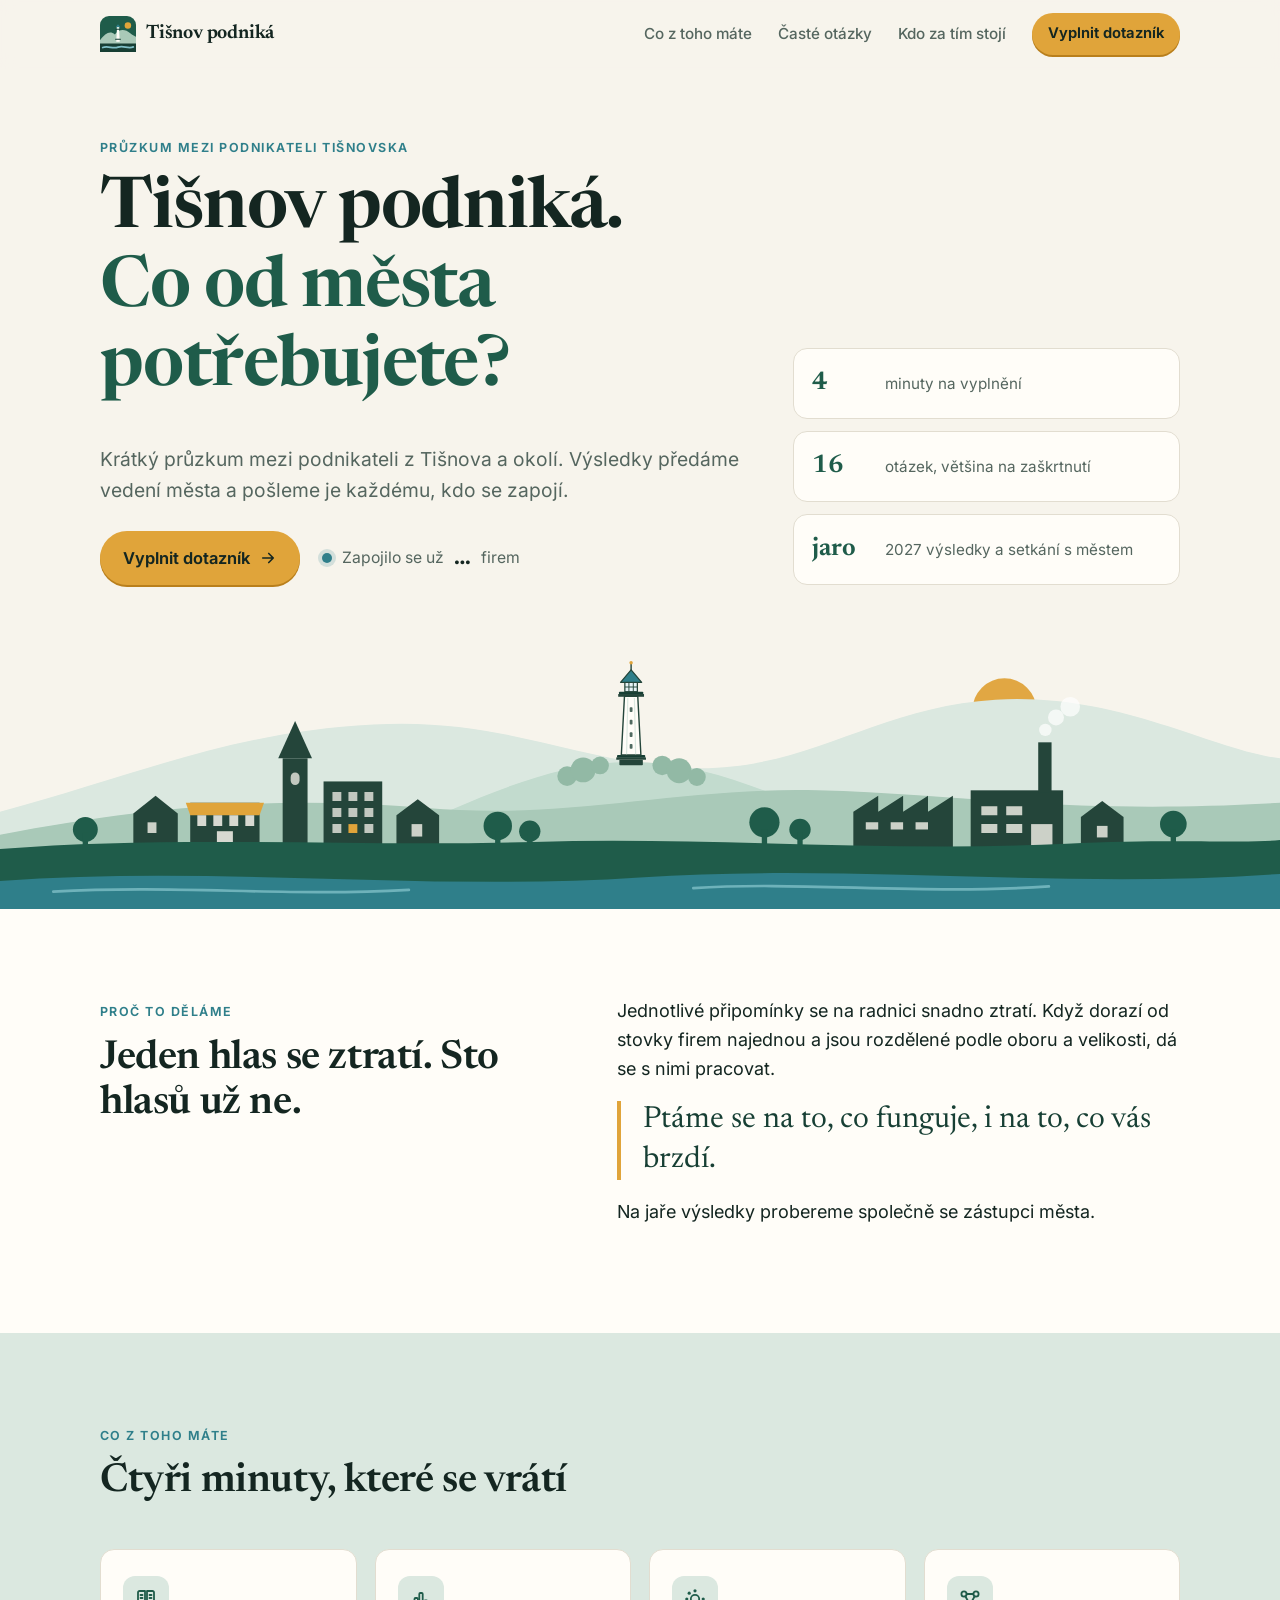
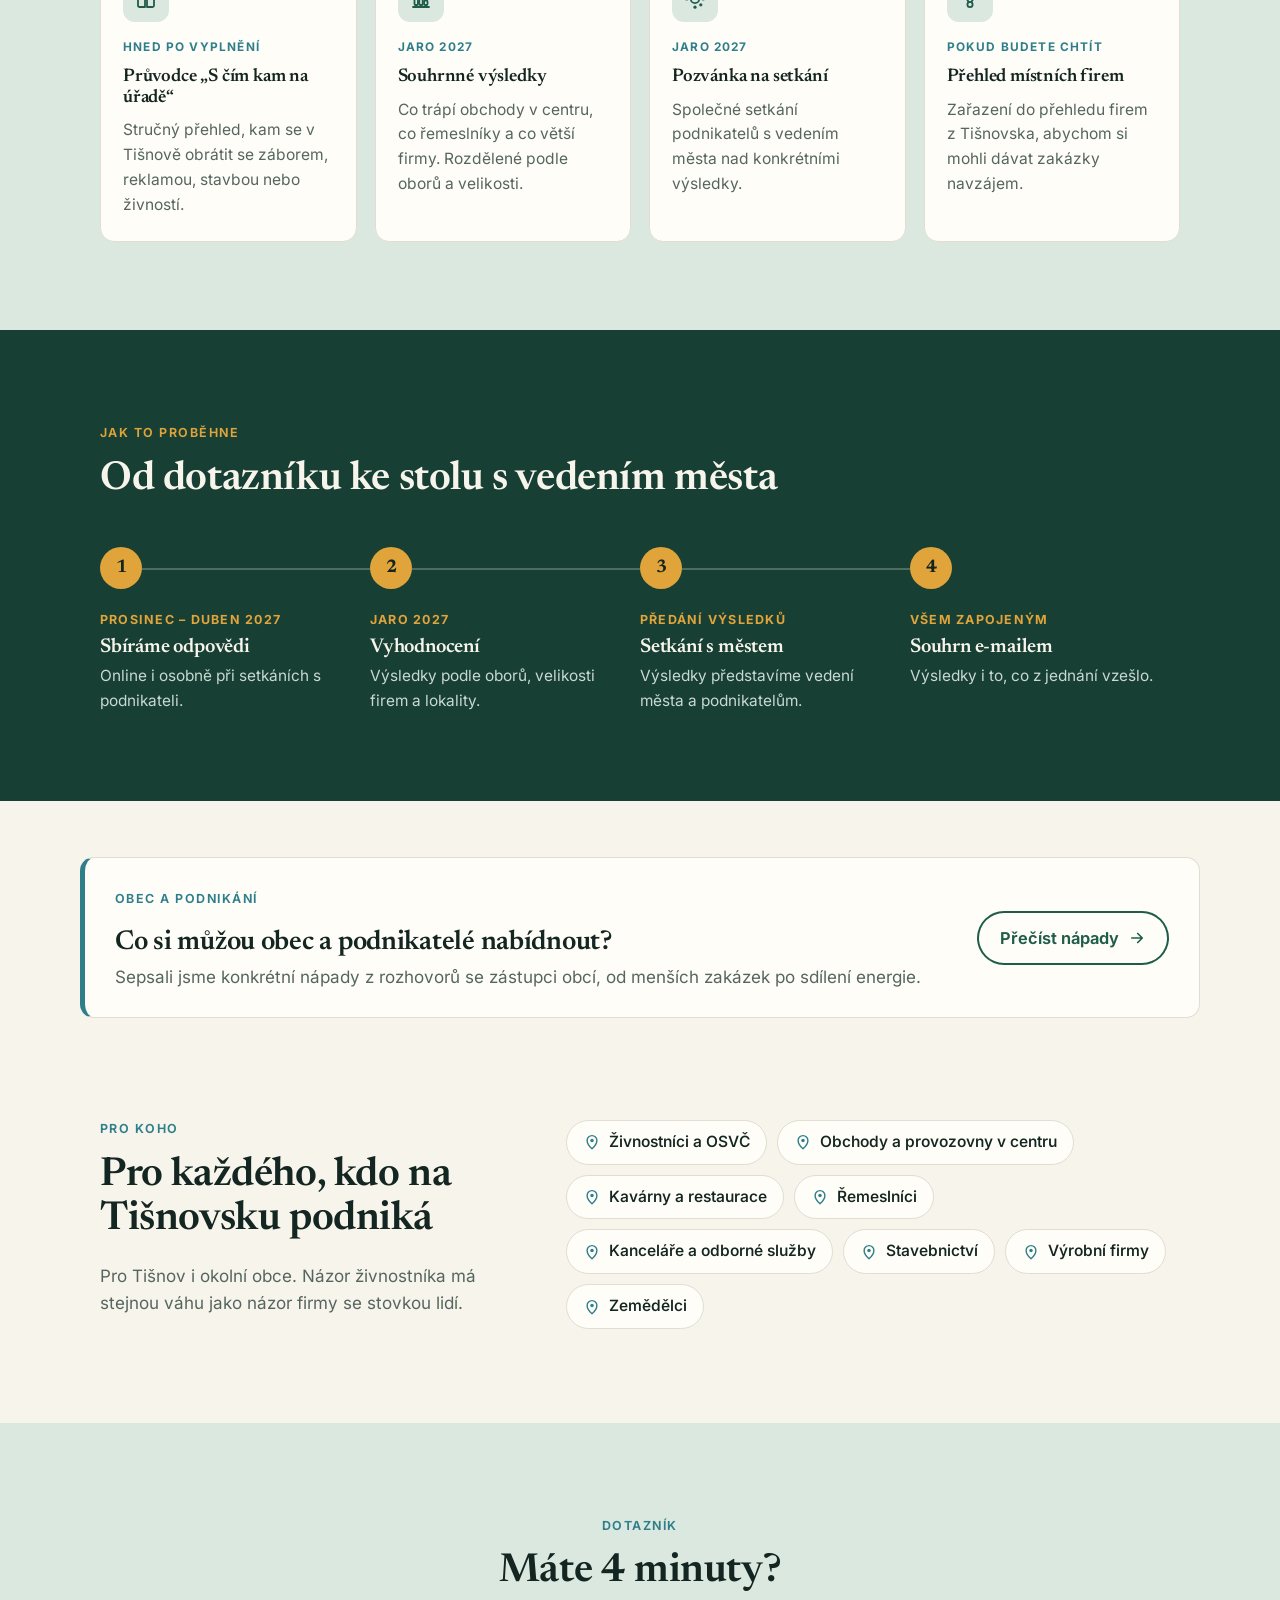
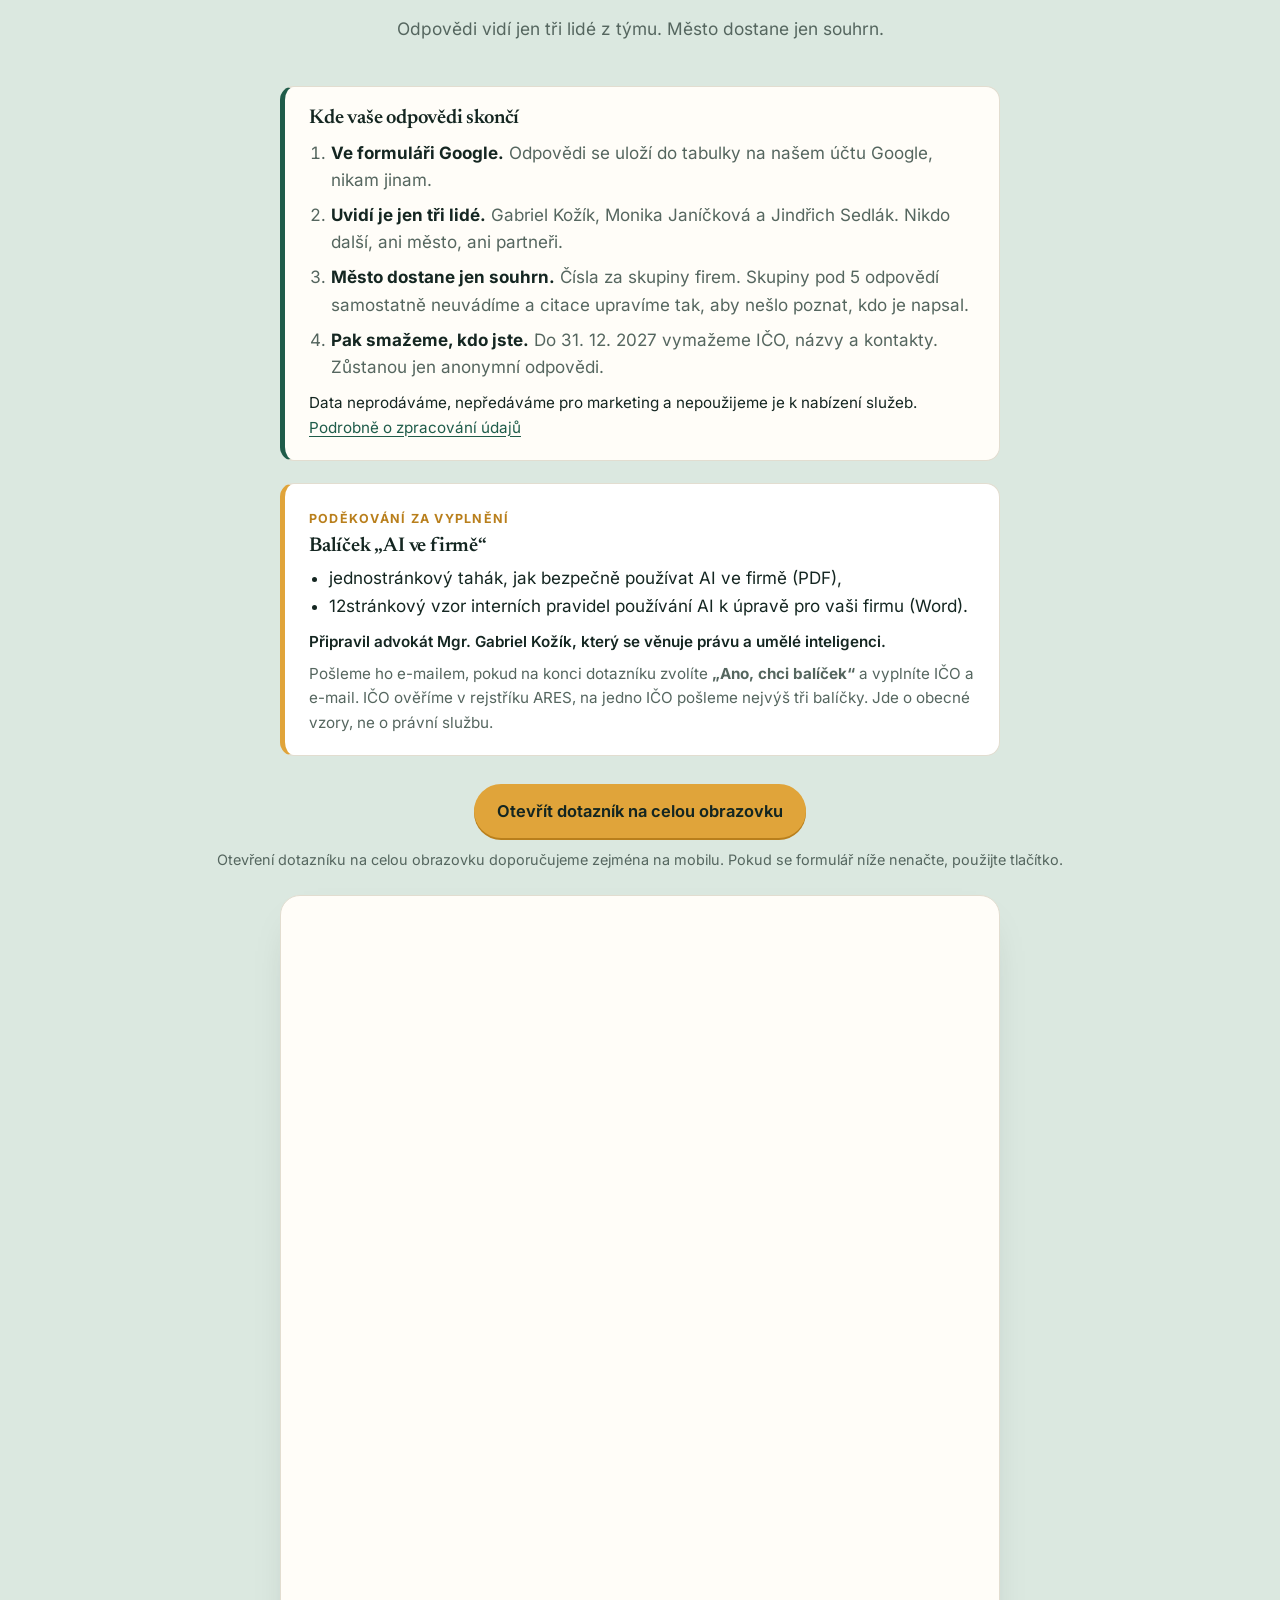
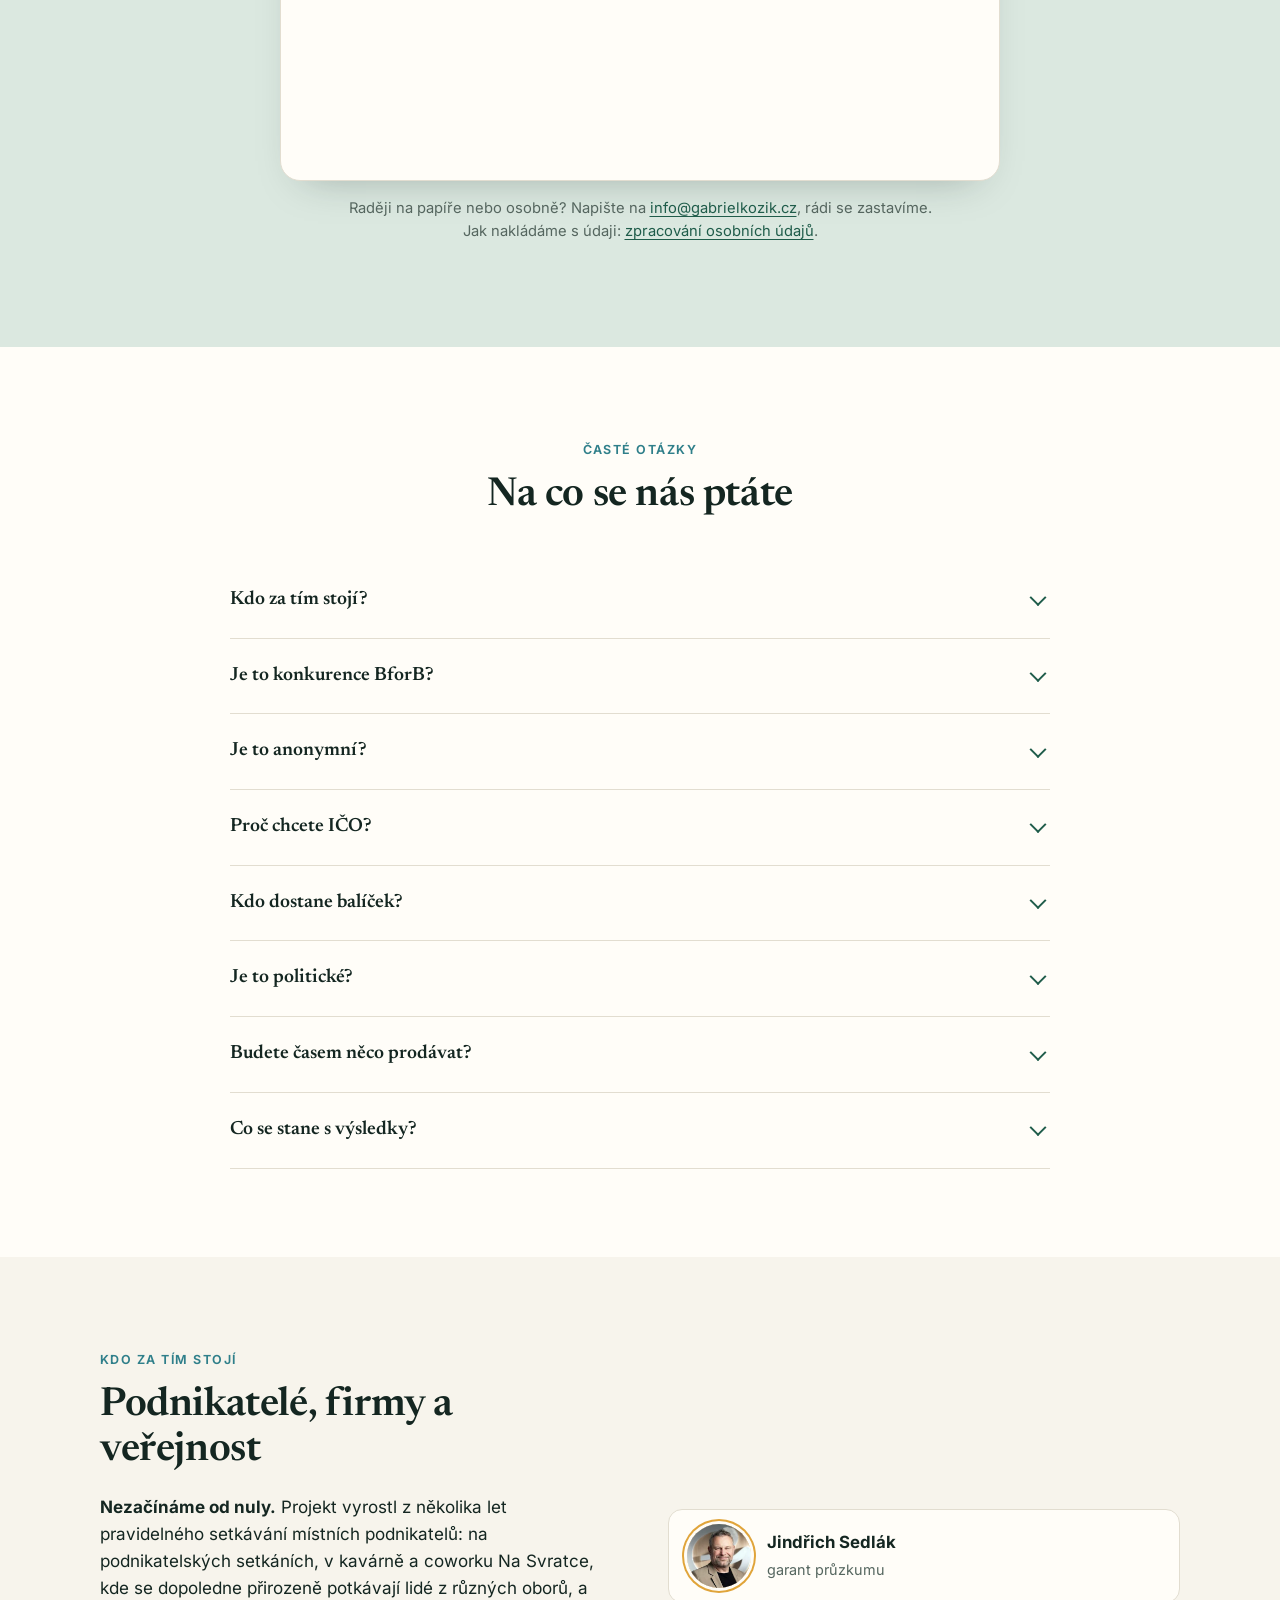
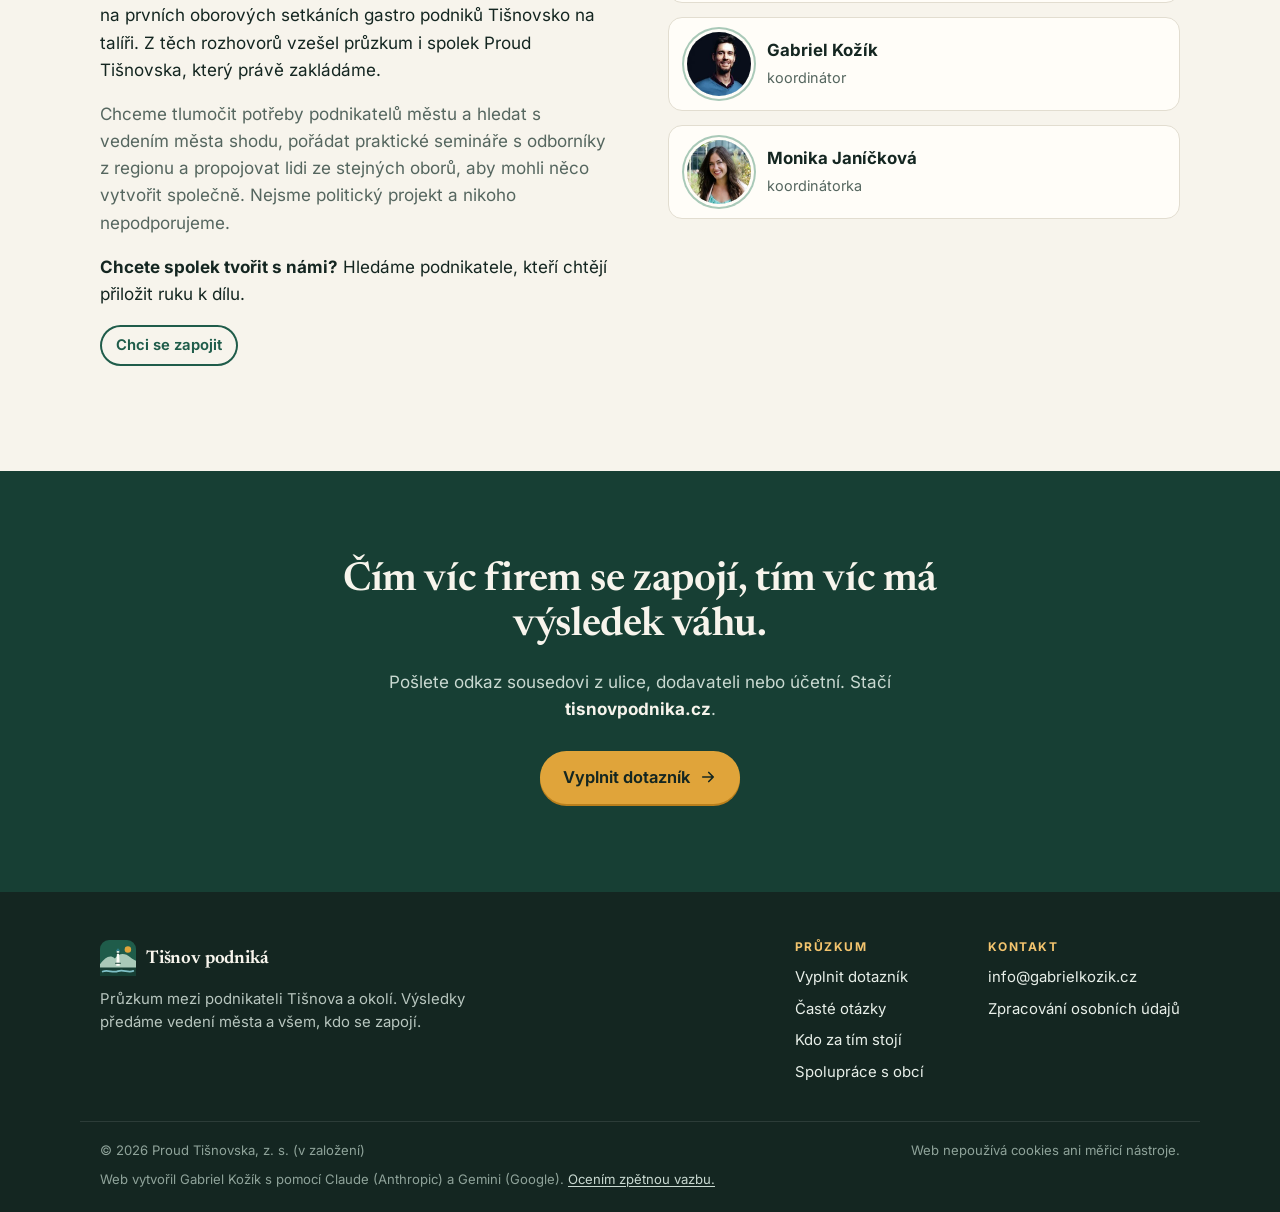
==== commit a3d13abc: "1" ====
--- a/index.html
+++ b/index.html
@@ -4,7 +4,7 @@
   <meta charset="utf-8">
   <meta name="viewport" content="width=device-width, initial-scale=1">
   <title>Tišnov podniká – průzkum mezi podnikateli Tišnovska</title>
-  <meta name="description" content="Krátký průzkum mezi podnikateli z Tišnova a okolí. 4 minuty, 15 otázek. Výsledky předáme vedení města a pošleme je každému, kdo se zapojí.">
+  <meta name="description" content="Krátký průzkum mezi podnikateli z Tišnova a okolí. 4 minuty, 16 otázek. Výsledky předáme vedení města a pošleme je každému, kdo se zapojí.">
   <link rel="canonical" href="https://tisnovpodnika.cz/">
   <meta name="theme-color" content="#173f34">
 
@@ -22,7 +22,7 @@
   <link rel="apple-touch-icon" href="assets/apple-touch-icon.png">
   <link rel="preload" href="assets/fonts/newsreader-latin-opsz-normal.woff2" as="font" type="font/woff2" crossorigin>
   <link rel="preload" href="assets/fonts/inter-latin-wght-normal.woff2" as="font" type="font/woff2" crossorigin>
-  <link rel="stylesheet" href="assets/styles.css?v=20261113b">
+  <link rel="stylesheet" href="assets/styles.css?v=20261113c">
 </head>
 <body>
 <a class="skip" href="#obsah">Přeskočit na obsah</a>
@@ -78,13 +78,16 @@
         <p class="lead">Krátký průzkum mezi podnikateli z Tišnova a okolí. Výsledky předáme vedení města a pošleme je každému, kdo se zapojí.</p>
         <div class="hero-actions">
           <a class="btn" href="#dotaznik">Vyplnit dotazník <svg aria-hidden="true"><use href="#i-arrow"/></svg></a>
-          <!-- Počítadlo: přepisovat ručně 1× týdně -->
+          <!-- Počítadlo: číslo z Apps Scriptu; pod prahem (scripts/counter.js, MIN_ZOBRAZIT) se ukáže „Zapojují se první firmy“ -->
           <span class="counter"><span class="dot"></span>Zapojilo se už <strong id="pocet-firem">…</strong> firem</span>
         </div>
       </div>
+      <!-- ZAPOJENÉ FIRMY: jen ty, které ve formuláři zaškrtly souhlas se zveřejněním názvu.
+           Doplň názvy oddělené „ · “ a smaž atribut hidden. -->
+      <p class="zapojeni" hidden><span>Už se zapojili:</span> [Firma A] · [Firma B] · [Firma C]</p>
       <ul class="facts" aria-label="Průzkum v číslech">
         <li><b>4</b><span>minuty na vyplnění</span></li>
-        <li><b>15</b><span>otázek, většina na zaškrtnutí</span></li>
+        <li><b>16</b><span>otázek, většina na zaškrtnutí</span></li>
         <li><b>jaro</b><span>2027 výsledky a setkání s městem</span></li>
       </ul>
     </div>
@@ -304,16 +307,27 @@
       <div class="section-head" style="margin-left:auto;margin-right:auto;text-align:center">
         <span class="eyebrow">Dotazník</span>
         <h2 id="dotaznik-title">Máte 4 minuty?</h2>
-        <p>Odpovědi zpracováváme důvěrně a zveřejňujeme jen souhrnně.</p>
+        <p>Odpovědi vidí jen tři lidé z týmu. Město dostane jen souhrn.</p>
+      </div>
+      <div class="data-path" aria-labelledby="data-title">
+        <h3 id="data-title">Kde vaše odpovědi skončí</h3>
+        <ol>
+          <li><b>Ve formuláři Google.</b> Odpovědi se uloží do tabulky na našem účtu Google, nikam jinam.</li>
+          <li><b>Uvidí je jen tři lidé.</b> Gabriel Kožík, Monika Janíčková a Jindřich Sedlák. Nikdo další, ani město, ani partneři.</li>
+          <li><b>Město dostane jen souhrn.</b> Čísla za skupiny firem. Skupiny pod 5 odpovědí samostatně neuvádíme a citace upravíme tak, aby nešlo poznat, kdo je napsal.</li>
+          <li><b>Pak smažeme, kdo jste.</b> Do 31. 12. 2027 vymažeme IČO, názvy a kontakty. Zůstanou jen anonymní odpovědi.</li>
+        </ol>
+        <p>Data neprodáváme, nepředáváme pro marketing a nepoužijeme je k nabízení služeb. <a href="zpracovani-udaju.html">Podrobně o zpracování údajů</a></p>
       </div>
       <aside class="bonus" aria-labelledby="bonus-title">
         <span class="bonus-tag">Poděkování za vyplnění</span>
         <h3 id="bonus-title">Balíček „AI ve firmě“</h3>
         <ul>
           <li>jednostránkový tahák, jak bezpečně používat AI ve firmě (PDF),</li>
-          <li>vzor interních pravidel používání AI k úpravě pro vaši firmu (Word).</li>
+          <li>12stránkový vzor interních pravidel používání AI k úpravě pro vaši firmu (Word).</li>
         </ul>
-        <p>Pošleme ho e-mailem, pokud si ho na konci dotazníku zaškrtnete a uvedete <b>IČO a e-mail</b>. IČO ověříme v rejstříku ARES, na jedno IČO pošleme nejvýš tři balíčky. Jde o obecné vzory, ne o právní službu.</p>
+        <p class="bonus-author">Připravil advokát Mgr. Gabriel Kožík, který se věnuje právu a umělé inteligenci.</p>
+        <p>Pošleme ho e-mailem, pokud na konci dotazníku zvolíte <b>„Ano, chci balíček“</b> a vyplníte IČO a e-mail. IČO ověříme v rejstříku ARES, na jedno IČO pošleme nejvýš tři balíčky. Jde o obecné vzory, ne o právní službu.</p>
       </aside>
       <div class="form-actions">
         <a class="btn" href="https://docs.google.com/forms/d/e/1FAIpQLSfd_j7xZmK52_cejAnsFtzk-m5cvb_ZTknBNj3Xup1VNatrFA/viewform" target="_blank" rel="noopener">Otevřít dotazník na celou obrazovku</a>
@@ -352,11 +366,15 @@
         </details>
         <details>
           <summary>Kdo dostane balíček?</summary>
-          <p>Každý, kdo dotazník vyplní, na konci si balíček zaškrtne a uvede IČO a e-mail. IČO ověříme ve veřejném rejstříku ARES. Na jedno IČO pošleme nejvýš tři balíčky. Balíček odejde automaticky obvykle do pár minut, jinak do týdne.</p>
+          <p>Každý, kdo dotazník vyplní, na konci zvolí „Ano, chci balíček“ a vyplní IČO a e-mail. IČO ověříme ve veřejném rejstříku ARES. Na jedno IČO pošleme nejvýš tři balíčky. Balíček odejde automaticky obvykle do pár minut, jinak do týdne.</p>
         </details>
         <details>
           <summary>Je to politické?</summary>
-          <p>Ne. Ptáme se stejně na to, co funguje, i na to, co ne. Výsledky dostane vedení města dřív než veřejnost.</p>
+          <p>Ne. Nepodporujeme žádnou stranu ani kandidáta. Na radnici nejdeme bojovat, ale hledat shodu. Ptáme se stejně na to, co funguje, i na to, co ne. Výsledky dostane vedení města dřív než veřejnost.</p>
+        </details>
+        <details>
+          <summary>Budete časem něco prodávat?</summary>
+          <p>Spolek bude mít členské příspěvky a některé akce, třeba odborné semináře, budou placené, protože stojí peníze. Průzkum, jeho výsledky a setkání s městem zůstanou zdarma. Vyplněním dotazníku se k ničemu nezavazujete a nikdo vám kvůli němu nebude nic nabízet.</p>
         </details>
         <details>
           <summary>Co se stane s výsledky?</summary>
@@ -365,6 +383,22 @@
         </div>
     </div>
   </section>
+
+  <!-- VIDEO: až bude hotové, ulož assets/video/uvod.mp4 (do 20 MB), náhled assets/video/uvod.jpg
+       a titulky assets/video/uvod.vtt, pak odkomentuj blok níže.
+  <section class="video-sec" aria-labelledby="video-title">
+    <div class="wrap">
+      <div class="section-head" style="margin-left:auto;margin-right:auto;text-align:center">
+        <span class="eyebrow">Proč to děláme</span>
+        <h2 id="video-title">Za minutu vysvětlíme proč</h2>
+      </div>
+      <video class="intro-video" controls preload="none" playsinline poster="assets/video/uvod.jpg">
+        <source src="assets/video/uvod.mp4" type="video/mp4">
+        <track kind="captions" src="assets/video/uvod.vtt" srclang="cs" label="Čeština" default>
+      </video>
+    </div>
+  </section>
+  -->
 
   <!-- KDO -->
   <section id="kdo" aria-labelledby="kdo-title">
@@ -372,8 +406,10 @@
       <div>
         <span class="eyebrow">Kdo za tím stojí</span>
         <h2 id="kdo-title">Podnikatelé, firmy a veřejnost</h2>
-        <p style="color:var(--muted)">Průzkum je prvním projektem vznikajícího spolku Proud Tišnovska. Chceme tlumočit potřeby podnikatelů městu, pořádat odborné semináře s lidmi z regionu a dávat prostor i podnětům veřejnosti. Obchodní networking nedělá.</p>
-        <p><a class="btn btn--ghost btn--small" href="mailto:info@gabrielkozik.cz">Napište nám</a></p>
+        <p><b>Nezačínáme od nuly.</b> Projekt vyrostl z několika let pravidelného setkávání místních podnikatelů: na podnikatelských setkáních, v kavárně a coworku Na Svratce, kde se dopoledne přirozeně potkávají lidé z různých oborů, a na prvních oborových setkáních gastro podniků Tišnovsko na talíři. Z těch rozhovorů vzešel průzkum i spolek Proud Tišnovska, který právě zakládáme.</p>
+        <p style="color:var(--muted)">Chceme tlumočit potřeby podnikatelů městu a hledat s vedením města shodu, pořádat praktické semináře s odborníky z regionu a propojovat lidi ze stejných oborů, aby mohli něco vytvořit společně. Nejsme politický projekt a nikoho nepodporujeme.</p>
+        <p><b>Chcete spolek tvořit s námi?</b> Hledáme podnikatele, kteří chtějí přiložit ruku k dílu.</p>
+        <p><a class="btn btn--ghost btn--small" href="mailto:info@gabrielkozik.cz?subject=Chci%20se%20zapojit%20do%20spolku%20Proud%20Ti%C5%A1novska">Chci se zapojit</a></p>
       </div>
       <ul class="people">
         <li><img class="avatar-img" src="assets/img/jindrich-sedlak.webp" width="64" height="64" alt="Jindřich Sedlák" loading="lazy"><div><b>Jindřich Sedlák</b><small>garant průzkumu</small></div></li>
@@ -430,6 +466,6 @@
   })();
 </script>
 
-<script src="scripts/counter.js?v=20261112c" defer></script>
+<script src="scripts/counter.js?v=20261113c" defer></script>
 </body>
 </html>
--- a/assets/styles.css
+++ b/assets/styles.css
@@ -281,6 +281,22 @@
 .site-footer .footer-credit { flex-basis: 100%; }
 .site-footer .footer-credit a { color: #c9d9d1; text-decoration: underline; text-underline-offset: 2px; }
 
+/* Kde data skončí */
+.data-path { max-width: 720px; margin: 0 auto 22px; padding: 20px 24px; background: var(--card);
+  border: 1px solid var(--line); border-left: 5px solid var(--green); border-radius: var(--radius); }
+.data-path h3 { margin: 0 0 10px; }
+.data-path ol { margin: 0 0 10px; padding-left: 1.3em; display: grid; gap: 8px; }
+.data-path li { color: var(--muted); }
+.data-path li b { color: var(--ink); }
+.data-path p { margin: 0; font-size: .95rem; }
+@media (max-width: 640px) { .data-path { padding: 16px; } }
+.bonus .bonus-author { color: var(--ink); font-weight: 600; margin: 0 0 8px; }
+
+/* Zapojené firmy a video */
+.zapojeni { margin: 0 0 14px; font-size: .95rem; color: var(--muted); }
+.zapojeni span { font-weight: 700; color: var(--ink); margin-right: 4px; }
+.intro-video { display: block; width: 100%; max-width: 820px; margin: 0 auto; border-radius: var(--radius); background: #000; aspect-ratio: 16 / 9; }
+
 /* Upoutávka na podstránku Spolupráce s obcí */
 .teaser { padding-top: 0; padding-bottom: 0; }
 .teaser-band {
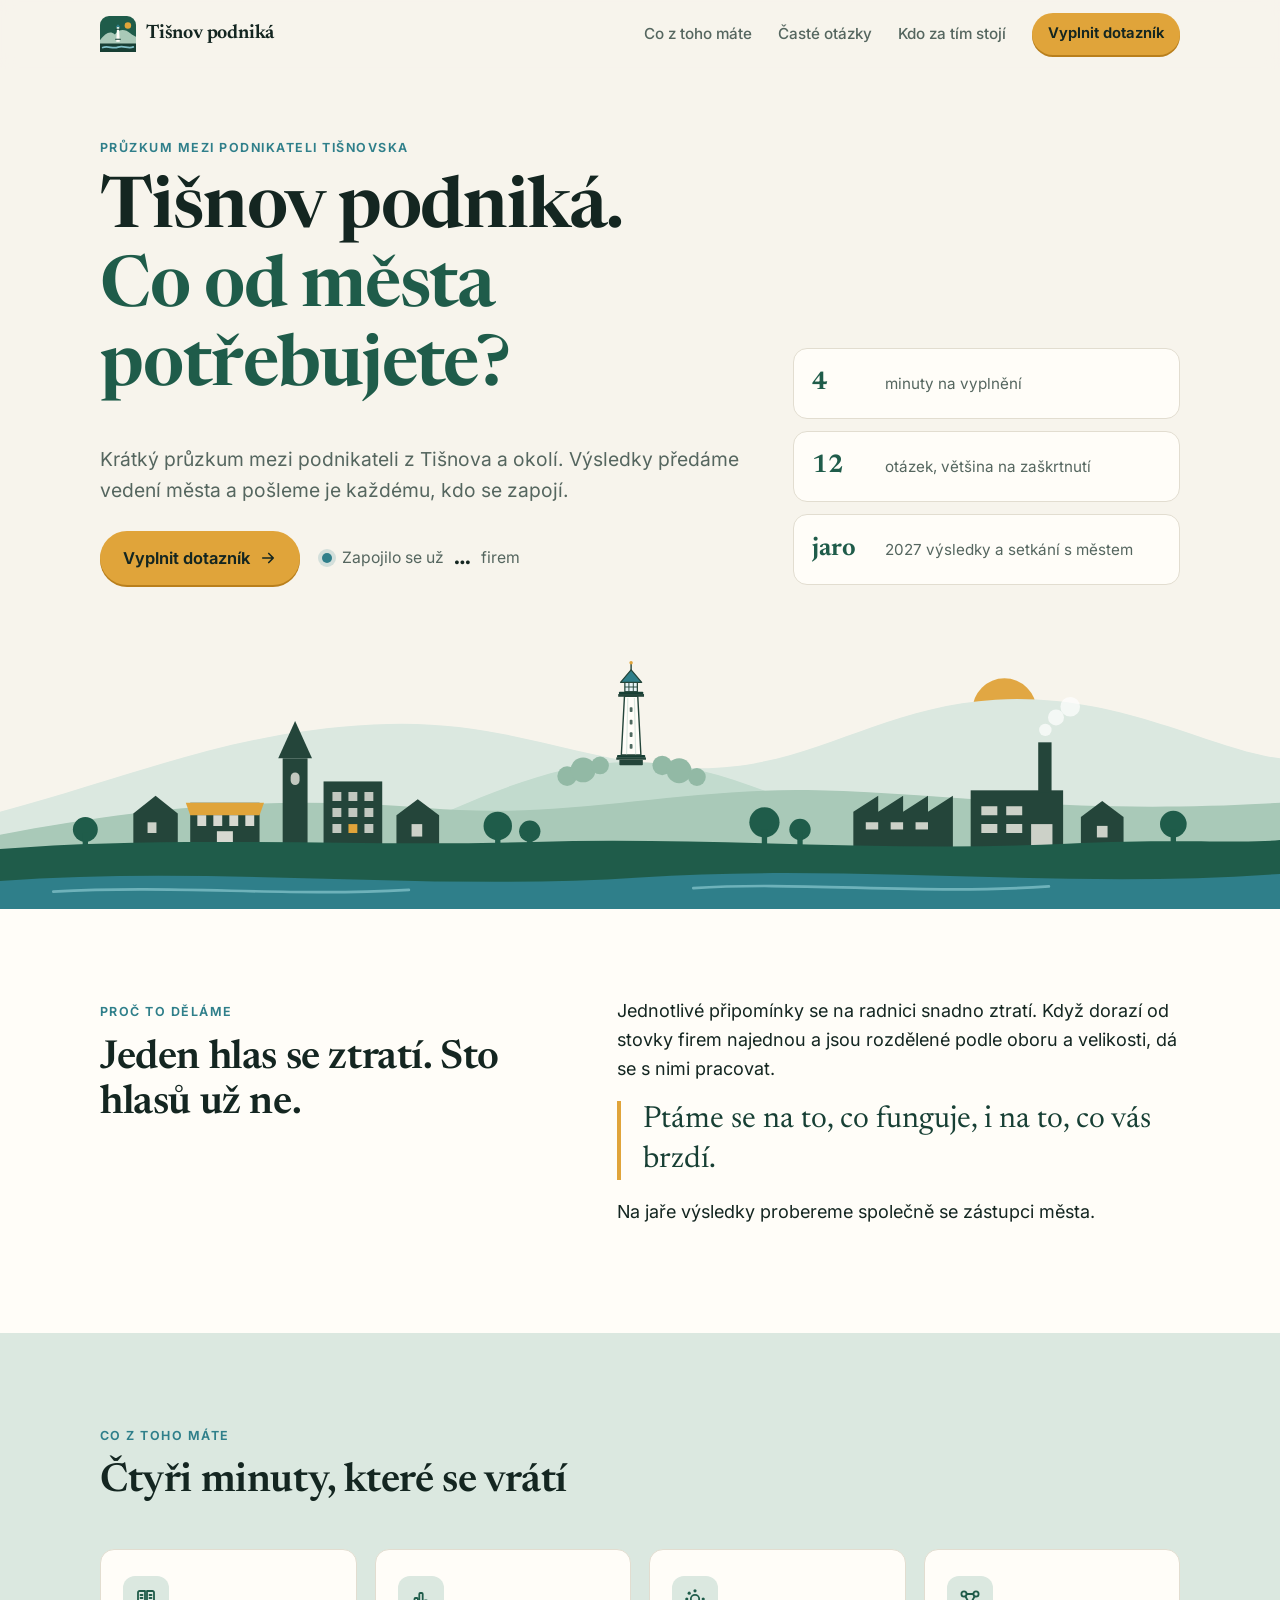
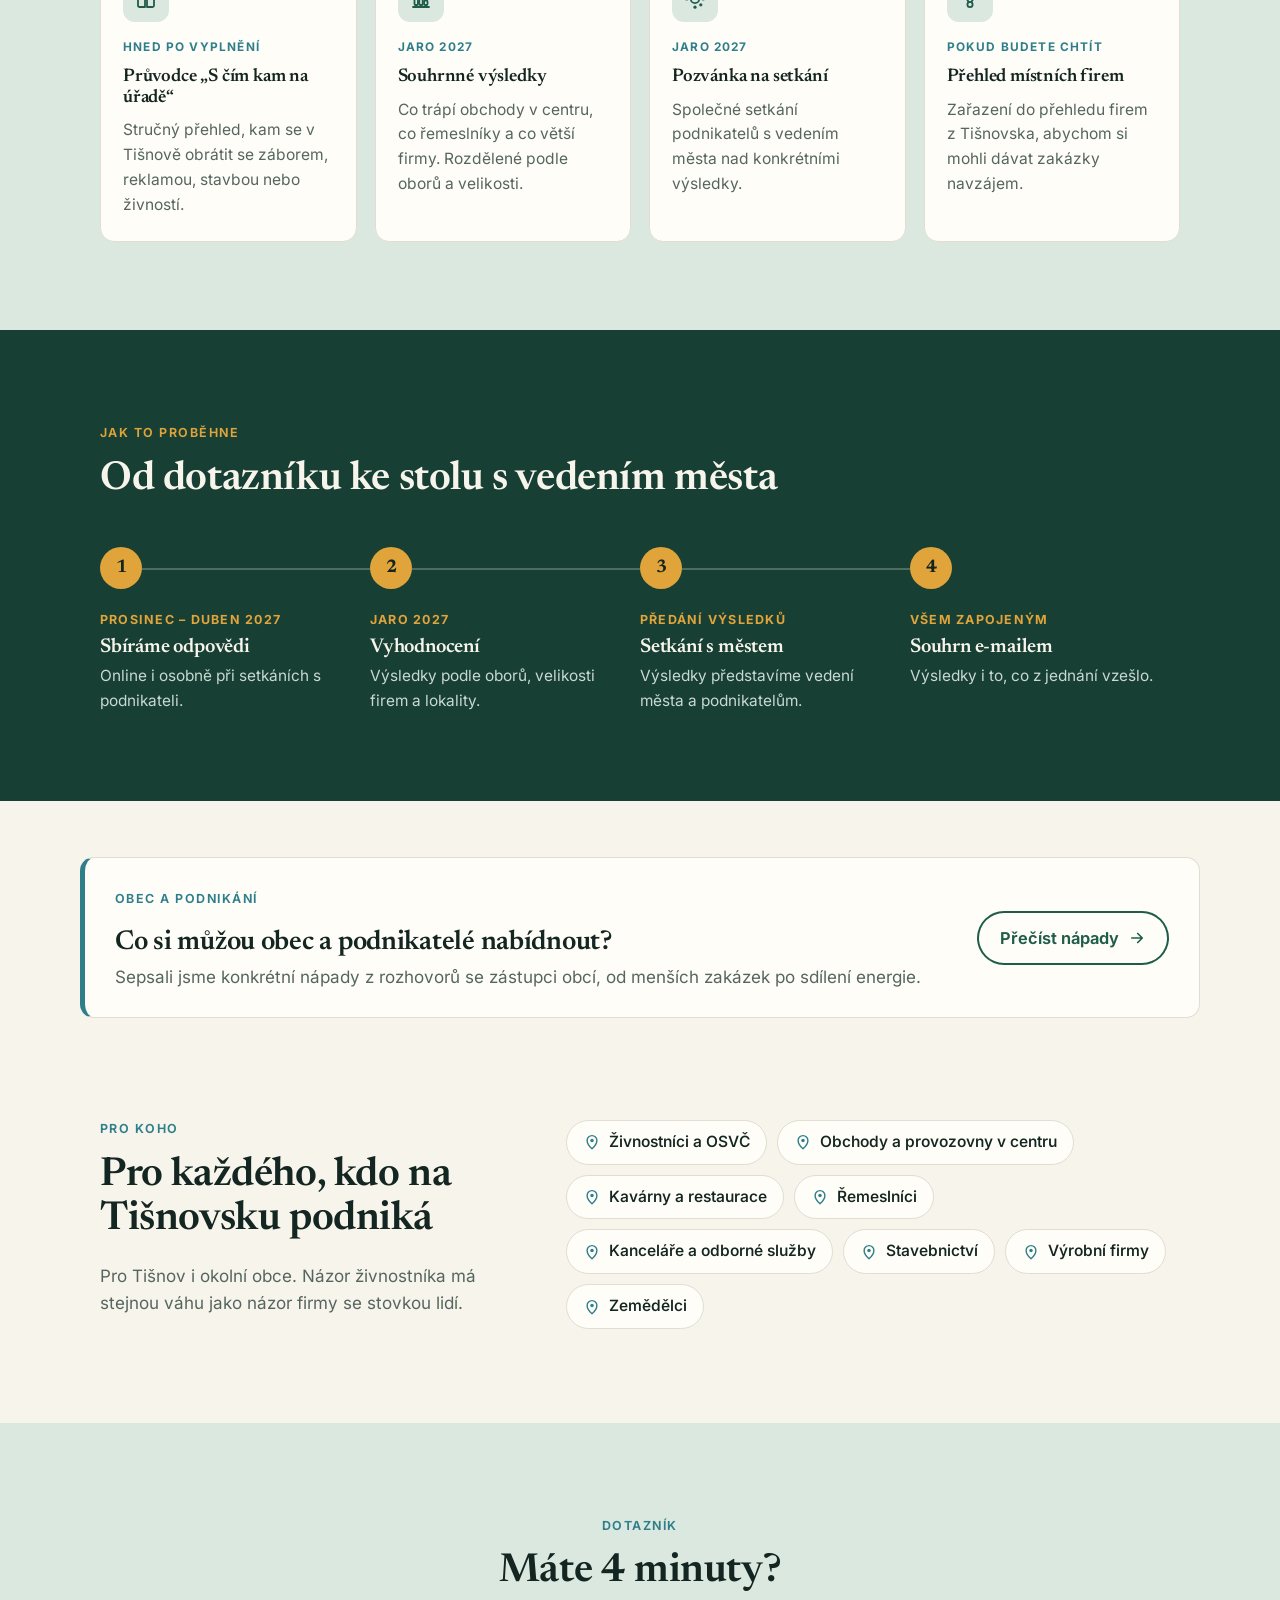
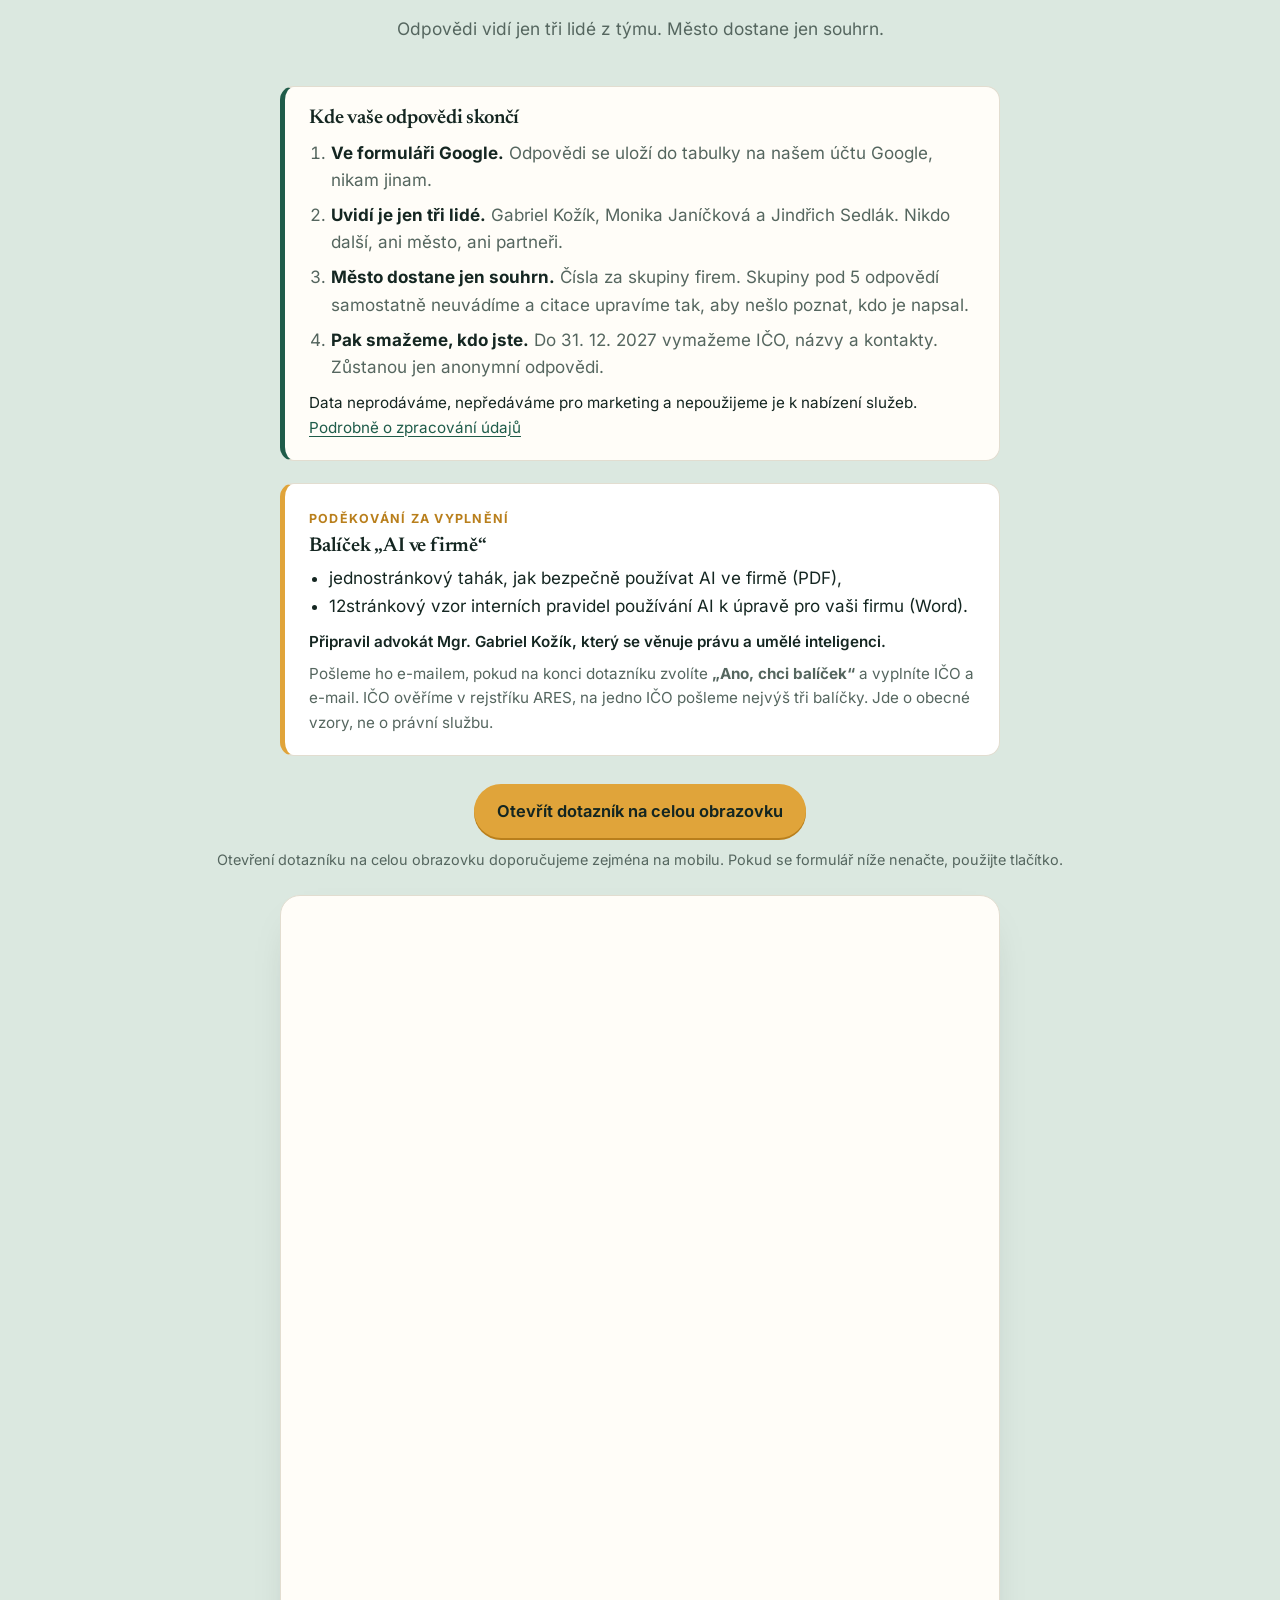
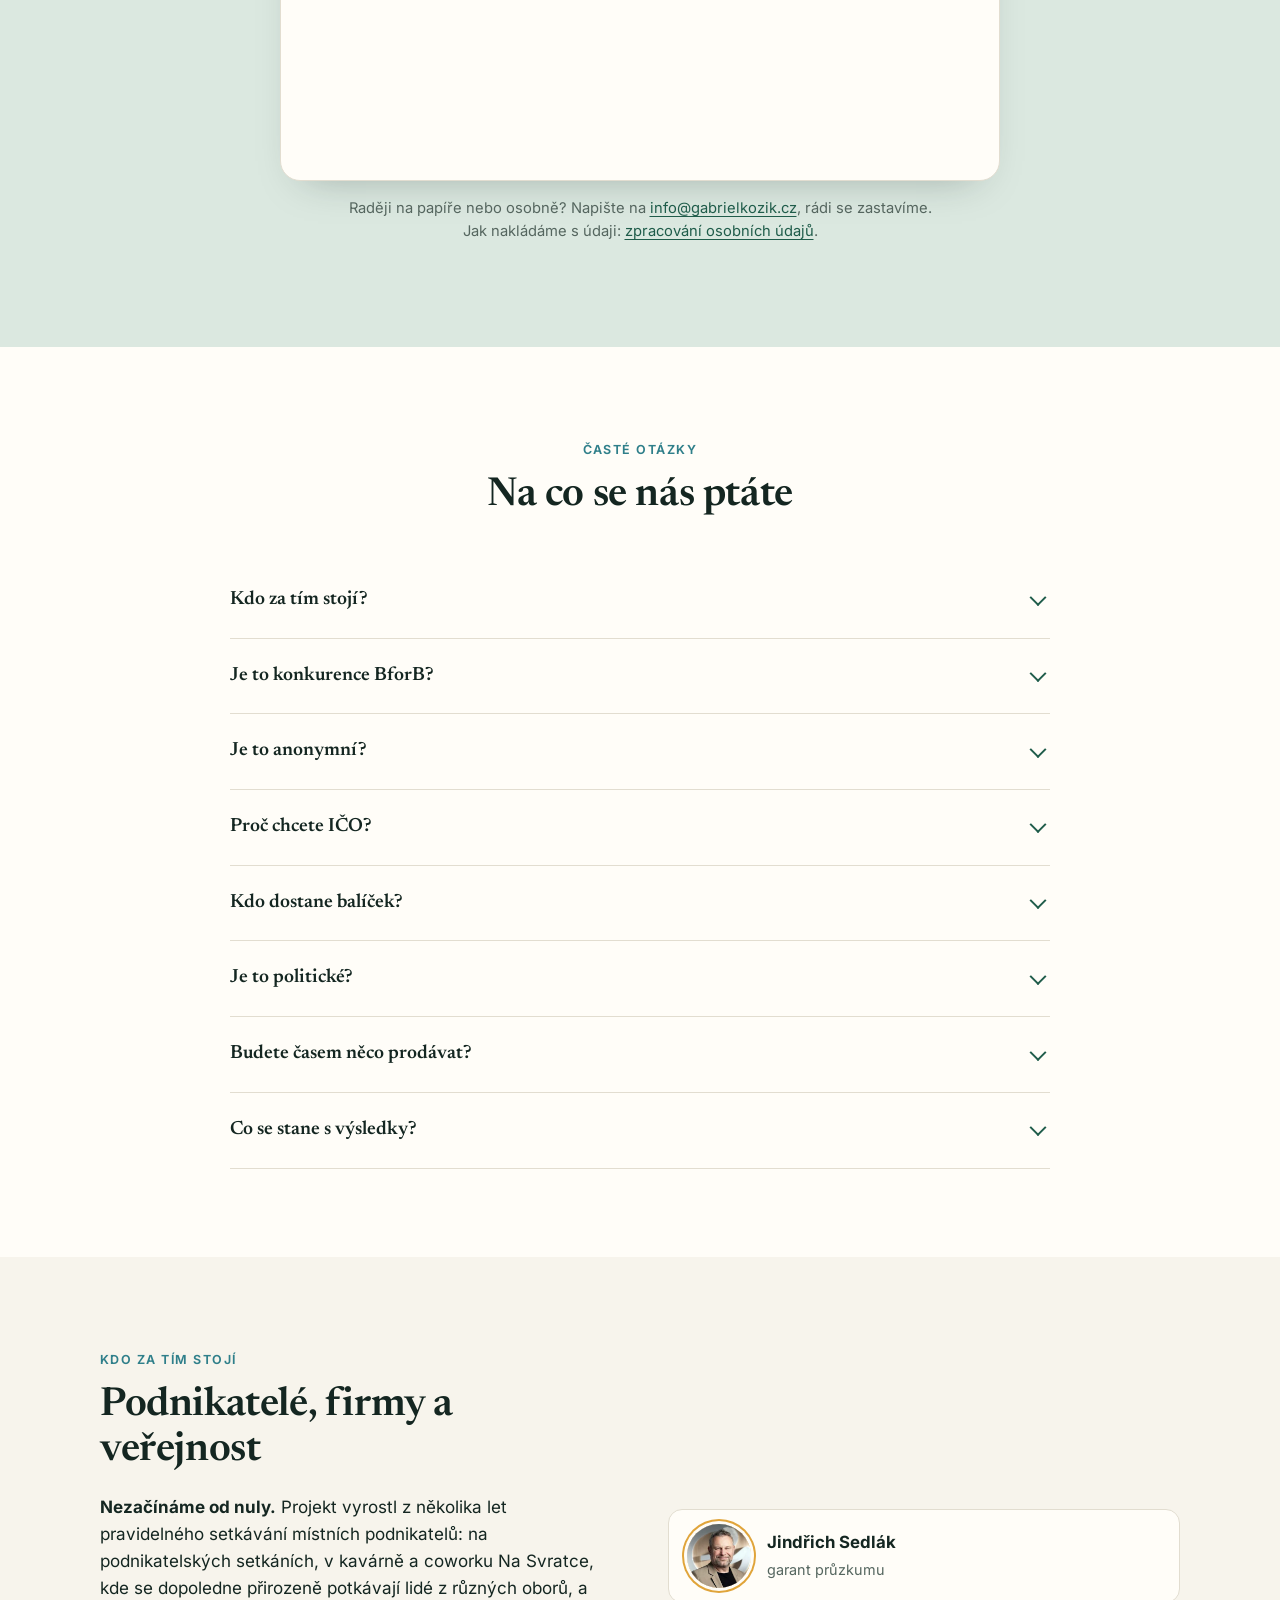
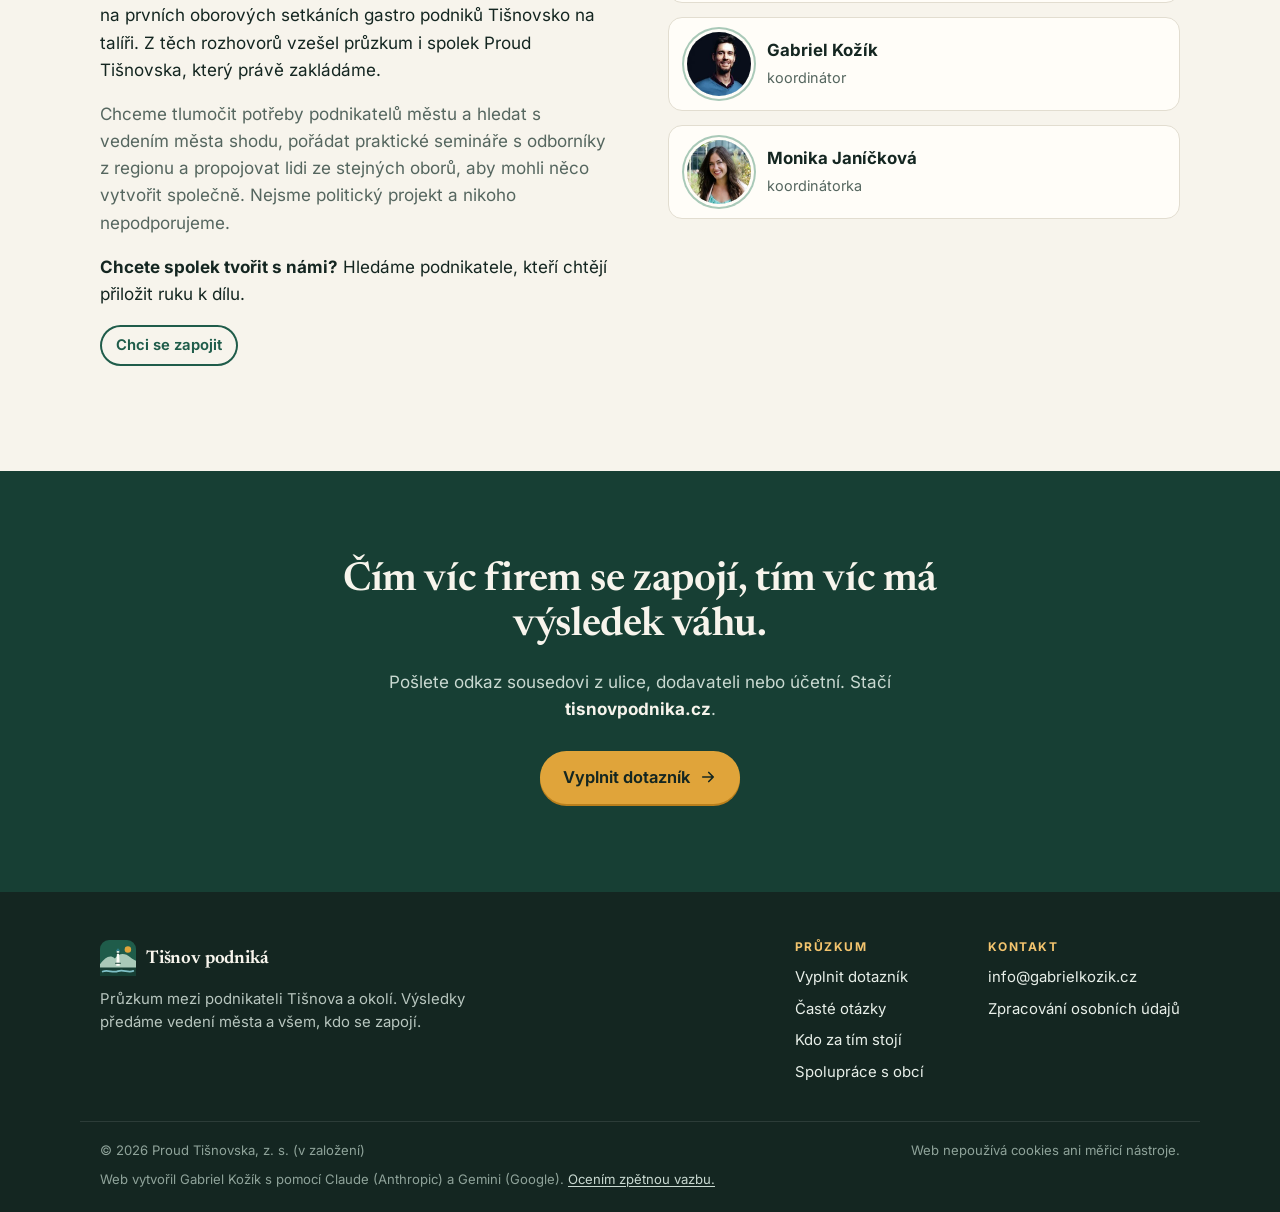
==== commit 9ce57df0: "2" ====
--- a/index.html
+++ b/index.html
@@ -4,7 +4,7 @@
   <meta charset="utf-8">
   <meta name="viewport" content="width=device-width, initial-scale=1">
   <title>Tišnov podniká – průzkum mezi podnikateli Tišnovska</title>
-  <meta name="description" content="Krátký průzkum mezi podnikateli z Tišnova a okolí. 4 minuty, 16 otázek. Výsledky předáme vedení města a pošleme je každému, kdo se zapojí.">
+  <meta name="description" content="Krátký průzkum mezi podnikateli z Tišnova a okolí. 4 minuty, 12 otázek. Výsledky předáme vedení města a pošleme je každému, kdo se zapojí.">
   <link rel="canonical" href="https://tisnovpodnika.cz/">
   <meta name="theme-color" content="#173f34">
 
@@ -87,7 +87,7 @@
       <p class="zapojeni" hidden><span>Už se zapojili:</span> [Firma A] · [Firma B] · [Firma C]</p>
       <ul class="facts" aria-label="Průzkum v číslech">
         <li><b>4</b><span>minuty na vyplnění</span></li>
-        <li><b>16</b><span>otázek, většina na zaškrtnutí</span></li>
+        <li><b>12</b><span>otázek, většina na zaškrtnutí</span></li>
         <li><b>jaro</b><span>2027 výsledky a setkání s městem</span></li>
       </ul>
     </div>
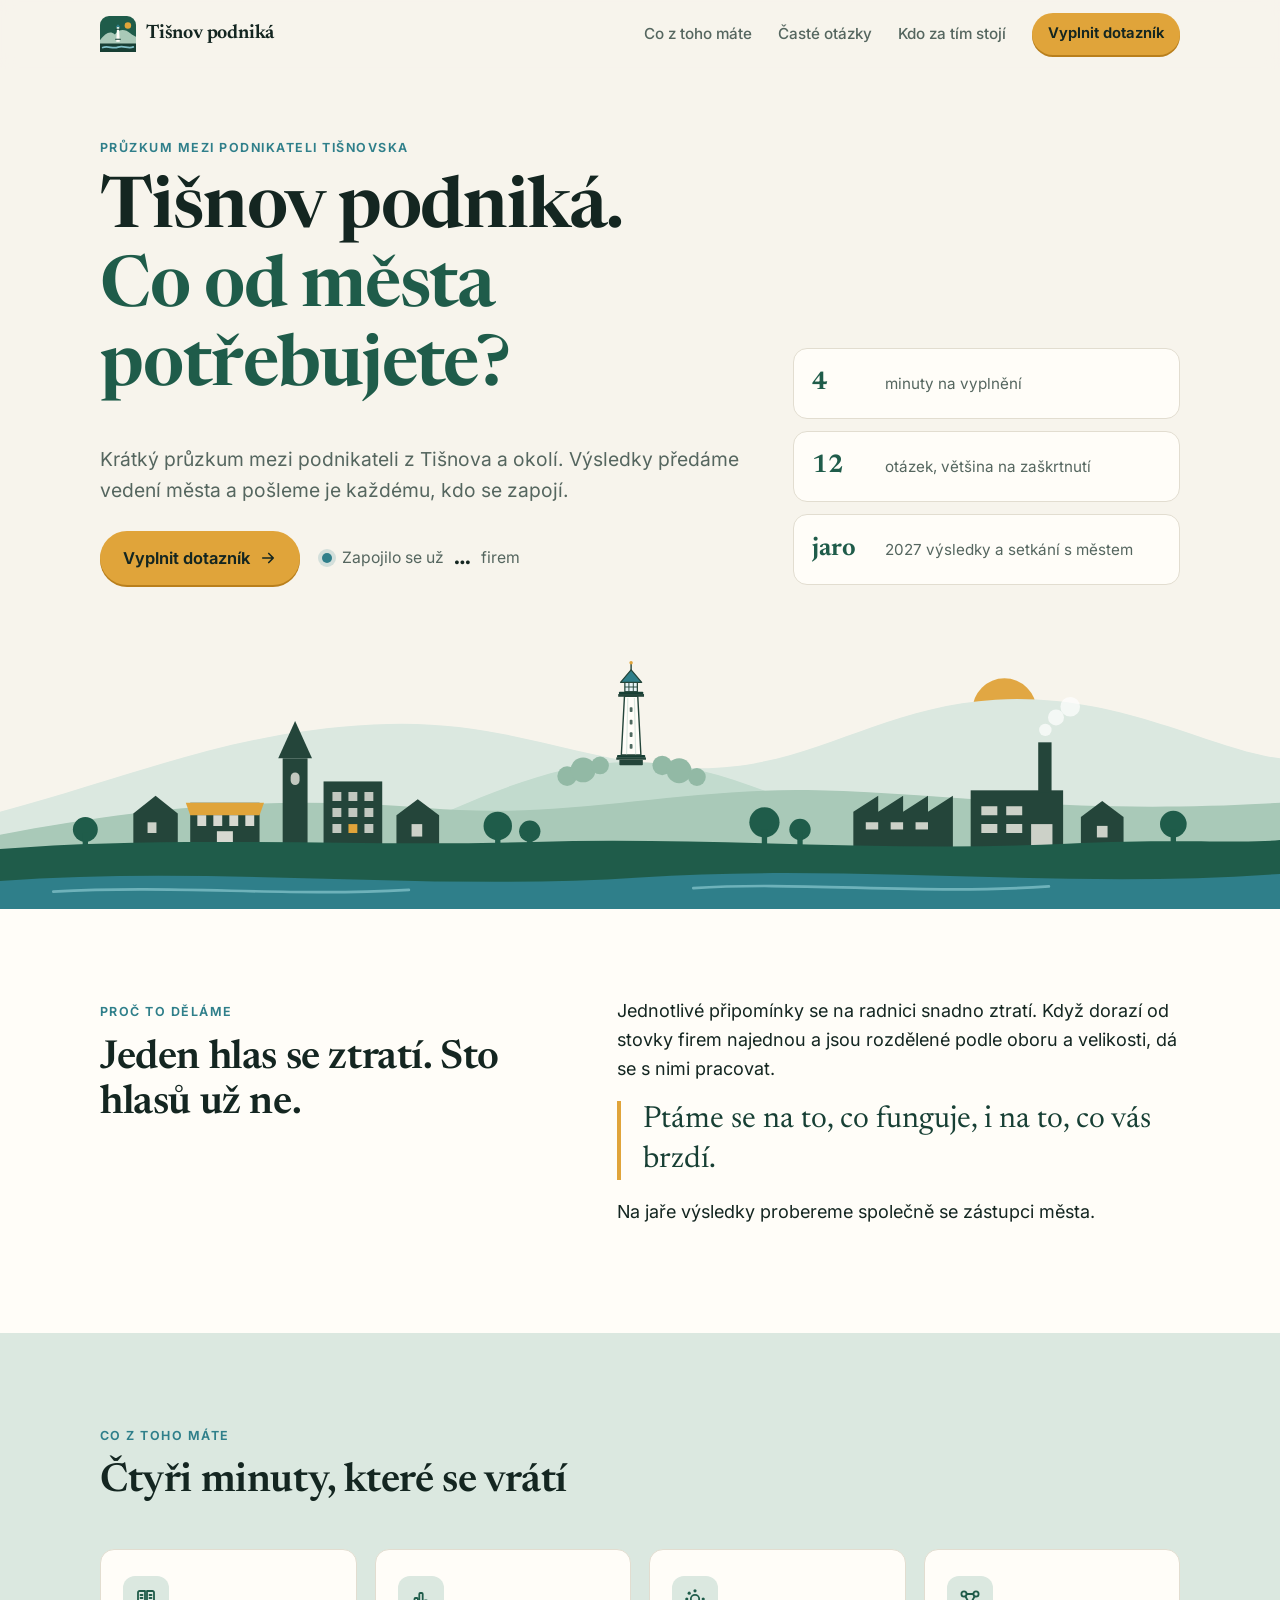
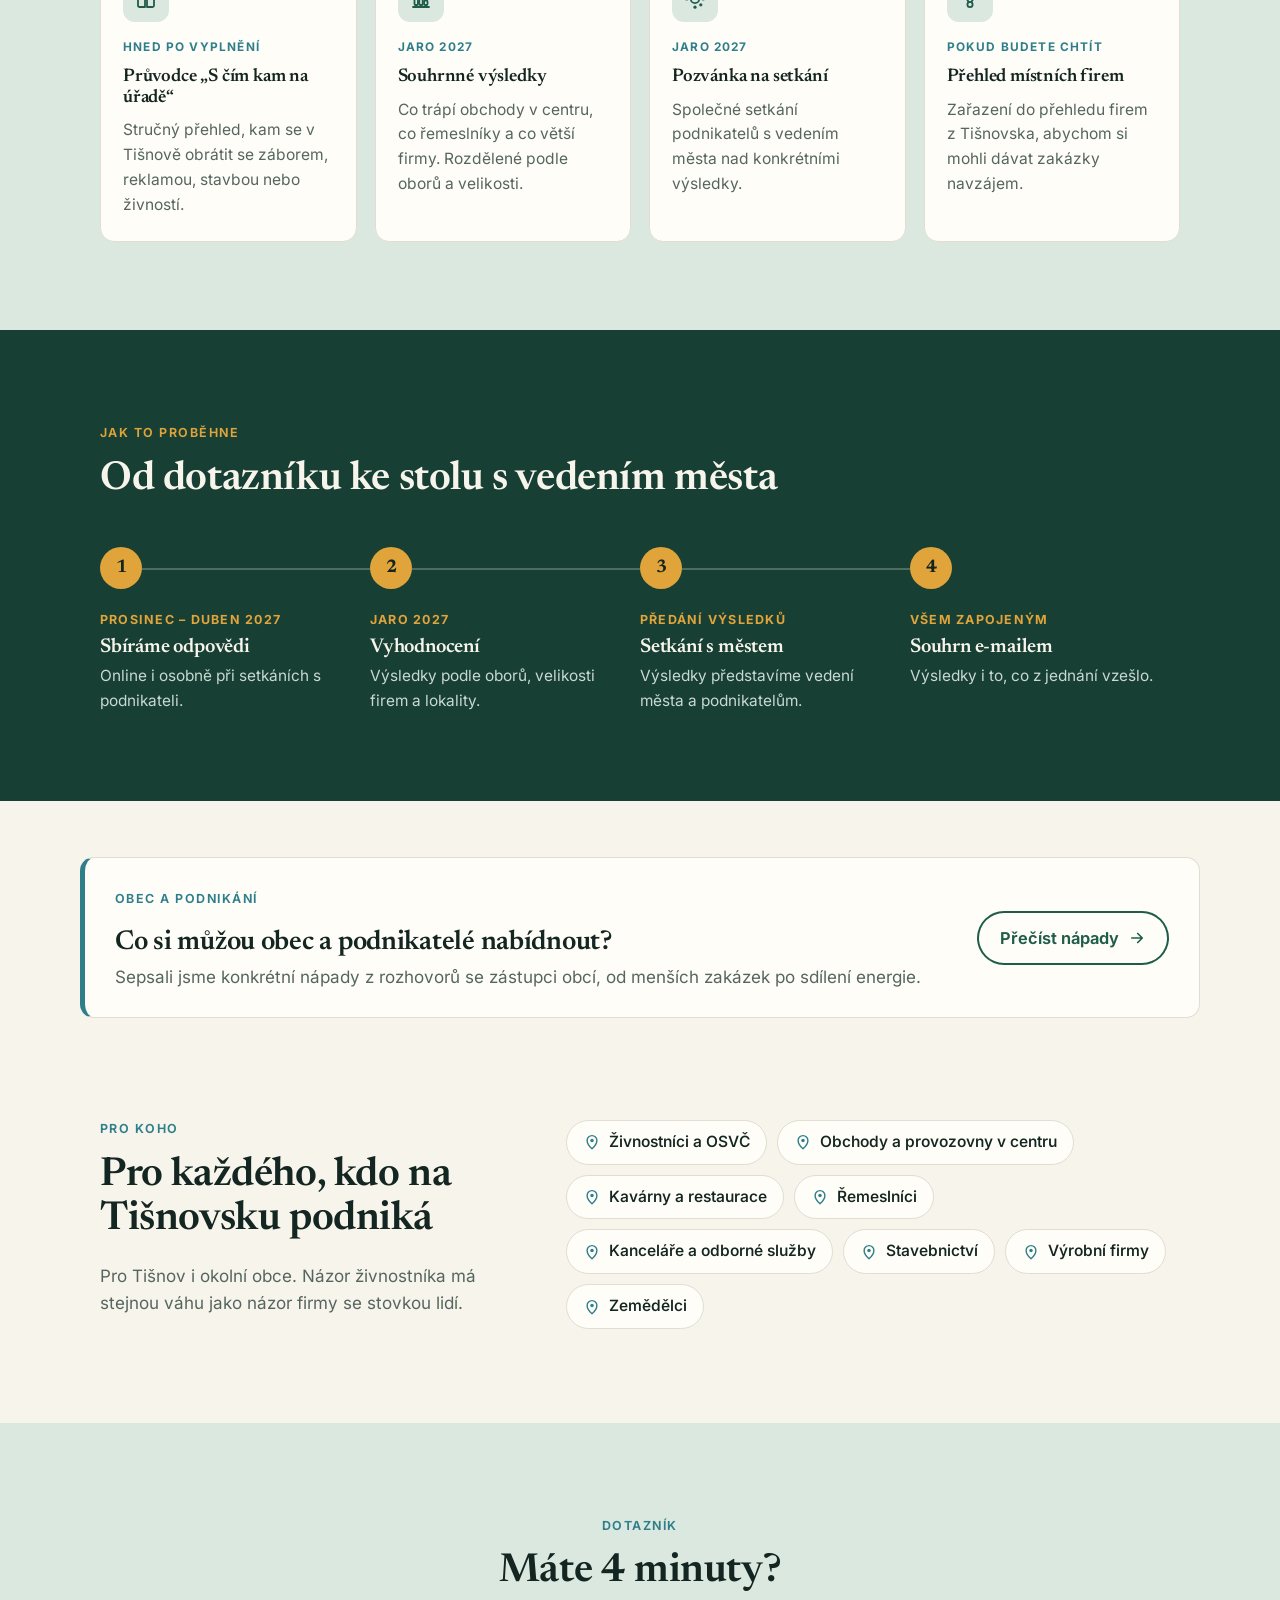
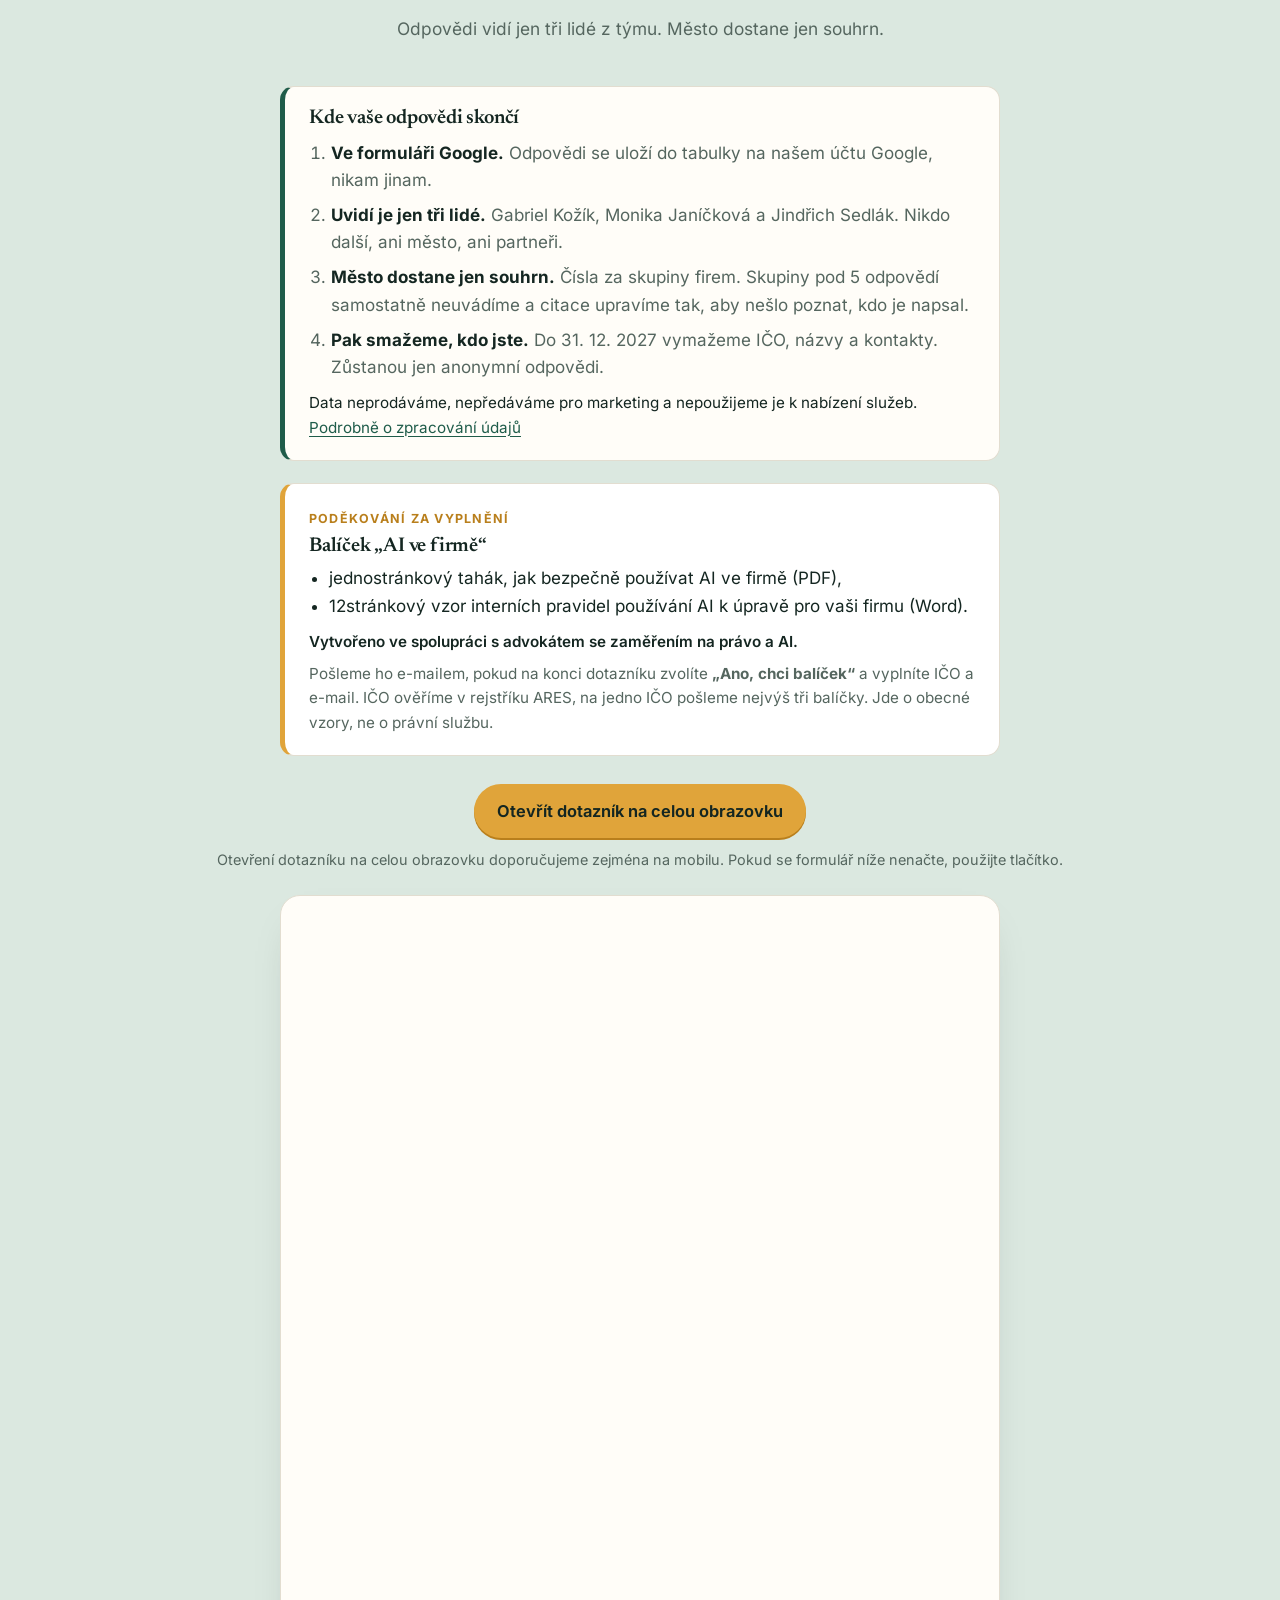
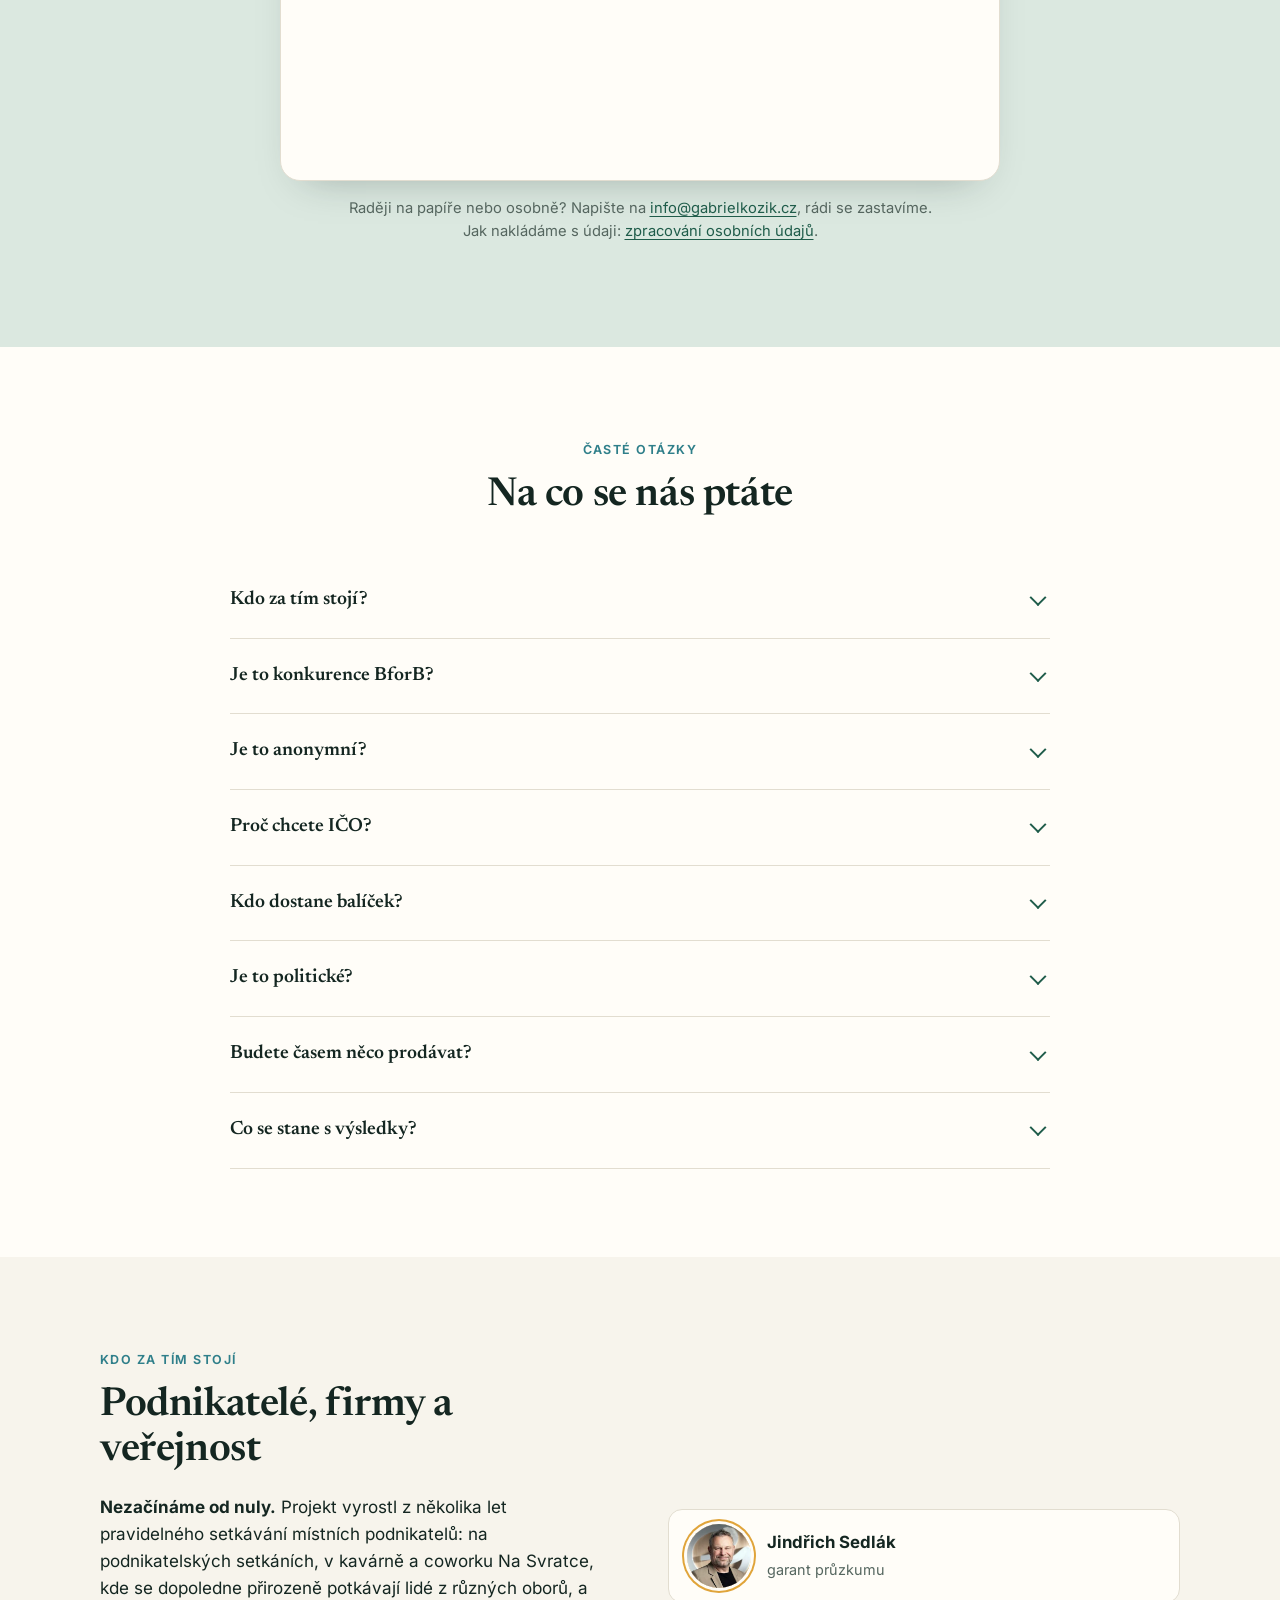
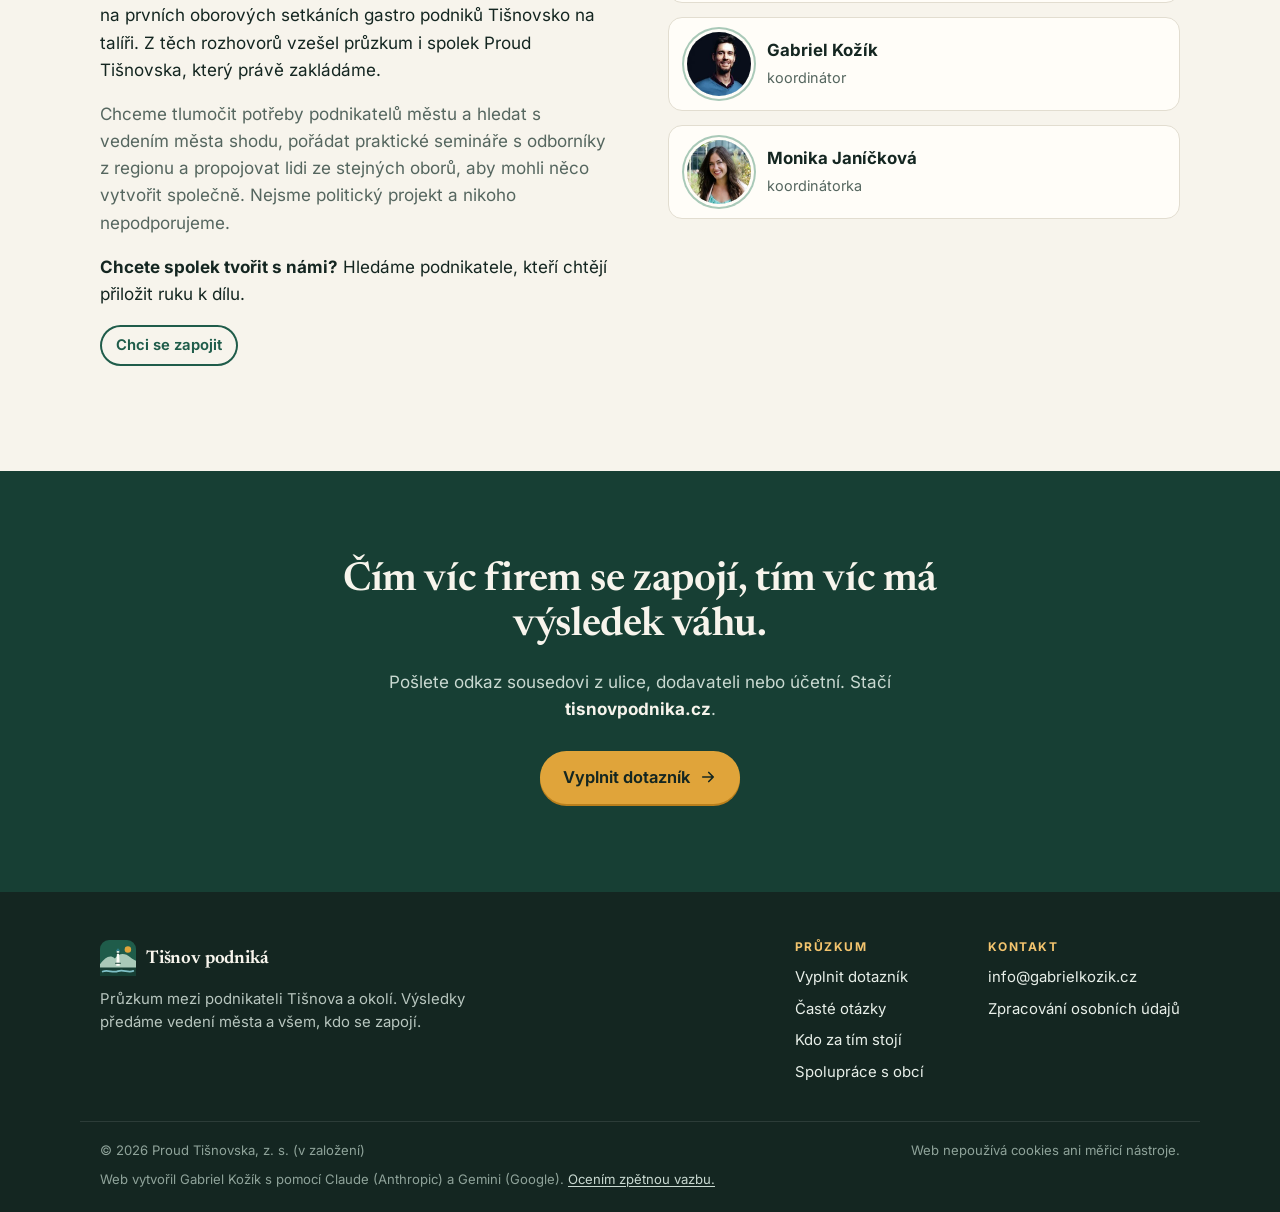
==== commit 95ac821a: "3" ====
--- a/index.html
+++ b/index.html
@@ -326,7 +326,7 @@
           <li>jednostránkový tahák, jak bezpečně používat AI ve firmě (PDF),</li>
           <li>12stránkový vzor interních pravidel používání AI k úpravě pro vaši firmu (Word).</li>
         </ul>
-        <p class="bonus-author">Připravil advokát Mgr. Gabriel Kožík, který se věnuje právu a umělé inteligenci.</p>
+        <p class="bonus-author">Vytvořeno ve spolupráci s advokátem se zaměřením na právo a AI.</p>
         <p>Pošleme ho e-mailem, pokud na konci dotazníku zvolíte <b>„Ano, chci balíček“</b> a vyplníte IČO a e-mail. IČO ověříme v rejstříku ARES, na jedno IČO pošleme nejvýš tři balíčky. Jde o obecné vzory, ne o právní službu.</p>
       </aside>
       <div class="form-actions">
